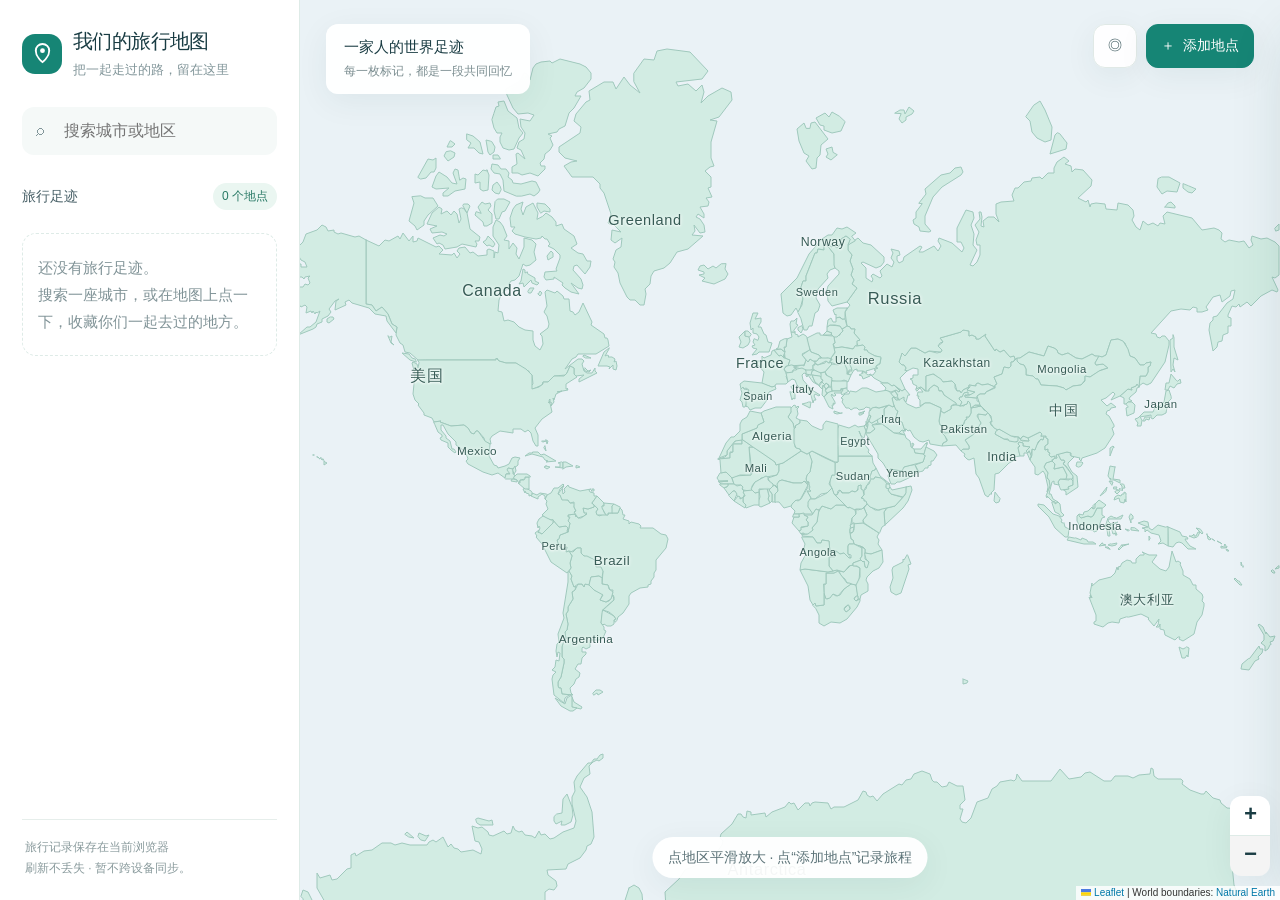
==== index.html @ af809108 "Restore original Leaflet travel map UI and bundle region maps" ====
<!doctype html>
<html lang="zh-CN">
<head>
  <meta charset="utf-8"><meta name="viewport" content="width=device-width,initial-scale=1,viewport-fit=cover">
  <meta name="theme-color" content="#f5f8f7"><meta name="description" content="把一家人走过的地方和照片，收藏在同一张地图上。">
  <title>我们的旅行地图</title>
  <link rel="icon" type="image/svg+xml" href="data:image/svg+xml,%3Csvg xmlns='http://www.w3.org/2000/svg' viewBox='0 0 48 48'%3E%3Crect width='48' height='48' rx='16' fill='%231ca58e'/%3E%3Cpath d='M24 7c-8 0-14 6-14 14 0 10 14 21 14 21s14-11 14-21c0-8-6-14-14-14zm0 19a6 6 0 1 1 0-12 6 6 0 0 1 0 12z' fill='white'/%3E%3C/svg%3E">
  <link rel="stylesheet" href="./leaflet.css" crossorigin="">
  <style>
    :root{font-family:Inter,-apple-system,BlinkMacSystemFont,"Segoe UI","PingFang SC","Microsoft YaHei",sans-serif;color:#213b44;background:#f5f8f7;font-synthesis:none;text-rendering:optimizeLegibility}*{box-sizing:border-box}body{margin:0;min-width:320px;height:100dvh;overflow:hidden}button,input,textarea{font:inherit}button{cursor:pointer}.app{height:100dvh;display:grid;grid-template-columns:310px minmax(0,1fr);position:relative}.rail{background:#f8fbfa;border-right:1px solid #e5eeeb;display:flex;flex-direction:column;z-index:500;padding:25px 21px 18px;min-width:0}.brand{display:flex;align-items:center;gap:11px;margin:0 0 23px}.brand-mark{width:40px;height:40px;border-radius:14px;background:#1ca58e;display:grid;place-items:center;color:white;box-shadow:0 5px 14px #1ca58e33}.brand-mark svg{width:23px}.brand h1{font-size:18px;letter-spacing:-.4px;margin:0;font-weight:750}.brand p{color:#82969a;font-size:13px;margin:3px 0 0}.search-wrap{position:relative}.search{width:100%;height:46px;border:1px solid #dfe9e6;border-radius:14px;padding:0 14px 0 41px;background:white;outline:0;font-size:15px;color:#233d43}.search:focus{border-color:#46b9a3;box-shadow:0 0 0 3px #1ca58e18}.search-icon{position:absolute;left:14px;top:14px;color:#82969a}.search-results{position:absolute;top:51px;left:0;right:0;background:white;border:1px solid #e2ebe8;border-radius:14px;box-shadow:0 12px 28px #193e3a1a;z-index:1000;overflow:hidden;display:none}.search-results.show{display:block}.search-result{display:block;width:100%;border:0;background:white;text-align:left;padding:12px 14px;color:#29434a}.search-result:hover{background:#f1f8f6}.search-result strong{display:block;font-size:14px}.search-result span{display:block;font-size:12px;color:#82969a;margin-top:3px}.section-head{display:flex;align-items:center;justify-content:space-between;margin:25px 0 11px}.section-head h2{font-size:14px;margin:0;color:#486067;font-weight:700}.count{font-size:12px;color:#83979b;background:#eaf1ef;border-radius:99px;padding:3px 8px}.place-list{overflow:auto;flex:1;margin:0 -8px;padding:0 8px}.place-row{display:flex;gap:11px;align-items:center;width:100%;border:0;background:transparent;text-align:left;padding:10px;border-radius:13px;color:#2d474e}.place-row:hover,.place-row.active{background:#eaf5f2}.place-emoji{width:39px;height:39px;border-radius:12px;background:#ddf2ec;display:grid;place-items:center;font-size:20px;flex:none}.place-row strong{display:block;font-size:14px;line-height:1.3}.place-row small{display:block;color:#7d9195;font-size:12px;margin-top:4px}.empty-list{color:#809397;font-size:14px;line-height:1.65;padding:14px 10px}.rail-foot{border-top:1px solid #e6eeeb;padding:13px 3px 0;color:#8a9b9d;font-size:12px;line-height:1.5}.map-shell{position:relative;min-width:0;height:100dvh;background:#dce9e7}.map{width:100%;height:100%}.leaflet-container{background:#dce9e7;font:inherit}.leaflet-control-attribution{font-size:10px!important}.map-top{position:absolute;z-index:450;top:22px;left:23px;right:23px;display:flex;justify-content:space-between;align-items:flex-start;pointer-events:none}.map-caption,.map-actions{pointer-events:auto}.map-caption{background:#ffffffed;backdrop-filter:blur(12px);border:1px solid #e7eeec;border-radius:15px;padding:12px 15px;box-shadow:0 4px 18px #23453e12}.map-caption b{font-size:14px;display:block}.map-caption span{font-size:12px;color:#7b8e91;display:block;margin-top:4px}.map-actions{display:flex;gap:9px}.pill-btn,.icon-btn{border:1px solid #e0e9e6;background:#ffffffed;color:#345057;box-shadow:0 4px 18px #23453e12;border-radius:13px;height:44px;padding:0 14px;display:flex;gap:8px;align-items:center;font-size:14px;font-weight:650}.pill-btn:hover,.icon-btn:hover{background:white;transform:translateY(-1px)}.pill-btn.primary{background:#1ca58e;color:#fff;border-color:#1ca58e}.pill-btn.primary:hover{background:#158a77}.icon-btn{width:44px;padding:0;justify-content:center}.map-hint{position:absolute;z-index:400;left:50%;bottom:22px;transform:translateX(-50%);background:#fffefaed;border:1px solid #e7eeec;padding:10px 15px;border-radius:99px;color:#5c7378;font-size:13px;box-shadow:0 5px 20px #23453e14;white-space:nowrap}.pin{width:34px;height:42px;position:relative}.pin-core{position:absolute;top:0;left:3px;width:28px;height:28px;background:#ee7960;border:3px solid white;border-radius:50% 50% 50% 5px;transform:rotate(-45deg);box-shadow:0 3px 8px #24413d48}.pin-core:after{content:"";position:absolute;width:7px;height:7px;border-radius:50%;background:white;top:8px;left:8px}.leaflet-marker-icon.selected-pin .pin-core{background:#158e7d;transform:rotate(-45deg) scale(1.12)}.panel{position:absolute;right:20px;top:20px;bottom:20px;width:min(390px,calc(100% - 40px));z-index:600;background:#fff;border:1px solid #e6eeeb;border-radius:22px;box-shadow:0 18px 50px #123b3533;display:flex;flex-direction:column;overflow:hidden;transform:translateX(calc(100% + 30px));transition:transform .28s cubic-bezier(.2,.75,.25,1)}.panel.open{transform:translateX(0)}.panel-head{padding:20px 20px 16px;border-bottom:1px solid #edf1ef;display:flex;align-items:flex-start;justify-content:space-between;gap:10px}.eyebrow{font-size:11px;letter-spacing:.08em;color:#1ca58e;font-weight:750}.panel-head h2{font-size:21px;margin:5px 0 0;line-height:1.2;overflow-wrap:anywhere}.panel-close{border:0;background:#f2f6f5;width:34px;height:34px;border-radius:11px;color:#5e7378;font-size:20px;flex:none}.panel-body{padding:18px 20px 26px;overflow:auto;flex:1}.field{margin-bottom:15px}.field label,.photo-head{display:block;color:#51686d;font-size:13px;font-weight:700;margin-bottom:7px}.field input,.field textarea{width:100%;border:1px solid #dfe8e5;border-radius:11px;padding:11px 12px;color:#29434a;background:#fbfdfc;font-size:15px;outline:none}.field input:focus,.field textarea:focus{border-color:#47b8a2;box-shadow:0 0 0 3px #1ca58e16}.field textarea{resize:vertical;min-height:72px;line-height:1.55}.field textarea.story{min-height:104px}.photo-head{display:flex;justify-content:space-between;align-items:center}.photo-head span{color:#849699;font-size:12px;font-weight:500}.photo-grid{display:grid;grid-template-columns:repeat(2,minmax(0,1fr));gap:9px}.photo-card{position:relative;aspect-ratio:1.2;border-radius:12px;overflow:hidden;background:#eaf2ef}.photo-card img{width:100%;height:100%;object-fit:cover;display:block}.photo-remove{position:absolute;top:6px;right:6px;border:0;background:#193c39d9;color:white;border-radius:50%;width:28px;height:28px;font-size:17px;line-height:1}.add-photo{aspect-ratio:1.2;border:1px dashed #a9c9c0;background:#f4faf8;border-radius:12px;color:#277d70;display:flex;flex-direction:column;align-items:center;justify-content:center;gap:5px;font-size:13px;font-weight:650}.add-photo:hover{background:#eaf7f3}.add-photo span:first-child{font-size:23px;font-weight:400}.panel-actions{display:flex;gap:8px;margin-top:19px}.save-btn,.delete-btn{height:43px;border-radius:12px;border:0;padding:0 15px;font-weight:700;font-size:14px}.save-btn{background:#1ca58e;color:#fff;flex:1}.save-btn:hover{background:#158a77}.delete-btn{background:#fff2ef;color:#b65241}.delete-btn:hover{background:#fee3dc}.toast{position:fixed;z-index:2000;bottom:23px;left:50%;transform:translate(-50%,14px);background:#1d4644;color:white;padding:11px 16px;border-radius:12px;font-size:14px;box-shadow:0 8px 30px #143b3a40;opacity:0;transition:.2s;pointer-events:none}.toast.show{opacity:1;transform:translate(-50%,0)}.modal-backdrop{position:fixed;inset:0;background:#16363378;z-index:1200;display:none;place-items:center;padding:18px}.modal-backdrop.show{display:grid}.modal{background:white;width:min(430px,100%);border-radius:20px;padding:23px;box-shadow:0 20px 60px #112f2c45}.modal h2{font-size:20px;margin:0}.modal p{color:#75898c;font-size:14px;line-height:1.55;margin:8px 0 18px}.modal .field{margin-bottom:13px}.modal-actions{display:flex;justify-content:flex-end;gap:9px;margin-top:20px}.cancel-btn{border:1px solid #dfe8e5;background:white;color:#52696e;border-radius:11px;padding:0 15px;height:42px}.toast.error{background:#a5473d}.leaflet-popup-content-wrapper{border-radius:13px}.leaflet-popup-content{font-size:14px;margin:12px 15px}.leaflet-popup-content b{font-size:15px}.leaflet-popup-content span{color:#768b8e;font-size:12px}
    @media(max-width:760px){.app{grid-template-columns:1fr;grid-template-rows:1fr}.rail{position:absolute;left:10px;right:10px;top:10px;padding:10px 12px;border:1px solid #e5eeeb;border-radius:17px;box-shadow:0 5px 22px #23453e18;background:#ffffffed;backdrop-filter:blur(12px);height:auto;max-height:45dvh}.brand{margin:0 0 9px}.brand-mark{width:34px;height:34px;border-radius:12px}.brand h1{font-size:16px}.brand p{font-size:12px}.section-head{margin:10px 0 3px}.place-list{max-height:100px}.rail-foot{display:none}.map-shell{height:100dvh}.map-top{top:auto;bottom:70px;left:12px;right:12px;align-items:flex-end}.map-caption{display:none}.map-actions{margin-left:auto}.map-hint{bottom:17px;font-size:12px;padding:9px 13px}.panel{top:auto;left:8px;right:8px;bottom:8px;width:auto;height:min(74dvh,670px);border-radius:21px;transform:translateY(calc(100% + 18px));transition:transform .28s cubic-bezier(.2,.75,.25,1)}.panel.open{transform:translateY(0)}.panel-head{padding:16px 18px 13px}.panel-body{padding:15px 18px 24px}.panel-head h2{font-size:19px}}
    @media(max-width:390px){.pill-btn{padding:0 11px;font-size:13px}.icon-btn,.pill-btn{height:41px}.icon-btn{width:41px}.rail{max-height:43dvh}}
  </style>
  <style>
    .leaflet-interactive.region-lit{filter:drop-shadow(0 0 1px #fff) drop-shadow(0 0 2px #c18426) drop-shadow(0 0 5px #f0be58)}
    .region-label{background:transparent;border:0;box-shadow:none;color:#234b43;font-family:"PingFang SC","Microsoft YaHei UI","Microsoft YaHei",sans-serif;font-size:16px;font-weight:600;letter-spacing:.04em;text-shadow:0 1px 2px #fff,0 0 5px #ffffffd9;pointer-events:none}.region-label:before{display:none}
    .region-name{background:none;border:0;pointer-events:none}.region-name span{display:block;width:max-content;transform:translate(-50%,-50%);white-space:nowrap;font-family:"PingFang SC","Microsoft YaHei UI","Microsoft YaHei",sans-serif;font-size:13px;font-weight:500;letter-spacing:.04em;color:#365b55;text-shadow:0 1px 2px #fff,0 0 4px #ffffffed;line-height:1.5}
    @media(max-width:760px){.region-name span{font-size:12px}.region-label{font-size:15px}}
    :root{--accent:#168575;--ink:#193c43;--line:#deebe7;--shadow:0 8px 32px #163e3910;color:var(--ink)}
    .app{grid-template-columns:300px minmax(0,1fr)}
    .rail{background:#fff;padding:28px 22px 20px;border-color:var(--line)}
    .brand{margin-bottom:28px}.brand h1{font-size:20px;letter-spacing:-.6px}.brand p{margin-top:6px}
    .brand-mark{background:var(--accent);border-radius:13px;box-shadow:none}
    .search{background:#f5f9f8;border-color:transparent;height:48px;border-radius:12px;font-size:16px}
    .section-head{margin-top:28px}.section-head h2{font-size:14px}.count{background:#eaf6f1;color:#287965;padding:5px 9px}
    .place-row{padding:12px 10px;margin:3px 0;transition:background .18s ease}.place-row strong{font-size:16px}.place-row small{margin-top:6px}
    .place-emoji{background:#edf6f2;color:var(--accent);font-size:21px;border-radius:50%}
    .empty-list{font-size:15px;border:1px dashed var(--line);border-radius:14px;margin-top:12px;padding:20px 15px;line-height:1.8}
    .rail-foot{padding-top:17px;line-height:1.8}.map-shell,.leaflet-container{background:#eaf2f6}
    .map-top{top:24px;left:26px;right:26px}.map-caption{background:#fffffff2;border:0;border-radius:12px;box-shadow:var(--shadow);padding:14px 18px}
    .map-caption b{font-size:15px}.map-caption span{margin-top:6px}
    .pill-btn,.icon-btn{box-shadow:var(--shadow);border-radius:12px;transition:background .18s ease,transform .18s ease;min-height:44px}
    .pill-btn.primary,.save-btn{background:var(--accent);border-color:var(--accent)}
    .map-hint{font-size:14px;background:#fffffff2;border:0;box-shadow:var(--shadow);max-width:calc(100% - 24px);white-space:normal;text-align:center;line-height:1.5}
    .panel{border:0;box-shadow:0 14px 60px #143a3326;border-radius:20px;transition:transform .36s cubic-bezier(.22,1,.36,1)}
    .panel-head{padding:24px 24px 18px}.panel-body{padding:20px 24px 26px}.eyebrow{color:var(--accent);font-size:12px}
    .field label,.photo-head{font-size:14px}.field input,.field textarea{font-size:16px;background:#f8fbfa;border-color:var(--line);line-height:1.6}
    .photo-card,.add-photo{border-radius:14px}.photo-card img{transition:transform .22s ease}.photo-card:hover img{transform:scale(1.035)}
    .save-btn,.delete-btn,.cancel-btn{min-height:44px;font-size:14px}.modal{border-radius:20px;padding:26px}.modal p{font-size:15px}
    button:focus-visible{outline:3px solid #69bbaa;outline-offset:3px}
    .leaflet-bar{border:0!important;box-shadow:var(--shadow)!important;border-radius:12px!important;overflow:hidden}
    .leaflet-bar a{width:40px!important;height:40px!important;line-height:40px!important;color:var(--ink)!important;border-color:var(--line)!important}
    @media(max-width:760px){.app{grid-template-columns:1fr}.rail{padding:12px 14px;border-radius:18px;max-height:36dvh;box-shadow:var(--shadow)}.brand{margin-bottom:10px}.brand h1{font-size:17px}.brand p{display:none}.section-head{margin-top:10px}.place-list{max-height:72px}.place-row{padding:8px}.place-row strong{font-size:14px}.place-row small{margin-top:3px}.empty-list{margin:4px 0;padding:10px;font-size:14px}.map-top{top:auto;left:14px;right:14px;bottom:82px}.map-hint{bottom:20px;font-size:12px}.panel-head{padding:18px}.panel-body{padding:18px}.leaflet-control-zoom{margin-bottom:156px!important}.search{height:44px}}
    @media(prefers-reduced-motion:reduce){*,*:before,*:after{transition:none!important;scroll-behavior:auto!important}}
  </style>
</head>
<body>
  <main class="app">
    <aside class="rail" aria-label="旅行地点">
      <div class="brand"><div class="brand-mark" aria-hidden="true"><svg viewBox="0 0 24 24" fill="none"><path d="M12 21s7-5.6 7-12A7 7 0 1 0 5 9c0 6.4 7 12 7 12Z" stroke="currentColor" stroke-width="2"/><circle cx="12" cy="9" r="2.5" fill="currentColor"/></svg></div><div><h1>我们的旅行地图</h1><p>把一起走过的路，留在这里</p></div></div>
      <div class="search-wrap"><span class="search-icon" aria-hidden="true">⌕</span><input id="search" class="search" placeholder="搜索城市或地区" autocomplete="off" aria-label="搜索城市或地区"><div id="searchResults" class="search-results" role="listbox"></div></div>
      <div class="section-head"><h2>旅行足迹</h2><span id="placeCount" class="count">0 个地点</span></div>
      <div id="placeList" class="place-list"><div class="empty-list">还没有旅行足迹。<br>搜索一座城市，或在地图上点一下，收藏你们一起去过的地方。</div></div>
      <div class="rail-foot">旅行记录保存在当前浏览器<br>刷新不丢失 · 暂不跨设备同步。</div>
    </aside>
    <section class="map-shell" aria-label="世界旅行地图"><div id="map" class="map"></div>
      <div class="map-top"><div class="map-caption"><b>一家人的世界足迹</b><span id="mapCaption">每一枚标记，都是一段共同回忆</span></div><div class="map-actions"><button id="locateBtn" class="icon-btn" title="回到世界地图" aria-label="回到世界地图">◎</button><button id="addBtn" class="pill-btn primary"><span aria-hidden="true">＋</span> 添加地点</button></div></div>
      <div class="map-hint">点地区平滑放大 · 点“添加地点”记录旅程</div>
    </section>
    <aside id="detailPanel" class="panel" aria-label="地点详情" aria-hidden="true"><div class="panel-head"><div><div class="eyebrow">FAMILY TRIP</div><h2 id="panelTitle">新地点</h2></div><button id="closePanel" class="panel-close" aria-label="关闭详情">×</button></div><div class="panel-body">
      <div class="field"><label for="placeName">地点名称</label><input id="placeName" maxlength="80" placeholder="例如：京都"></div>
      <div class="field"><label for="placeDate">旅行日期</label><input id="placeDate" type="date"></div>
      <div class="field"><label for="placeIntro">地区简介</label><textarea id="placeIntro" maxlength="400" placeholder="这座城市有什么特别之处？"></textarea></div>
      <div class="field"><label for="placeMemory">旅行回忆</label><textarea id="placeMemory" class="story" maxlength="3000" placeholder="写下那天的小事、喜欢的风景，或一句只有家人懂的话…"></textarea></div>
      <div class="field"><div class="photo-head">旅行照片 <span id="photoCount">0 张</span></div><div id="photoGrid" class="photo-grid"></div><input id="photoInput" type="file" accept="image/*" multiple hidden></div>
      <div class="panel-actions"><button id="savePlace" class="save-btn">保存地点</button><button id="deletePlace" class="delete-btn">删除</button></div>
    </div></aside>
  </main>
  <div id="addModal" class="modal-backdrop" role="dialog" aria-modal="true" aria-labelledby="modalTitle"><div class="modal"><h2 id="modalTitle">添加旅行地点</h2><p id="modalCoords">在地图上选中的位置</p><div class="field"><label for="newName">地点名称</label><input id="newName" maxlength="80" placeholder="例如：东京"></div><div class="field"><label for="newDate">旅行日期（可稍后补充）</label><input id="newDate" type="date"></div><div class="modal-actions"><button id="cancelAdd" class="cancel-btn">取消</button><button id="confirmAdd" class="save-btn">添加地点</button></div></div></div>
  <div id="toast" class="toast" role="status" aria-live="polite"></div>
  <script src="./leaflet.js" crossorigin=""></script>
  <script src="./local-store.js"></script>
  <script>(() => {
  const $ = (s) => document.querySelector(s), dbName = "family-travel-map-v1";
  let db, places = [], markers = /* @__PURE__ */ new Map(), selectedId = null, pendingPoint = null, toastTimer;
  const map = L.map("map", { zoomControl: false, minZoom: 2, maxZoom: 18, worldCopyJump: true }).setView([24, 8], 2);
  L.control.zoom({ position: "bottomright" }).addTo(map);
  let mapMoving = false;
  map.on("movestart", () => { mapMoving = true; });
  map.on("moveend", () => { mapMoving = false; });
  map.attributionControl.addAttribution('World boundaries: <a href="https://www.naturalearthdata.com/about/terms-of-use/" target="_blank" rel="noreferrer">Natural Earth</a>');
  const baseRegionStyle = { color: "#9fc8bc", weight: 1, fillColor: "#d1ebe2", fillOpacity: 0.94 };
  const litRegionStyle = { color: "#c18426", weight: 2, fillColor: "#d1ebe2", fillOpacity: 0.94 };
  const motion = (duration = 1.2) => ({ duration, easeLinearity: 0.25, animate: !window.matchMedia("(prefers-reduced-motion: reduce)").matches });
  const visitCache = new WeakMap();
  let visitSignature = "";
  function pointInRing([x, y], ring) {
    let inside = false;
    for (let i = 0, j = ring.length - 1; i < ring.length; j = i++) {
      const [xi, yi] = ring[i], [xj, yj] = ring[j];
      if ((yi > y) !== (yj > y) && x < (xj - xi) * (y - yi) / (yj - yi) + xi) inside = !inside;
    }
    return inside;
  }
  function polygonContains(point, polygon) {
    return !!polygon?.length && pointInRing(point, polygon[0]) && !polygon.slice(1).some((ring) => pointInRing(point, ring));
  }
  function geometryContainsPoint(point, geometry) {
    if (geometry?.type === "Polygon") return polygonContains(point, geometry.coordinates);
    if (geometry?.type === "MultiPolygon") return geometry.coordinates.some((polygon) => polygonContains(point, polygon));
    return false;
  }
  function featureHasVisit(feature) {
    const cached = visitCache.get(feature);
    if (cached?.signature === visitSignature) return cached.lit;
    const lit = places.some((p) => Number.isFinite(p.lat) && Number.isFinite(p.lng) && geometryContainsPoint([Number(p.lng), Number(p.lat)], feature.geometry));
    visitCache.set(feature, { signature: visitSignature, lit });
    return lit;
  }
  function paintRegion(layer) {
    const hidden = layer === hiddenCountry || layer === hiddenProvince;
    const lit = featureHasVisit(layer.feature);
    layer.setStyle({ ...(lit ? litRegionStyle : baseRegionStyle), opacity: hidden ? 0 : 1, fillOpacity: hidden ? 0 : 0.94 });
    if (layer.getElement()) layer.getElement().style.pointerEvents = hidden ? "none" : "";
    layer.getElement()?.classList.toggle("region-lit", lit);
  }
  function renderVisitedRegions() {
    visitSignature = places.map((p) => `${p.id}:${p.lat}:${p.lng}`).sort().join("|");
    countryLayer.eachLayer(paintRegion);
    adminLayer.eachLayer(paintRegion);
    cityLayer.eachLayer(paintRegion);
    updateRegionNames();
  }
  let regionSelection = null, regionRevision = 0;
  let hiddenCountry = null, hiddenProvince = null, regionLabel = null;
  const nameLabels = L.layerGroup().addTo(map), namePoints = new WeakMap();
  function nameMetrics(name, width, height) {
    const font = Math.min(18, Math.max(9, 8 + Math.sqrt(Math.min(width, height)) / 2));
    const textWidth = [...name].reduce((n, c) => n + (c.charCodeAt(0) > 255 ? font : font * 0.56), 8);
    return { font, width: textWidth, height: font * 1.5, visible: Math.min(width, height) >= 14 && textWidth <= width * 1.3 && font * 1.5 <= height * 1.3 };
  }
  function regionNameMetrics(layer, name) {
    const bounds = layer.getBounds(), nw = map.project(bounds.getNorthWest()), se = map.project(bounds.getSouthEast());
    return nameMetrics(name, Math.abs(se.x - nw.x), Math.abs(se.y - nw.y));
  }
  function resizeRegionNames() {
    nameLabels.eachLayer((marker) => {
      const metrics = regionNameMetrics(marker.options.region, marker.options.regionName);
      const el = marker.getElement();
      if (el) { el.style.visibility = metrics.visible ? "visible" : "hidden"; el.querySelector("span").style.fontSize = `${metrics.font}px`; }
    });
    if (regionLabel && regionSelection) {
      const el = regionLabel.getElement();
      if (el) el.style.fontSize = `${regionNameMetrics(regionSelection.layer, regionSelection.name).font}px`;
    }
  }
  function updateRegionNames() {
    nameLabels.clearLayers();
    const layers = adminLayer.getLayers().length ? [...adminLayer.getLayers(), ...cityLayer.getLayers()] : countryLayer.getLayers();
    const boxes = [], size = map.getSize();
    for (const layer of layers) {
      if (layer === hiddenProvince) continue;
      const p = layer.feature.properties;
      const name = p.name || p.name_en || adminCountryNames[p.ADM0_A3] || p.NAME || p.ADMIN;
      if (!name || (regionLabel && name === regionSelection?.name)) continue;
      const metrics = regionNameMetrics(layer, name);
      if (!metrics.visible) continue;
      if (!namePoints.has(layer)) namePoints.set(layer, regionLabelPoint(layer, layer.getBounds().getCenter()));
      const anchor = namePoints.get(layer), screen = map.latLngToContainerPoint(anchor);
      const box = { left: screen.x - metrics.width / 2, right: screen.x + metrics.width / 2, top: screen.y - metrics.height / 2 - 3, bottom: screen.y + metrics.height / 2 + 3 };
      if (box.right < 0 || box.left > size.x || box.bottom < 0 || box.top > size.y) continue;
      if (boxes.some((b) => box.left < b.right && box.right > b.left && box.top < b.bottom && box.bottom > b.top)) continue;
      boxes.push(box);
      L.marker(anchor, { region: layer, regionName: name, interactive: false, keyboard: false, icon: L.divIcon({ className: "region-name", html: `<span style="font-size:${metrics.font}px;text-align:center">${esc(name)}</span>`, iconSize: [0, 0], iconAnchor: [0, 0] }) }).addTo(nameLabels);
    }
  }
  function showChildNames() {
    if (regionLabel) { map.removeLayer(regionLabel); regionLabel = null; }
    updateRegionNames();
  }
  map.on("moveend", updateRegionNames);
  map.on("zoom", resizeRegionNames);
  function clearCities() {
    cityLayer.clearLayers();
    const previous = hiddenProvince;
    hiddenProvince = null;
    if (previous) paintRegion(previous);
    updateRegionNames();
  }
  function restoreCountry() {
    const previous = hiddenCountry;
    hiddenCountry = null;
    if (previous) paintRegion(previous);
  }
  function regionLabelPoint(layer, fallback) {
    const bounds = layer.getBounds(), center = bounds.getCenter();
    const inside = (p) => geometryContainsPoint([p.lng, p.lat], layer.feature.geometry);
    if (inside(center)) return center;
    let best = fallback, distance = Infinity;
    for (let y = 1; y < 16; y++) for (let x = 1; x < 16; x++) {
      const p = L.latLng(bounds.getSouth() + (bounds.getNorth() - bounds.getSouth()) * y / 16, bounds.getWest() + (bounds.getEast() - bounds.getWest()) * x / 16);
      const d = (p.lat - center.lat) ** 2 + (p.lng - center.lng) ** 2;
      if (d < distance && inside(p)) { best = p; distance = d; }
    }
    return best;
  }
  function zoomToRegion(layer, name, latlng, maxZoom = 9) {
    const bounds = layer.getBounds();
    if (!bounds.isValid()) return;
    map.stop();
    regionSelection = { name, latlng, layer };
    if (regionLabel) map.removeLayer(regionLabel);
    regionLabel = L.tooltip({ permanent: true, direction: "center", className: "region-label", opacity: 1 }).setLatLng(regionLabelPoint(layer, latlng)).setContent(esc(name)).addTo(map);
    resizeRegionNames();
    const mobile = window.innerWidth <= 760;
    map.flyToBounds(bounds, {
      paddingTopLeft: mobile ? [24, $(".rail").offsetHeight + 30] : [35, 90],
      paddingBottomRight: mobile ? [24, 130] : [35, 80],
      maxZoom, ...motion()
    });
    $("#mapCaption").textContent = `${name} · 探索这片足迹`;
    $(".map-hint").textContent = "点地区平滑放大 · 点“添加地点”记录旅程";
  }
  const countryLayer = L.geoJSON(null, { style: (feature) => featureHasVisit(feature) ? litRegionStyle : baseRegionStyle, onEachFeature: (feature, layer) => {
    layer.on({ mouseover: () => layer.setStyle({ fillColor: "#bfe4d8", color: "#65ad99", weight: 1.4 }), mouseout: () => paintRegion(layer), click: (e) => {
      L.DomEvent.stopPropagation(e);
      const n = feature.properties?.NAME || feature.properties?.ADMIN || "";
      const code = feature.properties?.ADM0_A3 || feature.properties?.ADM0_A3_EH;
      const revision = ++regionRevision;
      restoreCountry();
      clearCities();
      adminLayer.clearLayers();
      zoomToRegion(layer, adminCountryNames[code] || n, e.latlng, 7);
      updateRegionNames();
      if (["CHN", "USA", "AUS"].includes(code)) {
        showAdminRegions(code, revision, layer);
        return;
      }
    } });
    paintRegion(layer);
  } }).addTo(map);
  const adminLayer = L.geoJSON(null, { style: (feature) => featureHasVisit(feature) ? litRegionStyle : baseRegionStyle, onEachFeature: (feature, layer) => {
    layer.on({ mouseover: () => layer.setStyle({ fillColor: "#bfe4d8", color: "#65ad99", weight: 1.6 }), mouseout: () => paintRegion(layer), click: (e) => {
      L.DomEvent.stopPropagation(e);
      const revision = ++regionRevision;
      clearCities();
      zoomToRegion(layer, feature.properties?.name || feature.properties?.name_en || "", e.latlng);
      updateRegionNames();
      if (feature.properties?.level === "province") showChinaCities(layer, revision);
    } });
    paintRegion(layer);
  } }).addTo(map);
  const cityLayer = L.geoJSON(null, { style: baseRegionStyle, onEachFeature: (feature, layer) => {
    layer.on({ mouseover: () => layer.setStyle({ fillColor: "#bfe4d8", color: "#65ad99", weight: 1.4 }), mouseout: () => paintRegion(layer), click: (e) => {
      L.DomEvent.stopPropagation(e);
      ++regionRevision;
      zoomToRegion(layer, feature.properties.name, e.latlng, 11);
    } });
    paintRegion(layer);
  } }).addTo(map);
  const chinaData = new Map();
  function chinaBoundaries(code) {
    if (!chinaData.has(code)) chinaData.set(code, api(`/api/regions/${code}`).catch((e) => { chinaData.delete(code); throw e; }));
    return chinaData.get(code);
  }
  async function showChinaCities(province, revision) {
    try {
      notify("正在载入市级边界…");
      const data = await chinaBoundaries(province.feature.properties.adcode);
      if (revision !== regionRevision) return;
      const features = data.features.filter((f) => f.properties?.name);
      if (!features.length) throw Error("没有市级边界");
      cityLayer.addData({ type: "FeatureCollection", features });
      hiddenProvince = province;
      renderVisitedRegions();
      showChildNames();
      $("#mapCaption").textContent = `${province.feature.properties.name} · 点击城市／区继续放大`;
      notify("市／区地图已载入，点击地区可放大并记录旅行");
    } catch {
      if (revision === regionRevision) notify("此地区的市级边界暂不可用，仍可添加旅行地点", true);
    }
  }
  let adminDataPromise = null;
  const adminCountryNames = { CHN: "中国", USA: "美国", AUS: "澳大利亚" };
  const chinaProvinceNames = { Anhui: "安徽", Beijing: "北京", Chongqing: "重庆", Fujian: "福建", Gansu: "甘肃", Guangdong: "广东", Guangxi: "广西", Guizhou: "贵州", Hainan: "海南", Hebei: "河北", Heilongjiang: "黑龙江", Henan: "河南", Hubei: "湖北", Hunan: "湖南", Jiangsu: "江苏", Jiangxi: "江西", Jilin: "吉林", Liaoning: "辽宁", "Inner Mongol": "内蒙古", "Nei Mongol": "内蒙古", Ningxia: "宁夏", Qinghai: "青海", Shaanxi: "陕西", Shandong: "山东", Shanghai: "上海", Shanxi: "山西", Sichuan: "四川", Tianjin: "天津", Tibet: "西藏", Xizang: "西藏", Xinjiang: "新疆", Yunnan: "云南", Zhejiang: "浙江" };
  async function showAdminRegions(countryCode, revision, country) {
    try {
      notify("正在载入省／州地图…");
      if (countryCode === "CHN") {
        const data = await chinaBoundaries(100000);
        if (revision !== regionRevision) return;
        adminLayer.addData({ type: "FeatureCollection", features: data.features.filter((f) => f.properties?.name) });
        hiddenCountry = country;
        renderVisitedRegions();
        showChildNames();
        $("#mapCaption").textContent = "中国 · 点击省份查看市级地图";
        notify("点击省份进入市级地图；直辖市按区展示");
        return;
      }
      if (!adminDataPromise) adminDataPromise = fetch("./states.geojson").then((r) => {
        if (!r.ok) throw Error("地区边界暂不可用");
        return r.json();
      }).catch((e) => { adminDataPromise = null; throw e; });
      const data = await adminDataPromise;
      if (revision !== regionRevision) return;
      let features = data.features.filter((f) => {
        const code = String(f.properties?.iso_3166_2 || "");
        if (countryCode === "CHN") return code.startsWith("CN-");
        if (countryCode === "USA") return code.startsWith("US-") && !["US-PR", "US-GU", "US-VI", "US-MP", "US-AS", "US-UM"].includes(code);
        return ["AU-NSW", "AU-QLD", "AU-SA", "AU-TAS", "AU-VIC", "AU-WA", "AU-NT", "AU-ACT"].includes(code);
      });
      if (countryCode === "CHN") features = features.map((f) => ({ ...f, properties: { ...f.properties, name: chinaProvinceNames[f.properties?.name] || f.properties?.name } }));
      if (!features.length) throw Error("没有找到省／州边界");
      adminLayer.clearLayers();
      adminLayer.addData({ type: "FeatureCollection", features });
      hiddenCountry = country;
      renderVisitedRegions();
      showChildNames();
      $("#mapCaption").textContent = `${adminCountryNames[countryCode]} · 点击省／州继续放大`;
      $(".map-hint").textContent = "点地区平滑放大 · 点“添加地点”记录旅程";
      notify("省／州地图已载入，已记录的地区会亮起");
    } catch (e) {
      notify("省／州边界暂时无法载入，请检查网络后重试", true);
    }
  }
  function returnToWorld() {
    ++regionRevision;
    regionSelection = null;
    restoreCountry();
    clearCities();
    if (regionLabel) { map.removeLayer(regionLabel); regionLabel = null; }
    map.stop();
    adminLayer.clearLayers();
    updateRegionNames();
    $("#mapCaption").textContent = "每一枚标记，都是一段共同回忆";
    $(".map-hint").textContent = "点地区平滑放大 · 点“添加地点”记录旅程";
    map.flyTo([24, 8], 2, motion());
  }
  fetch("world.geojson").then((r) => {
    if (!r.ok) throw Error("Map data unavailable");
    return r.json();
  }).then((data) => { countryLayer.addData(data); updateRegionNames(); }).catch(() => notify("\u4E16\u754C\u8F6E\u5ED3\u52A0\u8F7D\u5931\u8D25\uFF0C\u53EF\u5237\u65B0\u9875\u9762\u91CD\u8BD5", true));
  function openDb() {
    return new Promise((resolve, reject) => {
      const req = indexedDB.open(dbName, 1);
      req.onupgradeneeded = () => req.result.createObjectStore("places", { keyPath: "id" });
      req.onsuccess = () => resolve(req.result);
      req.onerror = () => reject(req.error);
    });
  }
  function localPlaces() {
    return new Promise((resolve, reject) => {
      const req = db.transaction("places").objectStore("places").getAll();
      req.onsuccess = () => resolve(req.result);
      req.onerror = () => reject(req.error);
    });
  }
  async function api(path, options = {}) { return localApi(path, options); }
  function allPlaces() {
    return api("/api/places");
  }
  function saveRecord(p) {
    const { photos, ...place } = p;
    return api("/api/places", { method: "PUT", body: JSON.stringify(place) });
  }
  function deleteRecord(id2) {
    return api("/api/places/" + encodeURIComponent(id2), { method: "DELETE" });
  }
  const id = () => crypto.randomUUID ? crypto.randomUUID() : Date.now().toString(36) + Math.random().toString(36).slice(2);
  function notify(message, error = false) {
    const el = $("#toast");
    el.textContent = message;
    el.classList.toggle("error", error);
    el.classList.add("show");
    clearTimeout(toastTimer);
    toastTimer = setTimeout(() => el.classList.remove("show"), 2600);
  }
  function esc(s = "") {
    return String(s).replace(/[&<>"']/g, (c) => ({ "&": "&amp;", "<": "&lt;", ">": "&gt;", '"': "&quot;", "'": "&#39;" })[c]);
  }
  function markerIcon(active = false) {
    return L.divIcon({ className: active ? "selected-pin" : "", html: '<span class="pin"><span class="pin-core"></span></span>', iconSize: [34, 42], iconAnchor: [17, 39] });
  }
  function dateLabel(s) {
    if (!s) return "\u65E5\u671F\u5F85\u8865\u5145";
    const d = /* @__PURE__ */ new Date(s + "T00:00:00");
    return new Intl.DateTimeFormat("zh-CN", { year: "numeric", month: "long", day: "numeric" }).format(d);
  }
  function render() {
    places.sort((a, b) => (b.date || "").localeCompare(a.date || ""));
    renderVisitedRegions();
    $("#placeCount").textContent = places.length + " \u4E2A\u5730\u70B9";
    if (!regionSelection) $("#mapCaption").textContent = places.length ? `已经收藏 ${places.length} 段家庭旅行` : "每一枚标记，都是一段共同回忆";
    $("#placeList").innerHTML = places.length ? places.map((p) => `<button class="place-row ${p.id === selectedId ? "active" : ""}" data-id="${esc(p.id)}"><span class="place-emoji">\u{1F4CD}</span><span><strong>${esc(p.name || "\u672A\u547D\u540D\u5730\u70B9")}</strong><small>${esc(dateLabel(p.date))}</small></span></button>`).join("") : '<div class="empty-list">\u8FD8\u6CA1\u6709\u65C5\u884C\u8DB3\u8FF9\u3002<br>\u641C\u7D22\u4E00\u5EA7\u57CE\u5E02\uFF0C\u6216\u5728\u5730\u56FE\u4E0A\u70B9\u4E00\u4E0B\uFF0C\u6536\u85CF\u4F60\u4EEC\u4E00\u8D77\u53BB\u8FC7\u7684\u5730\u65B9\u3002</div>';
    places.forEach((p) => {
      if (!Number.isFinite(p.lat) || !Number.isFinite(p.lng)) return;
      let m = markers.get(p.id);
      if (!m) {
        m = L.marker([p.lat, p.lng], { icon: markerIcon(p.id === selectedId) }).addTo(map).on("click", () => selectPlace(p.id));
        markers.set(p.id, m);
      } else {
        if (!m.getLatLng().equals([p.lat, p.lng])) m.setLatLng([p.lat, p.lng]);
        if (m.options.icon.options.className !== (p.id === selectedId ? "selected-pin" : "")) m.setIcon(markerIcon(p.id === selectedId));
      }
      m.bindPopup(`<b>${esc(p.name || "\u672A\u547D\u540D\u5730\u70B9")}</b><br><span>${esc(dateLabel(p.date))}</span>`);
    });
    for (const [key, m] of markers) if (!places.some((p) => p.id === key)) {
      map.removeLayer(m);
      markers.delete(key);
    }
    if (selectedId) {
      const p = places.find((x) => x.id === selectedId);
      if (p) fillPanel(p);
    }
  }
  function fillPanel(p) {
    $("#placeName").value = p.name || "";
    $("#placeDate").value = p.date || "";
    $("#placeIntro").value = p.intro || "";
    $("#placeMemory").value = p.memory || "";
    $("#photoCount").textContent = (p.photos || []).length + " \u5F20";
    $("#photoGrid").innerHTML = (p.photos || []).map((photo, i) => {
      const src = typeof photo === "string" ? photo : photo.url;
      return `<div class="photo-card"><img src="${esc(src)}" alt="${esc(p.name || "\u65C5\u884C")}\u7167\u7247 ${i + 1}" loading="lazy"><button class="photo-remove" data-photo="${i}" aria-label="\u5220\u9664\u8FD9\u5F20\u7167\u7247">\xD7</button></div>`;
    }).join("") + '<button class="add-photo" id="addPhoto"><span>\uFF0B</span><span>\u6DFB\u52A0\u7167\u7247</span></button>';
    $("#panelTitle").textContent = p.name || "\u672A\u547D\u540D\u5730\u70B9";
    $("#deletePlace").style.display = p.id === "draft" ? "none" : "block";
  }
  function openPanel() {
    const el = $("#detailPanel");
    el.classList.add("open");
    el.setAttribute("aria-hidden", "false");
  }
  function closePanel() {
    const el = $("#detailPanel");
    el.classList.remove("open");
    el.setAttribute("aria-hidden", "true");
    selectedId = null;
    render();
  }
  function selectPlace(placeId) {
    selectedId = placeId;
    render();
    openPanel();
    const p = places.find((x) => x.id === placeId);
    if (p && Number.isFinite(p.lat) && Number.isFinite(p.lng)) map.panTo([p.lat, p.lng], { animate: true, duration: 0.45 });
  }
  function askAdd(latlng, name = "") {
    pendingPoint = { lat: latlng.lat, lng: latlng.lng };
    $("#modalCoords").textContent = `\u4F4D\u7F6E ${latlng.lat.toFixed(4)}, ${latlng.lng.toFixed(4)}`;
    $("#newName").value = name;
    $("#newDate").value = "";
    $("#addModal").classList.add("show");
    setTimeout(() => $("#newName").focus(), 80);
  }
  map.on("click", (e) => askAdd(e.latlng));
  $("#addBtn").onclick = () => askAdd(regionSelection?.latlng || map.getCenter(), regionSelection?.name || "");
  $("#locateBtn").onclick = returnToWorld;
  $("#closePanel").onclick = closePanel;
  $("#cancelAdd").onclick = () => $("#addModal").classList.remove("show");
  $("#addModal").onclick = (e) => {
    if (e.target === $("#addModal")) $("#addModal").classList.remove("show");
  };
  $("#confirmAdd").onclick = async () => {
    const name = $("#newName").value.trim();
    if (!name) {
      $("#newName").focus();
      return;
    }
    const p = { id: id(), name, date: $("#newDate").value, lat: pendingPoint.lat, lng: pendingPoint.lng, intro: "", memory: "", photos: [], createdAt: (/* @__PURE__ */ new Date()).toISOString() };
    try {
      await saveRecord(p);
      places.push(p);
      $("#addModal").classList.remove("show");
      render();
      selectPlace(p.id);
      notify("\u5730\u70B9\u5DF2\u6DFB\u52A0\uFF0C\u6240\u5728\u533A\u57DF\u5DF2\u70B9\u4EAE \u2728");
    } catch (e) {
      notify("\u4FDD\u5B58\u5931\u8D25\uFF0C\u8BF7\u68C0\u67E5\u6D4F\u89C8\u5668\u5B58\u50A8\u7A7A\u95F4", true);
    }
  };
  $("#placeList").onclick = (e) => {
    const b = e.target.closest("[data-id]");
    if (b) selectPlace(b.dataset.id);
  };
  $("#savePlace").onclick = async () => {
    const p = places.find((x) => x.id === selectedId);
    if (!p) return;
    p.name = $("#placeName").value.trim() || "\u672A\u547D\u540D\u5730\u70B9";
    p.date = $("#placeDate").value;
    p.intro = $("#placeIntro").value.trim();
    p.memory = $("#placeMemory").value.trim();
    try {
      await saveRecord(p);
      render();
      notify("\u65C5\u884C\u8BB0\u5F55\u5DF2\u4FDD\u5B58\uFF0C\u6240\u5728\u533A\u57DF\u5DF2\u70B9\u4EAE \u2728");
    } catch (e) {
      notify("\u4FDD\u5B58\u5931\u8D25\uFF0C\u8BF7\u68C0\u67E5\u6D4F\u89C8\u5668\u5B58\u50A8\u7A7A\u95F4", true);
    }
  };
  $("#deletePlace").onclick = async () => {
    const p = places.find((x) => x.id === selectedId);
    if (!p) return;
    if (!confirm(`\u5220\u9664\u201C${p.name}\u201D\u53CA\u5176 ${p.photos.length} \u5F20\u7167\u7247\uFF1F\u6B64\u64CD\u4F5C\u65E0\u6CD5\u64A4\u9500\u3002`)) return;
    try {
      await deleteRecord(p.id);
      places = places.filter((x) => x.id !== p.id);
      selectedId = null;
      $("#detailPanel").classList.remove("open");
      render();
      notify("\u5730\u70B9\u53CA\u7167\u7247\u5DF2\u5220\u9664\uFF0C\u6240\u5728\u533A\u57DF\u5DF2\u7184\u706D");
    } catch (e) {
      notify("\u5220\u9664\u5931\u8D25\uFF0C\u8BF7\u7A0D\u540E\u518D\u8BD5", true);
    }
  };
  $("#photoGrid").onclick = async (e) => {
    if (e.target.closest("#addPhoto")) {
      $("#photoInput").click();
      return;
    }
    const b = e.target.closest("[data-photo]");
    if (b) {
      const p = places.find((x) => x.id === selectedId), photo = p?.photos?.[Number(b.dataset.photo)];
      if (!p || !photo) return;
      try {
        await api(`/api/photos/${encodeURIComponent(p.id)}/${encodeURIComponent(photo.id)}`, { method: "DELETE" });
        p.photos.splice(Number(b.dataset.photo), 1);
        fillPanel(p);
        notify("\u7167\u7247\u5DF2\u5220\u9664");
      } catch {
        notify("\u5220\u9664\u5931\u8D25\uFF0C\u8BF7\u7A0D\u540E\u91CD\u8BD5", true);
      }
    }
  };
  $("#photoInput").onchange = async (e) => {
    const files = [...e.target.files];
    const p = places.find((x) => x.id === selectedId);
    if (!p || !files.length) return;
    const allowed = files.filter((f) => f.type.startsWith("image/"));
    if (allowed.length !== files.length) notify("\u53EA\u652F\u6301\u6DFB\u52A0\u56FE\u7247\u6587\u4EF6", true);
    try {
      await saveRecord(p);
      for (const f of allowed) {
        const form = new FormData();
        form.append("file", f);
        await api(`/api/photos/${encodeURIComponent(p.id)}`, { method: "POST", body: form });
      }
      places = await allPlaces();
      render();
      fillPanel(places.find((x) => x.id === selectedId));
      notify(`\u5DF2\u6DFB\u52A0 ${allowed.length} \u5F20\u7167\u7247`);
    } catch (err) {
      notify("\u7167\u7247\u672A\u80FD\u4FDD\u5B58\uFF0C\u8BF7\u68C0\u67E5\u7F51\u7EDC\u540E\u91CD\u8BD5", true);
    }
    e.target.value = "";
  };
  setInterval(async () => {
    if (selectedId || document.hidden || mapMoving) return;
    try {
      const latest = await allPlaces();
      if (JSON.stringify(latest) !== JSON.stringify(places)) {
        places = latest;
        render();
      }
    } catch {
    }
  }, 15e3);
  const cityIndex = [["\u5317\u4EAC", 39.9042, 116.4074, "beijing \u5317\u4EAC Beijing"], ["\u4E0A\u6D77", 31.2304, 121.4737, "shanghai \u4E0A\u6D77 Shanghai"], ["\u6210\u90FD", 30.5728, 104.0668, "chengdu \u6210\u90FD Chengdu"], ["\u676D\u5DDE", 30.2741, 120.1551, "hangzhou \u676D\u5DDE Hangzhou"], ["\u897F\u5B89", 34.3416, 108.9398, "xian \u897F\u5B89 Xi\u2019an"], ["\u9999\u6E2F", 22.3193, 114.1694, "hong kong \u9999\u6E2F Hong Kong"], ["\u4E1C\u4EAC", 35.6762, 139.6503, "tokyo \u4E1C\u4EAC Tokyo"], ["\u4EAC\u90FD", 35.0116, 135.7681, "kyoto \u4EAC\u90FD Kyoto"], ["\u5927\u962A", 34.6937, 135.5023, "osaka \u5927\u962A Osaka"], ["\u9996\u5C14", 37.5665, 126.978, "seoul \u9996\u5C14 Seoul"], ["\u65B0\u52A0\u5761", 1.3521, 103.8198, "singapore \u65B0\u52A0\u5761 Singapore"], ["\u66FC\u8C37", 13.7563, 100.5018, "bangkok \u66FC\u8C37 Bangkok"], ["\u5DF4\u9ECE", 48.8566, 2.3522, "paris \u5DF4\u9ECE Paris"], ["\u4F26\u6566", 51.5072, -0.1276, "london \u4F26\u6566 London"], ["\u7F57\u9A6C", 41.9028, 12.4964, "rome \u7F57\u9A6C Rome"], ["\u7EBD\u7EA6", 40.7128, -74.006, "new york \u7EBD\u7EA6 New York"], ["\u6D1B\u6749\u77F6", 34.0522, -118.2437, "los angeles \u6D1B\u6749\u77F6 Los Angeles"], ["\u65E7\u91D1\u5C71", 37.7749, -122.4194, "san francisco \u65E7\u91D1\u5C71 San Francisco"], ["\u6089\u5C3C", -33.8688, 151.2093, "sydney \u6089\u5C3C Sydney"], ["\u58A8\u5C14\u672C", -37.8136, 144.9631, "melbourne \u58A8\u5C14\u672C Melbourne"], ["\u6E29\u54E5\u534E", 49.2827, -123.1207, "vancouver \u6E29\u54E5\u534E Vancouver"], ["\u8FEA\u62DC", 25.2048, 55.2708, "dubai \u8FEA\u62DC Dubai"], ["\u4F0A\u65AF\u5766\u5E03\u5C14", 41.0082, 28.9784, "istanbul \u4F0A\u65AF\u5766\u5E03\u5C14 Istanbul"], ["\u4E09\u4E9A", 18.2528, 109.5119, "sanya \u4E09\u4E9A Sanya"]];
  function showSearchResults(data, local = false) {
    const box = $("#searchResults");
    box.innerHTML = data.length ? `${local ? '<div class="search-result"><strong>\u7F51\u7EDC\u4E0D\u53EF\u7528 \xB7 \u5E38\u7528\u57CE\u5E02</strong><span>\u4ECD\u53EF\u641C\u7D22\u4E0B\u5217\u5E38\u89C1\u65C5\u884C\u76EE\u7684\u5730</span></div>' : ""}${data.map((r, i) => `<button class="search-result" data-result="${i}"><strong>${esc(r.name || r.display_name.split(",")[0])}</strong><span>${esc(r.display_name)}</span></button>`).join("")}` : '<div class="search-result"><strong>\u6CA1\u6709\u5339\u914D\u7684\u5730\u70B9</strong><span>\u8BD5\u8BD5\u82F1\u6587\u540D\uFF0C\u6216\u76F4\u63A5\u5728\u5730\u56FE\u4E0A\u70B9\u9009\u4F4D\u7F6E</span></div>';
    box.dataset.items = JSON.stringify(data);
    box.classList.add("show");
  }
  function showOfflineResults(q) {
    const hits = cityIndex.filter((c) => c[3].toLowerCase().includes(q.toLowerCase())).slice(0, 6).map((c) => ({ name: c[0], lat: c[1], lon: c[2], display_name: `${c[0]} \xB7 \u5E38\u7528\u57CE\u5E02` }));
    showSearchResults(hits, true);
  }
  let searchTimer;
  $("#search").onfocus = () => {
    if (selectedId) closePanel();
  };
  $("#search").oninput = () => {
    clearTimeout(searchTimer);
    const q = $("#search").value.trim(), box = $("#searchResults");
    if (q.length < 2) {
      box.classList.remove("show");
      return;
    }
    box.innerHTML = '<div class="search-result"><strong>\u6B63\u5728\u641C\u7D22\u2026</strong></div>';
    box.classList.add("show");
    searchTimer = setTimeout(async () => {
      showOfflineResults(q);
      try {
        const res = await fetch(`https://nominatim.openstreetmap.org/search?format=jsonv2&limit=6&accept-language=zh-CN&q=${encodeURIComponent(q)}`, { signal: AbortSignal.timeout(6e3) });
        if (!res.ok) throw new Error();
        const data = await res.json();
        if (data.length) showSearchResults(data);
      } catch (e) {
      }
    }, 300);
  };
  $("#searchResults").onclick = (e) => {
    const b = e.target.closest("[data-result]");
    if (!b) return;
    const r = JSON.parse($("#searchResults").dataset.items)[Number(b.dataset.result)];
    const point = { lat: Number(r.lat), lng: Number(r.lon) }, name = r.name || r.display_name.split(",")[0];
    $("#searchResults").classList.remove("show");
    $("#search").value = name;
    map.stop();
    map.flyTo(point, Math.max(map.getZoom(), 9), motion());
    askAdd(point, name);
  };
  document.addEventListener("click", (e) => {
    if (!e.target.closest(".search-wrap")) $("#searchResults").classList.remove("show");
  });
  $("#search").onkeydown = (e) => {
    if (e.key === "Escape") $("#searchResults").classList.remove("show");
    if (e.key === "Enter") $("#searchResults").querySelector("[data-result]")?.click();
  };
  const modelContext = document.modelContext;
  if (modelContext?.registerTool) {
    const lifecycle = new AbortController();
    try {
      Promise.resolve(modelContext.registerTool({ name: "list_family_travel_places", title: "List travel places", description: "Read the saved family trip locations shown on this map.", inputSchema: { type: "object", properties: {}, additionalProperties: false }, annotations: { readOnlyHint: true }, execute: async () => places.map((p) => ({ id: p.id, name: p.name, date: p.date, latitude: p.lat, longitude: p.lng, intro: p.intro, memory: p.memory, photoCount: p.photos.length })) }, { signal: lifecycle.signal })).catch(() => {
      });
      Promise.resolve(modelContext.registerTool({ name: "add_family_travel_place", title: "Add a travel place", description: "Save a family travel place to the map and open its details for editing.", inputSchema: { type: "object", properties: { name: { type: "string", minLength: 1, maxLength: 80 }, latitude: { type: "number", minimum: -90, maximum: 90 }, longitude: { type: "number", minimum: -180, maximum: 180 }, date: { type: "string", pattern: "^$|^\\d{4}-\\d{2}-\\d{2}$" } }, required: ["name", "latitude", "longitude"], additionalProperties: false }, annotations: { readOnlyHint: false }, execute: async (input) => {
        if (typeof input.name !== "string" || !input.name.trim() || !Number.isFinite(input.latitude) || !Number.isFinite(input.longitude) || Math.abs(input.latitude) > 90 || Math.abs(input.longitude) > 180) throw new Error("\u8BF7\u63D0\u4F9B\u5730\u70B9\u540D\u79F0\u548C\u6709\u6548\u7684\u7ECF\u7EAC\u5EA6");
        const p = { id: id(), name: input.name.trim(), date: input.date || "", lat: input.latitude, lng: input.longitude, intro: "", memory: "", photos: [], createdAt: (/* @__PURE__ */ new Date()).toISOString() };
        await saveRecord(p);
        places.push(p);
        render();
        selectPlace(p.id);
        return { id: p.id, name: p.name, date: p.date, latitude: p.lat, longitude: p.lng, saved: true };
      } }, { signal: lifecycle.signal })).catch(() => {
      });
    } catch (e) {
    }
  }
  (async () => {
    try {
      let local = [];
      try {
        db = await openDb();
        local = await localPlaces();
      } catch {
        db = null;
      }
      places = await allPlaces();
      let migrated = 0;
      for (const old of local) {
        let remote = places.find((x) => x.id === old.id);
        if (!remote) {
          const { photos = [], ...place } = old;
          await saveRecord(place);
          remote = { ...place, photos: [] };
          places.push(remote);
        }
        const existing = new Set((remote.photos || []).map((x) => x.id));
        for (let i = 0; i < (old.photos || []).length; i++) {
          const photoId = `legacy-${i}`;
          if (existing.has(photoId) || typeof old.photos[i] !== "string") continue;
          const blob = await (await fetch(old.photos[i])).blob(), form = new FormData();
          form.append("file", blob, `\u65C5\u884C\u7167\u7247-${i + 1}.jpg`);
          await api(`/api/photos/${encodeURIComponent(old.id)}?photoId=${encodeURIComponent(photoId)}`, { method: "POST", body: form });
          existing.add(photoId);
          migrated++;
        }
      }
      places = await allPlaces();
      if (migrated) notify("已保留原有旅行记录");
      render();
    } catch (e) {
      notify("本地数据暂时无法读取，请检查浏览器存储权限；原有记录仍保留", true);
    }
  })();
})();</script>
</body>
</html>
---- leaflet.css ----
/* required styles */

.leaflet-pane,
.leaflet-tile,
.leaflet-marker-icon,
.leaflet-marker-shadow,
.leaflet-tile-container,
.leaflet-pane > svg,
.leaflet-pane > canvas,
.leaflet-zoom-box,
.leaflet-image-layer,
.leaflet-layer {
	position: absolute;
	left: 0;
	top: 0;
	}
.leaflet-container {
	overflow: hidden;
	}
.leaflet-tile,
.leaflet-marker-icon,
.leaflet-marker-shadow {
	-webkit-user-select: none;
	   -moz-user-select: none;
	        user-select: none;
	  -webkit-user-drag: none;
	}
/* Prevents IE11 from highlighting tiles in blue */
.leaflet-tile::selection {
	background: transparent;
}
/* Safari renders non-retina tile on retina better with this, but Chrome is worse */
.leaflet-safari .leaflet-tile {
	image-rendering: -webkit-optimize-contrast;
	}
/* hack that prevents hw layers "stretching" when loading new tiles */
.leaflet-safari .leaflet-tile-container {
	width: 1600px;
	height: 1600px;
	-webkit-transform-origin: 0 0;
	}
.leaflet-marker-icon,
.leaflet-marker-shadow {
	display: block;
	}
/* .leaflet-container svg: reset svg max-width decleration shipped in Joomla! (joomla.org) 3.x */
/* .leaflet-container img: map is broken in FF if you have max-width: 100% on tiles */
.leaflet-container .leaflet-overlay-pane svg {
	max-width: none !important;
	max-height: none !important;
	}
.leaflet-container .leaflet-marker-pane img,
.leaflet-container .leaflet-shadow-pane img,
.leaflet-container .leaflet-tile-pane img,
.leaflet-container img.leaflet-image-layer,
.leaflet-container .leaflet-tile {
	max-width: none !important;
	max-height: none !important;
	width: auto;
	padding: 0;
	}

.leaflet-container img.leaflet-tile {
	/* See: https://bugs.chromium.org/p/chromium/issues/detail?id=600120 */
	mix-blend-mode: plus-lighter;
}

.leaflet-container.leaflet-touch-zoom {
	-ms-touch-action: pan-x pan-y;
	touch-action: pan-x pan-y;
	}
.leaflet-container.leaflet-touch-drag {
	-ms-touch-action: pinch-zoom;
	/* Fallback for FF which doesn't support pinch-zoom */
	touch-action: none;
	touch-action: pinch-zoom;
}
.leaflet-container.leaflet-touch-drag.leaflet-touch-zoom {
	-ms-touch-action: none;
	touch-action: none;
}
.leaflet-container {
	-webkit-tap-highlight-color: transparent;
}
.leaflet-container a {
	-webkit-tap-highlight-color: rgba(51, 181, 229, 0.4);
}
.leaflet-tile {
	filter: inherit;
	visibility: hidden;
	}
.leaflet-tile-loaded {
	visibility: inherit;
	}
.leaflet-zoom-box {
	width: 0;
	height: 0;
	-moz-box-sizing: border-box;
	     box-sizing: border-box;
	z-index: 800;
	}
/* workaround for https://bugzilla.mozilla.org/show_bug.cgi?id=888319 */
.leaflet-overlay-pane svg {
	-moz-user-select: none;
	}

.leaflet-pane         { z-index: 400; }

.leaflet-tile-pane    { z-index: 200; }
.leaflet-overlay-pane { z-index: 400; }
.leaflet-shadow-pane  { z-index: 500; }
.leaflet-marker-pane  { z-index: 600; }
.leaflet-tooltip-pane   { z-index: 650; }
.leaflet-popup-pane   { z-index: 700; }

.leaflet-map-pane canvas { z-index: 100; }
.leaflet-map-pane svg    { z-index: 200; }

.leaflet-vml-shape {
	width: 1px;
	height: 1px;
	}
.lvml {
	behavior: url(#default#VML);
	display: inline-block;
	position: absolute;
	}


/* control positioning */

.leaflet-control {
	position: relative;
	z-index: 800;
	pointer-events: visiblePainted; /* IE 9-10 doesn't have auto */
	pointer-events: auto;
	}
.leaflet-top,
.leaflet-bottom {
	position: absolute;
	z-index: 1000;
	pointer-events: none;
	}
.leaflet-top {
	top: 0;
	}
.leaflet-right {
	right: 0;
	}
.leaflet-bottom {
	bottom: 0;
	}
.leaflet-left {
	left: 0;
	}
.leaflet-control {
	float: left;
	clear: both;
	}
.leaflet-right .leaflet-control {
	float: right;
	}
.leaflet-top .leaflet-control {
	margin-top: 10px;
	}
.leaflet-bottom .leaflet-control {
	margin-bottom: 10px;
	}
.leaflet-left .leaflet-control {
	margin-left: 10px;
	}
.leaflet-right .leaflet-control {
	margin-right: 10px;
	}


/* zoom and fade animations */

.leaflet-fade-anim .leaflet-popup {
	opacity: 0;
	-webkit-transition: opacity 0.2s linear;
	   -moz-transition: opacity 0.2s linear;
	        transition: opacity 0.2s linear;
	}
.leaflet-fade-anim .leaflet-map-pane .leaflet-popup {
	opacity: 1;
	}
.leaflet-zoom-animated {
	-webkit-transform-origin: 0 0;
	    -ms-transform-origin: 0 0;
	        transform-origin: 0 0;
	}
svg.leaflet-zoom-animated {
	will-change: transform;
}

.leaflet-zoom-anim .leaflet-zoom-animated {
	-webkit-transition: -webkit-transform 0.25s cubic-bezier(0,0,0.25,1);
	   -moz-transition:    -moz-transform 0.25s cubic-bezier(0,0,0.25,1);
	        transition:         transform 0.25s cubic-bezier(0,0,0.25,1);
	}
.leaflet-zoom-anim .leaflet-tile,
.leaflet-pan-anim .leaflet-tile {
	-webkit-transition: none;
	   -moz-transition: none;
	        transition: none;
	}

.leaflet-zoom-anim .leaflet-zoom-hide {
	visibility: hidden;
	}


/* cursors */

.leaflet-interactive {
	cursor: pointer;
	}
.leaflet-grab {
	cursor: -webkit-grab;
	cursor:    -moz-grab;
	cursor:         grab;
	}
.leaflet-crosshair,
.leaflet-crosshair .leaflet-interactive {
	cursor: crosshair;
	}
.leaflet-popup-pane,
.leaflet-control {
	cursor: auto;
	}
.leaflet-dragging .leaflet-grab,
.leaflet-dragging .leaflet-grab .leaflet-interactive,
.leaflet-dragging .leaflet-marker-draggable {
	cursor: move;
	cursor: -webkit-grabbing;
	cursor:    -moz-grabbing;
	cursor:         grabbing;
	}

/* marker & overlays interactivity */
.leaflet-marker-icon,
.leaflet-marker-shadow,
.leaflet-image-layer,
.leaflet-pane > svg path,
.leaflet-tile-container {
	pointer-events: none;
	}

.leaflet-marker-icon.leaflet-interactive,
.leaflet-image-layer.leaflet-interactive,
.leaflet-pane > svg path.leaflet-interactive,
svg.leaflet-image-layer.leaflet-interactive path {
	pointer-events: visiblePainted; /* IE 9-10 doesn't have auto */
	pointer-events: auto;
	}

/* visual tweaks */

.leaflet-container {
	background: #ddd;
	outline-offset: 1px;
	}
.leaflet-container a {
	color: #0078A8;
	}
.leaflet-zoom-box {
	border: 2px dotted #38f;
	background: rgba(255,255,255,0.5);
	}


/* general typography */
.leaflet-container {
	font-family: "Helvetica Neue", Arial, Helvetica, sans-serif;
	font-size: 12px;
	font-size: 0.75rem;
	line-height: 1.5;
	}


/* general toolbar styles */

.leaflet-bar {
	box-shadow: 0 1px 5px rgba(0,0,0,0.65);
	border-radius: 4px;
	}
.leaflet-bar a {
	background-color: #fff;
	border-bottom: 1px solid #ccc;
	width: 26px;
	height: 26px;
	line-height: 26px;
	display: block;
	text-align: center;
	text-decoration: none;
	color: black;
	}
.leaflet-bar a,
.leaflet-control-layers-toggle {
	background-position: 50% 50%;
	background-repeat: no-repeat;
	display: block;
	}
.leaflet-bar a:hover,
.leaflet-bar a:focus {
	background-color: #f4f4f4;
	}
.leaflet-bar a:first-child {
	border-top-left-radius: 4px;
	border-top-right-radius: 4px;
	}
.leaflet-bar a:last-child {
	border-bottom-left-radius: 4px;
	border-bottom-right-radius: 4px;
	border-bottom: none;
	}
.leaflet-bar a.leaflet-disabled {
	cursor: default;
	background-color: #f4f4f4;
	color: #bbb;
	}

.leaflet-touch .leaflet-bar a {
	width: 30px;
	height: 30px;
	line-height: 30px;
	}
.leaflet-touch .leaflet-bar a:first-child {
	border-top-left-radius: 2px;
	border-top-right-radius: 2px;
	}
.leaflet-touch .leaflet-bar a:last-child {
	border-bottom-left-radius: 2px;
	border-bottom-right-radius: 2px;
	}

/* zoom control */

.leaflet-control-zoom-in,
.leaflet-control-zoom-out {
	font: bold 18px 'Lucida Console', Monaco, monospace;
	text-indent: 1px;
	}

.leaflet-touch .leaflet-control-zoom-in, .leaflet-touch .leaflet-control-zoom-out  {
	font-size: 22px;
	}


/* layers control */

.leaflet-control-layers {
	box-shadow: 0 1px 5px rgba(0,0,0,0.4);
	background: #fff;
	border-radius: 5px;
	}
.leaflet-control-layers-toggle {
	background-image: url(images/layers.png);
	width: 36px;
	height: 36px;
	}
.leaflet-retina .leaflet-control-layers-toggle {
	background-image: url(images/layers-2x.png);
	background-size: 26px 26px;
	}
.leaflet-touch .leaflet-control-layers-toggle {
	width: 44px;
	height: 44px;
	}
.leaflet-control-layers .leaflet-control-layers-list,
.leaflet-control-layers-expanded .leaflet-control-layers-toggle {
	display: none;
	}
.leaflet-control-layers-expanded .leaflet-control-layers-list {
	display: block;
	position: relative;
	}
.leaflet-control-layers-expanded {
	padding: 6px 10px 6px 6px;
	color: #333;
	background: #fff;
	}
.leaflet-control-layers-scrollbar {
	overflow-y: scroll;
	overflow-x: hidden;
	padding-right: 5px;
	}
.leaflet-control-layers-selector {
	margin-top: 2px;
	position: relative;
	top: 1px;
	}
.leaflet-control-layers label {
	display: block;
	font-size: 13px;
	font-size: 1.08333em;
	}
.leaflet-control-layers-separator {
	height: 0;
	border-top: 1px solid #ddd;
	margin: 5px -10px 5px -6px;
	}

/* Default icon URLs */
.leaflet-default-icon-path { /* used only in path-guessing heuristic, see L.Icon.Default */
	background-image: url(images/marker-icon.png);
	}


/* attribution and scale controls */

.leaflet-container .leaflet-control-attribution {
	background: #fff;
	background: rgba(255, 255, 255, 0.8);
	margin: 0;
	}
.leaflet-control-attribution,
.leaflet-control-scale-line {
	padding: 0 5px;
	color: #333;
	line-height: 1.4;
	}
.leaflet-control-attribution a {
	text-decoration: none;
	}
.leaflet-control-attribution a:hover,
.leaflet-control-attribution a:focus {
	text-decoration: underline;
	}
.leaflet-attribution-flag {
	display: inline !important;
	vertical-align: baseline !important;
	width: 1em;
	height: 0.6669em;
	}
.leaflet-left .leaflet-control-scale {
	margin-left: 5px;
	}
.leaflet-bottom .leaflet-control-scale {
	margin-bottom: 5px;
	}
.leaflet-control-scale-line {
	border: 2px solid #777;
	border-top: none;
	line-height: 1.1;
	padding: 2px 5px 1px;
	white-space: nowrap;
	-moz-box-sizing: border-box;
	     box-sizing: border-box;
	background: rgba(255, 255, 255, 0.8);
	text-shadow: 1px 1px #fff;
	}
.leaflet-control-scale-line:not(:first-child) {
	border-top: 2px solid #777;
	border-bottom: none;
	margin-top: -2px;
	}
.leaflet-control-scale-line:not(:first-child):not(:last-child) {
	border-bottom: 2px solid #777;
	}

.leaflet-touch .leaflet-control-attribution,
.leaflet-touch .leaflet-control-layers,
.leaflet-touch .leaflet-bar {
	box-shadow: none;
	}
.leaflet-touch .leaflet-control-layers,
.leaflet-touch .leaflet-bar {
	border: 2px solid rgba(0,0,0,0.2);
	background-clip: padding-box;
	}


/* popup */

.leaflet-popup {
	position: absolute;
	text-align: center;
	margin-bottom: 20px;
	}
.leaflet-popup-content-wrapper {
	padding: 1px;
	text-align: left;
	border-radius: 12px;
	}
.leaflet-popup-content {
	margin: 13px 24px 13px 20px;
	line-height: 1.3;
	font-size: 13px;
	font-size: 1.08333em;
	min-height: 1px;
	}
.leaflet-popup-content p {
	margin: 17px 0;
	margin: 1.3em 0;
	}
.leaflet-popup-tip-container {
	width: 40px;
	height: 20px;
	position: absolute;
	left: 50%;
	margin-top: -1px;
	margin-left: -20px;
	overflow: hidden;
	pointer-events: none;
	}
.leaflet-popup-tip {
	width: 17px;
	height: 17px;
	padding: 1px;

	margin: -10px auto 0;
	pointer-events: auto;

	-webkit-transform: rotate(45deg);
	   -moz-transform: rotate(45deg);
	    -ms-transform: rotate(45deg);
	        transform: rotate(45deg);
	}
.leaflet-popup-content-wrapper,
.leaflet-popup-tip {
	background: white;
	color: #333;
	box-shadow: 0 3px 14px rgba(0,0,0,0.4);
	}
.leaflet-container a.leaflet-popup-close-button {
	position: absolute;
	top: 0;
	right: 0;
	border: none;
	text-align: center;
	width: 24px;
	height: 24px;
	font: 16px/24px Tahoma, Verdana, sans-serif;
	color: #757575;
	text-decoration: none;
	background: transparent;
	}
.leaflet-container a.leaflet-popup-close-button:hover,
.leaflet-container a.leaflet-popup-close-button:focus {
	color: #585858;
	}
.leaflet-popup-scrolled {
	overflow: auto;
	}

.leaflet-oldie .leaflet-popup-content-wrapper {
	-ms-zoom: 1;
	}
.leaflet-oldie .leaflet-popup-tip {
	width: 24px;
	margin: 0 auto;

	-ms-filter: "progid:DXImageTransform.Microsoft.Matrix(M11=0.70710678, M12=0.70710678, M21=-0.70710678, M22=0.70710678)";
	filter: progid:DXImageTransform.Microsoft.Matrix(M11=0.70710678, M12=0.70710678, M21=-0.70710678, M22=0.70710678);
	}

.leaflet-oldie .leaflet-control-zoom,
.leaflet-oldie .leaflet-control-layers,
.leaflet-oldie .leaflet-popup-content-wrapper,
.leaflet-oldie .leaflet-popup-tip {
	border: 1px solid #999;
	}


/* div icon */

.leaflet-div-icon {
	background: #fff;
	border: 1px solid #666;
	}


/* Tooltip */
/* Base styles for the element that has a tooltip */
.leaflet-tooltip {
	position: absolute;
	padding: 6px;
	background-color: #fff;
	border: 1px solid #fff;
	border-radius: 3px;
	color: #222;
	white-space: nowrap;
	-webkit-user-select: none;
	-moz-user-select: none;
	-ms-user-select: none;
	user-select: none;
	pointer-events: none;
	box-shadow: 0 1px 3px rgba(0,0,0,0.4);
	}
.leaflet-tooltip.leaflet-interactive {
	cursor: pointer;
	pointer-events: auto;
	}
.leaflet-tooltip-top:before,
.leaflet-tooltip-bottom:before,
.leaflet-tooltip-left:before,
.leaflet-tooltip-right:before {
	position: absolute;
	pointer-events: none;
	border: 6px solid transparent;
	background: transparent;
	content: "";
	}

/* Directions */

.leaflet-tooltip-bottom {
	margin-top: 6px;
}
.leaflet-tooltip-top {
	margin-top: -6px;
}
.leaflet-tooltip-bottom:before,
.leaflet-tooltip-top:before {
	left: 50%;
	margin-left: -6px;
	}
.leaflet-tooltip-top:before {
	bottom: 0;
	margin-bottom: -12px;
	border-top-color: #fff;
	}
.leaflet-tooltip-bottom:before {
	top: 0;
	margin-top: -12px;
	margin-left: -6px;
	border-bottom-color: #fff;
	}
.leaflet-tooltip-left {
	margin-left: -6px;
}
.leaflet-tooltip-right {
	margin-left: 6px;
}
.leaflet-tooltip-left:before,
.leaflet-tooltip-right:before {
	top: 50%;
	margin-top: -6px;
	}
.leaflet-tooltip-left:before {
	right: 0;
	margin-right: -12px;
	border-left-color: #fff;
	}
.leaflet-tooltip-right:before {
	left: 0;
	margin-left: -12px;
	border-right-color: #fff;
	}

/* Printing */

@media print {
	/* Prevent printers from removing background-images of controls. */
	.leaflet-control {
		-webkit-print-color-adjust: exact;
		print-color-adjust: exact;
		}
	}
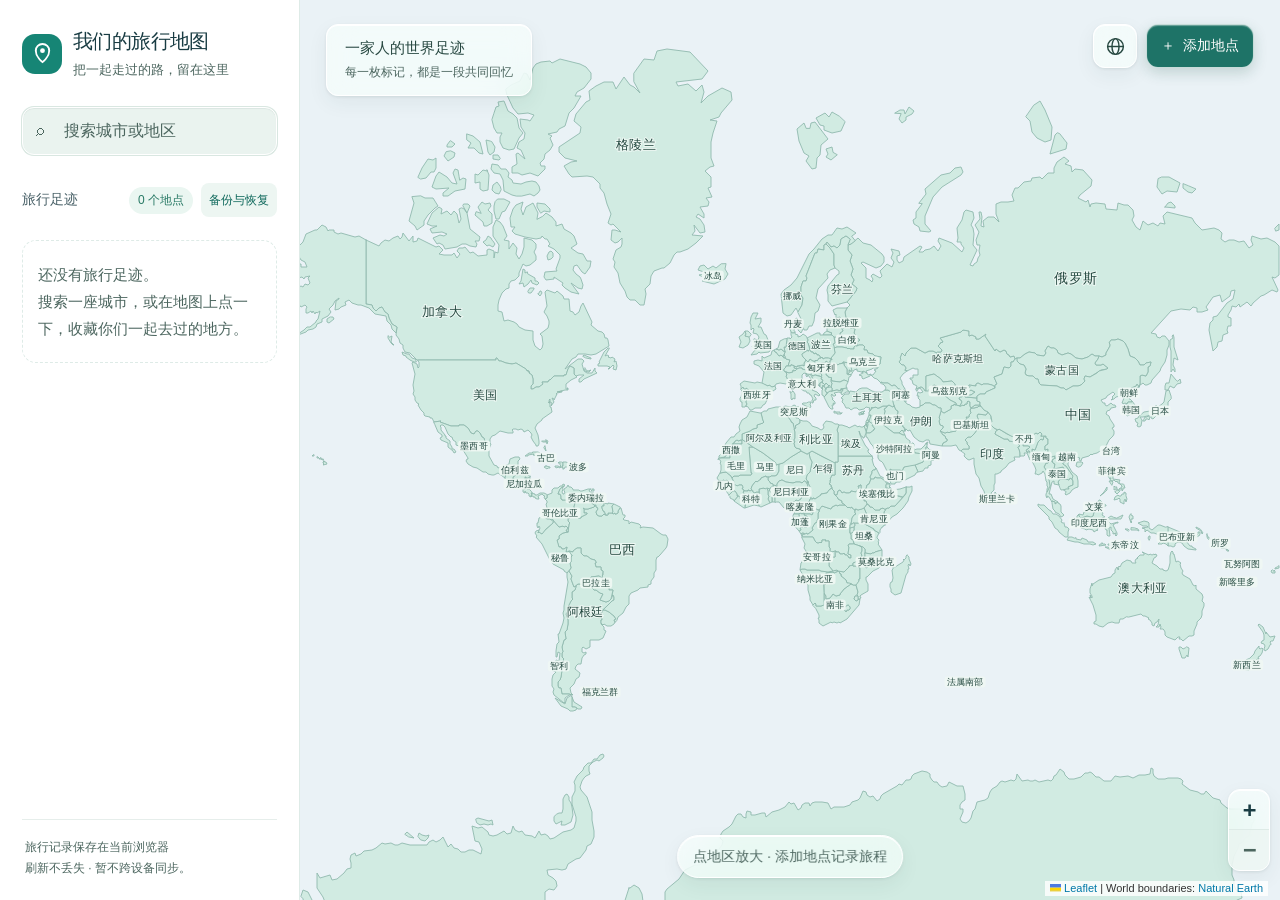
==== commit bdbf9335: "Add photo backup and safe restore; polish the family travel map" ====
--- a/index.html
+++ b/index.html
@@ -12,10 +12,15 @@
     @media(max-width:390px){.pill-btn{padding:0 11px;font-size:13px}.icon-btn,.pill-btn{height:41px}.icon-btn{width:41px}.rail{max-height:43dvh}}
   </style>
   <style>
-    .leaflet-interactive.region-lit{filter:drop-shadow(0 0 1px #fff) drop-shadow(0 0 2px #c18426) drop-shadow(0 0 5px #f0be58)}
-    .region-label{background:transparent;border:0;box-shadow:none;color:#234b43;font-family:"PingFang SC","Microsoft YaHei UI","Microsoft YaHei",sans-serif;font-size:16px;font-weight:600;letter-spacing:.04em;text-shadow:0 1px 2px #fff,0 0 5px #ffffffd9;pointer-events:none}.region-label:before{display:none}
-    .region-name{background:none;border:0;pointer-events:none}.region-name span{display:block;width:max-content;transform:translate(-50%,-50%);white-space:nowrap;font-family:"PingFang SC","Microsoft YaHei UI","Microsoft YaHei",sans-serif;font-size:13px;font-weight:500;letter-spacing:.04em;color:#365b55;text-shadow:0 1px 2px #fff,0 0 4px #ffffffed;line-height:1.5}
-    @media(max-width:760px){.region-name span{font-size:12px}.region-label{font-size:15px}}
+    .leaflet-interactive.region-lit{filter:drop-shadow(0 0 3px #dfa536b0)}
+    @media (hover:hover) and (pointer:fine) {
+      body:not(.leaflet-dragging) #map path.leaflet-interactive:hover{fill:#bfe4d8}
+      body:not(.leaflet-dragging) #map path.leaflet-interactive:not(.region-lit):hover{stroke:#528d7d;stroke-width:1.4px}
+    }
+    .region-name{background:none;border:0;pointer-events:none}
+    .region-name span{display:block;width:max-content;transform:translate(-50%,-50%);white-space:pre;text-align:center;font-family:"PingFang SC","Microsoft YaHei UI","Microsoft YaHei",sans-serif;font-weight:600;letter-spacing:.025em;color:#244940;-webkit-text-stroke:2px #eff8f4;paint-order:stroke fill;line-height:1.2}
+    .region-name.is-badge span{padding:0 2px;border-radius:3px;background:#eff8f4ed;-webkit-text-stroke:0}
+    .region-name.is-selected span{color:#10372f}
     :root{--accent:#168575;--ink:#193c43;--line:#deebe7;--shadow:0 8px 32px #163e3910;color:var(--ink)}
     .app{grid-template-columns:300px minmax(0,1fr)}
     .rail{background:#fff;padding:28px 22px 20px;border-color:var(--line)}
@@ -43,18 +48,19 @@
     @media(max-width:760px){.app{grid-template-columns:1fr}.rail{padding:12px 14px;border-radius:18px;max-height:36dvh;box-shadow:var(--shadow)}.brand{margin-bottom:10px}.brand h1{font-size:17px}.brand p{display:none}.section-head{margin-top:10px}.place-list{max-height:72px}.place-row{padding:8px}.place-row strong{font-size:14px}.place-row small{margin-top:3px}.empty-list{margin:4px 0;padding:10px;font-size:14px}.map-top{top:auto;left:14px;right:14px;bottom:82px}.map-hint{bottom:20px;font-size:12px}.panel-head{padding:18px}.panel-body{padding:18px}.leaflet-control-zoom{margin-bottom:156px!important}.search{height:44px}}
     @media(prefers-reduced-motion:reduce){*,*:before,*:after{transition:none!important;scroll-behavior:auto!important}}
   </style>
+  <link rel="stylesheet" href="./glass.css">
 </head>
 <body>
   <main class="app">
     <aside class="rail" aria-label="旅行地点">
       <div class="brand"><div class="brand-mark" aria-hidden="true"><svg viewBox="0 0 24 24" fill="none"><path d="M12 21s7-5.6 7-12A7 7 0 1 0 5 9c0 6.4 7 12 7 12Z" stroke="currentColor" stroke-width="2"/><circle cx="12" cy="9" r="2.5" fill="currentColor"/></svg></div><div><h1>我们的旅行地图</h1><p>把一起走过的路，留在这里</p></div></div>
-      <div class="search-wrap"><span class="search-icon" aria-hidden="true">⌕</span><input id="search" class="search" placeholder="搜索城市或地区" autocomplete="off" aria-label="搜索城市或地区"><div id="searchResults" class="search-results" role="listbox"></div></div>
-      <div class="section-head"><h2>旅行足迹</h2><span id="placeCount" class="count">0 个地点</span></div>
+      <div class="search-wrap"><span class="search-icon" aria-hidden="true">⌕</span><input id="search" class="search" placeholder="搜索城市或地区" autocomplete="off" aria-label="搜索城市或地区"><div id="searchResults" class="search-results" role="group" aria-label="搜索结果"></div></div>
+      <div class="section-head"><h2>旅行足迹</h2><div class="rail-tools"><span id="placeCount" class="count">0 个地点</span><button id="backupOpen" class="backup-link" disabled>备份与恢复</button></div></div>
       <div id="placeList" class="place-list"><div class="empty-list">还没有旅行足迹。<br>搜索一座城市，或在地图上点一下，收藏你们一起去过的地方。</div></div>
       <div class="rail-foot">旅行记录保存在当前浏览器<br>刷新不丢失 · 暂不跨设备同步。</div>
     </aside>
     <section class="map-shell" aria-label="世界旅行地图"><div id="map" class="map"></div>
-      <div class="map-top"><div class="map-caption"><b>一家人的世界足迹</b><span id="mapCaption">每一枚标记，都是一段共同回忆</span></div><div class="map-actions"><button id="locateBtn" class="icon-btn" title="回到世界地图" aria-label="回到世界地图">◎</button><button id="addBtn" class="pill-btn primary"><span aria-hidden="true">＋</span> 添加地点</button></div></div>
+      <div class="map-top"><div class="map-caption"><b>一家人的世界足迹</b><span id="mapCaption">每一枚标记，都是一段共同回忆</span></div><div class="map-actions"><button id="locateBtn" class="icon-btn" title="回到地图总览" aria-label="回到地图总览"><svg aria-hidden="true" width="21" height="21" viewBox="0 0 24 24" fill="none" stroke="currentColor" stroke-width="1.65"><circle cx="12" cy="12" r="9"/><ellipse cx="12" cy="12" rx="4" ry="9"/><path d="M3 12h18"/></svg></button><button id="addBtn" class="pill-btn primary"><span aria-hidden="true">＋</span> <span id="addLabel">添加地点</span></button></div></div>
       <div class="map-hint">点地区平滑放大 · 点“添加地点”记录旅程</div>
     </section>
     <aside id="detailPanel" class="panel" aria-label="地点详情" aria-hidden="true"><div class="panel-head"><div><div class="eyebrow">FAMILY TRIP</div><h2 id="panelTitle">新地点</h2></div><button id="closePanel" class="panel-close" aria-label="关闭详情">×</button></div><div class="panel-body">
@@ -63,25 +69,42 @@
       <div class="field"><label for="placeIntro">地区简介</label><textarea id="placeIntro" maxlength="400" placeholder="这座城市有什么特别之处？"></textarea></div>
       <div class="field"><label for="placeMemory">旅行回忆</label><textarea id="placeMemory" class="story" maxlength="3000" placeholder="写下那天的小事、喜欢的风景，或一句只有家人懂的话…"></textarea></div>
       <div class="field"><div class="photo-head">旅行照片 <span id="photoCount">0 张</span></div><div id="photoGrid" class="photo-grid"></div><input id="photoInput" type="file" accept="image/*" multiple hidden></div>
-      <div class="panel-actions"><button id="savePlace" class="save-btn">保存地点</button><button id="deletePlace" class="delete-btn">删除</button></div>
-    </div></aside>
+    </div><div class="panel-actions"><button id="savePlace" class="save-btn">保存地点</button><button id="deletePlace" class="delete-btn">删除</button></div></aside>
   </main>
-  <div id="addModal" class="modal-backdrop" role="dialog" aria-modal="true" aria-labelledby="modalTitle"><div class="modal"><h2 id="modalTitle">添加旅行地点</h2><p id="modalCoords">在地图上选中的位置</p><div class="field"><label for="newName">地点名称</label><input id="newName" maxlength="80" placeholder="例如：东京"></div><div class="field"><label for="newDate">旅行日期（可稍后补充）</label><input id="newDate" type="date"></div><div class="modal-actions"><button id="cancelAdd" class="cancel-btn">取消</button><button id="confirmAdd" class="save-btn">添加地点</button></div></div></div>
+  <dialog id="addModal" class="modal" aria-labelledby="modalTitle"><h2 id="modalTitle">添加旅行地点</h2><p id="modalCoords">在地图上选中的位置</p><div class="field"><label for="newName">地点名称</label><input id="newName" maxlength="80" placeholder="例如：东京" autofocus></div><div class="field"><label for="newDate">旅行日期（可稍后补充）</label><input id="newDate" type="date"></div><p id="addError" role="alert" hidden></p><div class="modal-actions"><button id="cancelAdd" class="cancel-btn">取消</button><button id="confirmAdd" class="save-btn">添加地点</button></div></dialog>
+  <dialog id="backupDialog" class="modal" aria-labelledby="backupTitle">
+    <div class="backup-heading"><h2 id="backupTitle">备份与恢复</h2><button id="backupClose" class="panel-close" aria-label="关闭备份与恢复">×</button></div>
+    <p>下载已保存的地点、回忆和原始照片。备份不加密，请自行妥善保管。</p>
+    <button id="backupDownload" class="save-btn backup-download">下载完整备份</button>
+    <section class="backup-restore" aria-labelledby="restoreTitle">
+      <h3 id="restoreTitle">从备份恢复</h3>
+      <p>先校验文件，再确认恢复。相同记录会跳过，不同版本会另存副本，不覆盖现有内容。</p>
+      <input type="file" id="backupFile" accept=".travelmap,application/octet-stream" hidden>
+      <div class="modal-actions"><button id="backupChoose" class="cancel-btn">选择备份文件</button><button id="backupRestore" class="save-btn" disabled>确认恢复</button></div>
+      <p id="backupStatus" role="status" aria-live="polite"></p>
+    </section>
+  </dialog>
   <div id="toast" class="toast" role="status" aria-live="polite"></div>
   <script src="./leaflet.js" crossorigin=""></script>
   <script src="./local-store.js"></script>
-  <script>(() => {
+  <script type="module">
+  import {labelShape, labelFits} from "./region-labels.js";
+  import {makeBackup, readBackup, planRestore} from "./backup.js";
+  (() => {
   const $ = (s) => document.querySelector(s), dbName = "family-travel-map-v1";
   let db, places = [], markers = /* @__PURE__ */ new Map(), selectedId = null, pendingPoint = null, toastTimer;
-  const map = L.map("map", { zoomControl: false, minZoom: 2, maxZoom: 18, worldCopyJump: true }).setView([24, 8], 2);
+  const reducedMotion = window.matchMedia("(prefers-reduced-motion: reduce)");
+  const homeCenter = () => window.innerWidth <= 760 ? [31, 105] : [24, 8];
+  const map = L.map("map", { zoomControl: false, minZoom: 2, maxZoom: 18, worldCopyJump: true, zoomAnimation: !reducedMotion.matches, inertia: !reducedMotion.matches }).setView(homeCenter(), 2);
+  reducedMotion.addEventListener("change", () => { map.options.inertia = !reducedMotion.matches; });
   L.control.zoom({ position: "bottomright" }).addTo(map);
-  let mapMoving = false;
-  map.on("movestart", () => { mapMoving = true; });
-  map.on("moveend", () => { mapMoving = false; });
   map.attributionControl.addAttribution('World boundaries: <a href="https://www.naturalearthdata.com/about/terms-of-use/" target="_blank" rel="noreferrer">Natural Earth</a>');
-  const baseRegionStyle = { color: "#9fc8bc", weight: 1, fillColor: "#d1ebe2", fillOpacity: 0.94 };
-  const litRegionStyle = { color: "#c18426", weight: 2, fillColor: "#d1ebe2", fillOpacity: 0.94 };
-  const motion = (duration = 1.2) => ({ duration, easeLinearity: 0.25, animate: !window.matchMedia("(prefers-reduced-motion: reduce)").matches });
+  for (const [name, order] of [["countries", 400], ["administrative", 410], ["cities", 420]]) {
+    map.createPane(name).style.zIndex = order;
+  }
+  const baseRegionStyle = { color: "#90b9ae", weight: 0.9, fillColor: "#d1ebe2", fillOpacity: 1, lineJoin: "round", smoothFactor: 0.5 };
+  const litRegionStyle = { ...baseRegionStyle, color: "#a46619", weight: 2 };
+  const motion = (duration = 1.2) => ({ duration, easeLinearity: 0.25, animate: !reducedMotion.matches });
   const visitCache = new WeakMap();
   let visitSignature = "";
   function pointInRing([x, y], ring) {
@@ -110,9 +133,10 @@
   function paintRegion(layer) {
     const hidden = layer === hiddenCountry || layer === hiddenProvince;
     const lit = featureHasVisit(layer.feature);
-    layer.setStyle({ ...(lit ? litRegionStyle : baseRegionStyle), opacity: hidden ? 0 : 1, fillOpacity: hidden ? 0 : 0.94 });
+    layer.setStyle({ ...(lit ? litRegionStyle : baseRegionStyle), opacity: hidden ? 0 : 1, fillOpacity: hidden ? 0 : 1 });
     if (layer.getElement()) layer.getElement().style.pointerEvents = hidden ? "none" : "";
-    layer.getElement()?.classList.toggle("region-lit", lit);
+    layer.getElement()?.classList.toggle("region-lit", lit && !hidden);
+    if (lit && !hidden) layer.bringToFront();
   }
   function renderVisitedRegions() {
     visitSignature = places.map((p) => `${p.id}:${p.lat}:${p.lng}`).sort().join("|");
@@ -121,55 +145,129 @@
     cityLayer.eachLayer(paintRegion);
     updateRegionNames();
   }
-  let regionSelection = null, regionRevision = 0;
-  let hiddenCountry = null, hiddenProvince = null, regionLabel = null;
-  const nameLabels = L.layerGroup().addTo(map), namePoints = new WeakMap();
-  function nameMetrics(name, width, height) {
-    const font = Math.min(18, Math.max(9, 8 + Math.sqrt(Math.min(width, height)) / 2));
-    const textWidth = [...name].reduce((n, c) => n + (c.charCodeAt(0) > 255 ? font : font * 0.56), 8);
-    return { font, width: textWidth, height: font * 1.5, visible: Math.min(width, height) >= 14 && textWidth <= width * 1.3 && font * 1.5 <= height * 1.3 };
-  }
-  function regionNameMetrics(layer, name) {
-    const bounds = layer.getBounds(), nw = map.project(bounds.getNorthWest()), se = map.project(bounds.getSouthEast());
-    return nameMetrics(name, Math.abs(se.x - nw.x), Math.abs(se.y - nw.y));
-  }
-  function resizeRegionNames() {
-    nameLabels.eachLayer((marker) => {
-      const metrics = regionNameMetrics(marker.options.region, marker.options.regionName);
-      const el = marker.getElement();
-      if (el) { el.style.visibility = metrics.visible ? "visible" : "hidden"; el.querySelector("span").style.fontSize = `${metrics.font}px`; }
-    });
-    if (regionLabel && regionSelection) {
-      const el = regionLabel.getElement();
-      if (el) el.style.fontSize = `${regionNameMetrics(regionSelection.layer, regionSelection.name).font}px`;
-    }
-  }
+  let regionSelection = null, regionRevision = 0, pickingPoint = false;
+  const adminCountryNames = { CHN: "中国", USA: "美国", AUS: "澳大利亚", TWN: "台湾", PRK: "朝鲜", KOR: "韩国", COD: "刚果（金）", COG: "刚果（布）" };
+  function regionName(p) {
+    return p.name || adminCountryNames[p.ADM0_A3] || p.NAME_ZH || p.NAME || p.name_en || p.ADMIN || "";
+  }
+  let hiddenCountry = null, hiddenProvince = null, labelFrame = 0;
+  const namePoints = new WeakMap(), nameMarkers = new Map();
+  const measure = document.createElement("canvas").getContext("2d");
+  const widths = new Map();
+  function textWidth(name, font) {
+    const key = `${font}:${name}`;
+    if (!widths.has(key)) {
+      measure.font = `600 ${font}px "PingFang SC", "Microsoft YaHei UI", "Microsoft YaHei", sans-serif`;
+      widths.set(key, measure.measureText(name).width + [...name].length * font * 0.025);
+    }
+    return widths.get(key);
+  }
+  function* labelOptions(name, p, font, compact) {
+    if (compact) {
+      if (/\p{Script=Han}/u.test(name)) {
+        const chars = [...name].filter(c => /\p{Script=Han}/u.test(c));
+        yield {lines:[chars.slice(0,4).join("")], font:9, badge:true};
+        if (chars.length > 2) yield {lines:[chars.slice(0,2).join("")], font:9, badge:true};
+        return;
+      }
+      const code = [p.ISO_A2, p.postal, p.ADM0_A3].find(s => /^[A-Z]{2,3}$/.test(s || ""));
+      const abbrev = p.ABBREV || p.abbrev;
+      if (abbrev && abbrev !== name && abbrev.length <= 7) yield {lines:[abbrev], font:9, badge:true};
+      const short = code || name.replace(/[^\p{L}]/gu, "").slice(0, 3);
+      yield {lines:[short || name], font:9, badge:true};
+      return;
+    }
+    const words = name.replace(/-(?=\S)/g, "- ").split(/\s+/);
+    for (const size of new Set([font, Math.min(font, 12), 10, 9])) {
+      yield {lines:[name], font:size};
+      // Break between words only, choosing the shortest two-line footprint.
+      let wrapped = null, width = Infinity;
+      for (let i = 1; i < words.length; i++) {
+        const lines = [words.slice(0,i).join(" "), words.slice(i).join(" ")];
+        const longest = Math.max(...lines.map(line => textWidth(line,size)));
+        if (longest < width) { wrapped = lines; width = longest; }
+      }
+      if (wrapped) yield {lines:wrapped, font:size};
+    }
+  }
+  const overlaps = (a, b) => a.left < b.right && a.right > b.left && a.top < b.bottom && a.bottom > b.top;
   function updateRegionNames() {
-    nameLabels.clearLayers();
-    const layers = adminLayer.getLayers().length ? [...adminLayer.getLayers(), ...cityLayer.getLayers()] : countryLayer.getLayers();
-    const boxes = [], size = map.getSize();
+    if (!labelFrame) labelFrame = requestAnimationFrame(() => { labelFrame = 0; layoutNames(); });
+  }
+  function layoutNames(targetZoom = map.getZoom(), targetCenter = map.getCenter(), shrinking = false) {
+    // Expanding one region replaces only its own label, not the neighboring countries.
+    const layers = [...cityLayer.getLayers(), ...adminLayer.getLayers(), ...countryLayer.getLayers()];
+    const scale = map.getZoomScale(targetZoom, 0), size = map.getSize(), view = map.getContainer().getBoundingClientRect();
+    const origin = map.project(targetCenter, targetZoom).subtract(size.divideBy(2));
+    const chrome = [...document.querySelectorAll(".rail,.map-caption,.map-actions,.map-hint,.leaflet-control-zoom")]
+      .map(el => el.getBoundingClientRect()).filter(r => r.width && r.height)
+      .map(r => ({left:r.left-view.left, right:r.right-view.left, top:r.top-view.top, bottom:r.bottom-view.top}));
+    const candidates = [];
     for (const layer of layers) {
-      if (layer === hiddenProvince) continue;
+      if (layer === hiddenProvince || layer === hiddenCountry || (shrinking && !nameMarkers.has(layer))) continue;
+      if (!namePoints.has(layer.feature.geometry)) {
+        namePoints.set(layer.feature.geometry, labelShape(layer.feature.geometry, ([lng, lat]) => {
+          const {x, y} = map.project([lat, lng], 0); return [x, y];
+        }));
+      }
+      const shape = namePoints.get(layer.feature.geometry);
       const p = layer.feature.properties;
-      const name = p.name || p.name_en || adminCountryNames[p.ADM0_A3] || p.NAME || p.ADMIN;
-      if (!name || (regionLabel && name === regionSelection?.name)) continue;
-      const metrics = regionNameMetrics(layer, name);
-      if (!metrics.visible) continue;
-      if (!namePoints.has(layer)) namePoints.set(layer, regionLabelPoint(layer, layer.getBounds().getCenter()));
-      const anchor = namePoints.get(layer), screen = map.latLngToContainerPoint(anchor);
-      const box = { left: screen.x - metrics.width / 2, right: screen.x + metrics.width / 2, top: screen.y - metrics.height / 2 - 3, bottom: screen.y + metrics.height / 2 + 3 };
-      if (box.right < 0 || box.left > size.x || box.bottom < 0 || box.top > size.y) continue;
-      if (boxes.some((b) => box.left < b.right && box.right > b.left && box.top < b.bottom && box.bottom > b.top)) continue;
-      boxes.push(box);
-      L.marker(anchor, { region: layer, regionName: name, interactive: false, keyboard: false, icon: L.divIcon({ className: "region-name", html: `<span style="font-size:${metrics.font}px;text-align:center">${esc(name)}</span>`, iconSize: [0, 0], iconAnchor: [0, 0] }) }).addTo(nameLabels);
-    }
-  }
-  function showChildNames() {
-    if (regionLabel) { map.removeLayer(regionLabel); regionLabel = null; }
-    updateRegionNames();
-  }
-  map.on("moveend", updateRegionNames);
-  map.on("zoom", resizeRegionNames);
+      const name = regionName(p);
+      if (!shape || !name) continue;
+      const selected = layer === regionSelection?.layer;
+      const font = Math.min(size.x <= 760 ? 15 : 17, Math.max(10, Math.round(9 + Math.sqrt(Math.min(shape.width, shape.height) * scale) / 3)));
+      const x = shape.anchor[0] * scale - origin.x, y = shape.anchor[1] * scale - origin.y;
+      if (x < 0 || x > size.x || y < 0 || y > size.y) continue;
+      const tier = layer.options.pane === "cities" ? 2 : layer.options.pane === "administrative" ? 1 : 0;
+      candidates.push({layer, name, p, shape, selected, font, x, y, tier});
+    }
+    candidates.sort((a, b) => Number(b.selected) - Number(a.selected) || b.tier - a.tier || b.shape.area - a.shape.area);
+    const boxes = [], visible = new Set();
+    // Reserve room for full names first. Tiny regions get a centered badge, never
+    // a label moved into a neighboring region; coincident badges wait for zoom.
+    for (const compact of shrinking ? [false] : [false, true]) {
+      for (const {layer, name, p, shape, selected, font, x, y, tier} of candidates) {
+        if (visible.has(layer)) continue;
+        let marker = nameMarkers.get(layer);
+        const options = shrinking ? [marker.options.labelVariant] : labelOptions(name, p, font, compact);
+        for (const variant of options) {
+          const {lines, font, badge} = variant;
+          const hw = Math.max(...lines.map(line => textWidth(line,font))) / 2 + (badge ? 3.5 : 1.5);
+          const hh = font * 0.6 * lines.length + 1.5;
+          // At world scale only, give prominent country names a little extra room.
+          const fitScale = scale * (tier === 0 && targetZoom <= 2 && p.LABELRANK <= 3 ? 1.25 : 1);
+          const box = {left:x-hw, right:x+hw, top:y-hh, bottom:y+hh};
+          if (box.left < 0 || box.right > size.x || box.top < 0 || box.bottom > size.y ||
+              chrome.some(b => overlaps(box,b)) || boxes.some(b => overlaps(box,b)) ||
+              (!badge && !labelFits(shape,hw / fitScale,hh / fitScale))) continue;
+          visible.add(layer);
+          boxes.push(box);
+          if (shrinking) break;
+          if (!marker) {
+            const anchor = map.unproject(L.point(...shape.anchor), 0);
+            marker = L.marker(anchor, {interactive:false, keyboard:false,
+              icon:L.divIcon({className:"region-name", html:"<span></span>", iconSize:[0,0], iconAnchor:[0,0]})}).addTo(map);
+            nameMarkers.set(layer, marker);
+          }
+          const el = marker.getElement(), span = el.firstElementChild, text = lines.join("\n");
+          if (span.textContent !== text) span.textContent = text;
+          if (marker.options.labelVariant?.font !== font) span.style.fontSize = `${font}px`;
+          marker.options.labelVariant = variant;
+          el.dataset.regionName = name;
+          el.classList.toggle("is-badge", !!badge);
+          el.classList.toggle("is-selected", selected);
+          break;
+        }
+      }
+    }
+    for (const [layer, marker] of nameMarkers) {
+      if (!visible.has(layer)) { marker.remove(); nameMarkers.delete(layer); }
+    }
+  }
+  map.on("zoom moveend resize", updateRegionNames);
+  // During a CSS zoom-out, discard labels that won't fit at the smaller scale
+  // before Leaflet animates their positions. Fly-to uses live zoom events instead.
+  map.on("zoomanim", ({zoom, center}) => { if (zoom < map.getZoom()) layoutNames(zoom, center, true); });
   function clearCities() {
     cityLayer.clearLayers();
     const previous = hiddenProvince;
@@ -182,26 +280,12 @@
     hiddenCountry = null;
     if (previous) paintRegion(previous);
   }
-  function regionLabelPoint(layer, fallback) {
-    const bounds = layer.getBounds(), center = bounds.getCenter();
-    const inside = (p) => geometryContainsPoint([p.lng, p.lat], layer.feature.geometry);
-    if (inside(center)) return center;
-    let best = fallback, distance = Infinity;
-    for (let y = 1; y < 16; y++) for (let x = 1; x < 16; x++) {
-      const p = L.latLng(bounds.getSouth() + (bounds.getNorth() - bounds.getSouth()) * y / 16, bounds.getWest() + (bounds.getEast() - bounds.getWest()) * x / 16);
-      const d = (p.lat - center.lat) ** 2 + (p.lng - center.lng) ** 2;
-      if (d < distance && inside(p)) { best = p; distance = d; }
-    }
-    return best;
-  }
   function zoomToRegion(layer, name, latlng, maxZoom = 9) {
     const bounds = layer.getBounds();
     if (!bounds.isValid()) return;
     map.stop();
     regionSelection = { name, latlng, layer };
-    if (regionLabel) map.removeLayer(regionLabel);
-    regionLabel = L.tooltip({ permanent: true, direction: "center", className: "region-label", opacity: 1 }).setLatLng(regionLabelPoint(layer, latlng)).setContent(esc(name)).addTo(map);
-    resizeRegionNames();
+    updateRegionNames();
     const mobile = window.innerWidth <= 760;
     map.flyToBounds(bounds, {
       paddingTopLeft: mobile ? [24, $(".rail").offsetHeight + 30] : [35, 90],
@@ -209,43 +293,48 @@
       maxZoom, ...motion()
     });
     $("#mapCaption").textContent = `${name} · 探索这片足迹`;
-    $(".map-hint").textContent = "点地区平滑放大 · 点“添加地点”记录旅程";
-  }
-  const countryLayer = L.geoJSON(null, { style: (feature) => featureHasVisit(feature) ? litRegionStyle : baseRegionStyle, onEachFeature: (feature, layer) => {
-    layer.on({ mouseover: () => layer.setStyle({ fillColor: "#bfe4d8", color: "#65ad99", weight: 1.4 }), mouseout: () => paintRegion(layer), click: (e) => {
-      L.DomEvent.stopPropagation(e);
-      const n = feature.properties?.NAME || feature.properties?.ADMIN || "";
+    refreshMapActions();
+  }
+  function pickRegion(e, feature) {
+    L.DomEvent.stopPropagation(e);
+    if (!pickingPoint) return false;
+    askAdd(e.latlng, regionName(feature.properties));
+    return true;
+  }
+  const countryLayer = L.geoJSON(null, { pane:"countries", style: baseRegionStyle, onEachFeature: (feature, layer) => {
+    layer.on("click", (e) => {
+      if (pickRegion(e, feature)) return;
       const code = feature.properties?.ADM0_A3 || feature.properties?.ADM0_A3_EH;
       const revision = ++regionRevision;
       restoreCountry();
       clearCities();
       adminLayer.clearLayers();
-      zoomToRegion(layer, adminCountryNames[code] || n, e.latlng, 7);
+      zoomToRegion(layer, regionName(feature.properties), e.latlng, 7);
       updateRegionNames();
       if (["CHN", "USA", "AUS"].includes(code)) {
         showAdminRegions(code, revision, layer);
         return;
       }
-    } });
+    });
     paintRegion(layer);
   } }).addTo(map);
-  const adminLayer = L.geoJSON(null, { style: (feature) => featureHasVisit(feature) ? litRegionStyle : baseRegionStyle, onEachFeature: (feature, layer) => {
-    layer.on({ mouseover: () => layer.setStyle({ fillColor: "#bfe4d8", color: "#65ad99", weight: 1.6 }), mouseout: () => paintRegion(layer), click: (e) => {
-      L.DomEvent.stopPropagation(e);
+  const adminLayer = L.geoJSON(null, { pane:"administrative", style: baseRegionStyle, onEachFeature: (feature, layer) => {
+    layer.on("click", (e) => {
+      if (pickRegion(e, feature)) return;
       const revision = ++regionRevision;
       clearCities();
       zoomToRegion(layer, feature.properties?.name || feature.properties?.name_en || "", e.latlng);
       updateRegionNames();
       if (feature.properties?.level === "province") showChinaCities(layer, revision);
-    } });
+    });
     paintRegion(layer);
   } }).addTo(map);
-  const cityLayer = L.geoJSON(null, { style: baseRegionStyle, onEachFeature: (feature, layer) => {
-    layer.on({ mouseover: () => layer.setStyle({ fillColor: "#bfe4d8", color: "#65ad99", weight: 1.4 }), mouseout: () => paintRegion(layer), click: (e) => {
-      L.DomEvent.stopPropagation(e);
+  const cityLayer = L.geoJSON(null, { pane:"cities", style: baseRegionStyle, onEachFeature: (feature, layer) => {
+    layer.on("click", (e) => {
+      if (pickRegion(e, feature)) return;
       ++regionRevision;
       zoomToRegion(layer, feature.properties.name, e.latlng, 11);
-    } });
+    });
     paintRegion(layer);
   } }).addTo(map);
   const chinaData = new Map();
@@ -263,7 +352,6 @@
       cityLayer.addData({ type: "FeatureCollection", features });
       hiddenProvince = province;
       renderVisitedRegions();
-      showChildNames();
       $("#mapCaption").textContent = `${province.feature.properties.name} · 点击城市／区继续放大`;
       notify("市／区地图已载入，点击地区可放大并记录旅行");
     } catch {
@@ -271,8 +359,6 @@
     }
   }
   let adminDataPromise = null;
-  const adminCountryNames = { CHN: "中国", USA: "美国", AUS: "澳大利亚" };
-  const chinaProvinceNames = { Anhui: "安徽", Beijing: "北京", Chongqing: "重庆", Fujian: "福建", Gansu: "甘肃", Guangdong: "广东", Guangxi: "广西", Guizhou: "贵州", Hainan: "海南", Hebei: "河北", Heilongjiang: "黑龙江", Henan: "河南", Hubei: "湖北", Hunan: "湖南", Jiangsu: "江苏", Jiangxi: "江西", Jilin: "吉林", Liaoning: "辽宁", "Inner Mongol": "内蒙古", "Nei Mongol": "内蒙古", Ningxia: "宁夏", Qinghai: "青海", Shaanxi: "陕西", Shandong: "山东", Shanghai: "上海", Shanxi: "山西", Sichuan: "四川", Tianjin: "天津", Tibet: "西藏", Xizang: "西藏", Xinjiang: "新疆", Yunnan: "云南", Zhejiang: "浙江" };
   async function showAdminRegions(countryCode, revision, country) {
     try {
       notify("正在载入省／州地图…");
@@ -282,7 +368,6 @@
         adminLayer.addData({ type: "FeatureCollection", features: data.features.filter((f) => f.properties?.name) });
         hiddenCountry = country;
         renderVisitedRegions();
-        showChildNames();
         $("#mapCaption").textContent = "中国 · 点击省份查看市级地图";
         notify("点击省份进入市级地图；直辖市按区展示");
         return;
@@ -293,43 +378,40 @@
       }).catch((e) => { adminDataPromise = null; throw e; });
       const data = await adminDataPromise;
       if (revision !== regionRevision) return;
-      let features = data.features.filter((f) => {
+      const features = data.features.filter((f) => {
         const code = String(f.properties?.iso_3166_2 || "");
-        if (countryCode === "CHN") return code.startsWith("CN-");
         if (countryCode === "USA") return code.startsWith("US-") && !["US-PR", "US-GU", "US-VI", "US-MP", "US-AS", "US-UM"].includes(code);
         return ["AU-NSW", "AU-QLD", "AU-SA", "AU-TAS", "AU-VIC", "AU-WA", "AU-NT", "AU-ACT"].includes(code);
       });
-      if (countryCode === "CHN") features = features.map((f) => ({ ...f, properties: { ...f.properties, name: chinaProvinceNames[f.properties?.name] || f.properties?.name } }));
       if (!features.length) throw Error("没有找到省／州边界");
       adminLayer.clearLayers();
       adminLayer.addData({ type: "FeatureCollection", features });
       hiddenCountry = country;
       renderVisitedRegions();
-      showChildNames();
       $("#mapCaption").textContent = `${adminCountryNames[countryCode]} · 点击省／州继续放大`;
-      $(".map-hint").textContent = "点地区平滑放大 · 点“添加地点”记录旅程";
+      refreshMapActions();
       notify("省／州地图已载入，已记录的地区会亮起");
     } catch (e) {
-      notify("省／州边界暂时无法载入，请检查网络后重试", true);
+      if (revision === regionRevision) notify("省／州边界暂时无法载入，请检查网络后重试", true);
     }
   }
   function returnToWorld() {
     ++regionRevision;
     regionSelection = null;
+    pickingPoint = false;
     restoreCountry();
     clearCities();
-    if (regionLabel) { map.removeLayer(regionLabel); regionLabel = null; }
     map.stop();
     adminLayer.clearLayers();
     updateRegionNames();
     $("#mapCaption").textContent = "每一枚标记，都是一段共同回忆";
-    $(".map-hint").textContent = "点地区平滑放大 · 点“添加地点”记录旅程";
-    map.flyTo([24, 8], 2, motion());
+    refreshMapActions();
+    map.flyTo(homeCenter(), 2, motion());
   }
   fetch("world.geojson").then((r) => {
     if (!r.ok) throw Error("Map data unavailable");
     return r.json();
-  }).then((data) => { countryLayer.addData(data); updateRegionNames(); }).catch(() => notify("\u4E16\u754C\u8F6E\u5ED3\u52A0\u8F7D\u5931\u8D25\uFF0C\u53EF\u5237\u65B0\u9875\u9762\u91CD\u8BD5", true));
+  }).then((data) => { countryLayer.addData(data); renderVisitedRegions(); }).catch(() => notify("\u4E16\u754C\u8F6E\u5ED3\u52A0\u8F7D\u5931\u8D25\uFF0C\u53EF\u5237\u65B0\u9875\u9762\u91CD\u8BD5", true));
   function openDb() {
     return new Promise((resolve, reject) => {
       const req = indexedDB.open(dbName, 1);
@@ -376,10 +458,11 @@
     const d = /* @__PURE__ */ new Date(s + "T00:00:00");
     return new Intl.DateTimeFormat("zh-CN", { year: "numeric", month: "long", day: "numeric" }).format(d);
   }
-  function render() {
+  function render(keepFields = false) {
     places.sort((a, b) => (b.date || "").localeCompare(a.date || ""));
     renderVisitedRegions();
     $("#placeCount").textContent = places.length + " \u4E2A\u5730\u70B9";
+    refreshMapActions();
     if (!regionSelection) $("#mapCaption").textContent = places.length ? `已经收藏 ${places.length} 段家庭旅行` : "每一枚标记，都是一段共同回忆";
     $("#placeList").innerHTML = places.length ? places.map((p) => `<button class="place-row ${p.id === selectedId ? "active" : ""}" data-id="${esc(p.id)}"><span class="place-emoji">\u{1F4CD}</span><span><strong>${esc(p.name || "\u672A\u547D\u540D\u5730\u70B9")}</strong><small>${esc(dateLabel(p.date))}</small></span></button>`).join("") : '<div class="empty-list">\u8FD8\u6CA1\u6709\u65C5\u884C\u8DB3\u8FF9\u3002<br>\u641C\u7D22\u4E00\u5EA7\u57CE\u5E02\uFF0C\u6216\u5728\u5730\u56FE\u4E0A\u70B9\u4E00\u4E0B\uFF0C\u6536\u85CF\u4F60\u4EEC\u4E00\u8D77\u53BB\u8FC7\u7684\u5730\u65B9\u3002</div>';
     places.forEach((p) => {
@@ -400,14 +483,12 @@
     }
     if (selectedId) {
       const p = places.find((x) => x.id === selectedId);
-      if (p) fillPanel(p);
-    }
-  }
-  function fillPanel(p) {
-    $("#placeName").value = p.name || "";
-    $("#placeDate").value = p.date || "";
-    $("#placeIntro").value = p.intro || "";
-    $("#placeMemory").value = p.memory || "";
+      if (p) fillPanel(p, keepFields);
+    }
+  }
+  const detailFields = {name:"#placeName", date:"#placeDate", intro:"#placeIntro", memory:"#placeMemory"};
+  function fillPanel(p, keepFields = false) {
+    if (!keepFields) for (const [key, field] of Object.entries(detailFields)) $(field).value = p[key] || "";
     $("#photoCount").textContent = (p.photos || []).length + " \u5F20";
     $("#photoGrid").innerHTML = (p.photos || []).map((photo, i) => {
       const src = typeof photo === "string" ? photo : photo.url;
@@ -421,53 +502,88 @@
     el.classList.add("open");
     el.setAttribute("aria-hidden", "false");
   }
-  function closePanel() {
+  function canLeaveDetails() {
+    const p = places.find(x => x.id === selectedId);
+    return !p || !Object.entries(detailFields).some(([key, field]) => $(field).value !== (p[key] || "")) ||
+      window.confirm("有未保存的修改。要放弃这些修改吗？");
+  }
+  function closePanel(force = false) {
+    if (!force && !canLeaveDetails()) return false;
     const el = $("#detailPanel");
     el.classList.remove("open");
     el.setAttribute("aria-hidden", "true");
     selectedId = null;
     render();
+    return true;
   }
   function selectPlace(placeId) {
+    if (placeId === selectedId) return;
+    if (!canLeaveDetails()) return;
     selectedId = placeId;
     render();
     openPanel();
     const p = places.find((x) => x.id === placeId);
-    if (p && Number.isFinite(p.lat) && Number.isFinite(p.lng)) map.panTo([p.lat, p.lng], { animate: true, duration: 0.45 });
+    if (p && Number.isFinite(p.lat) && Number.isFinite(p.lng)) map.panTo([p.lat, p.lng], motion(0.45));
+  }
+  function refreshMapActions() {
+    const hint = $(".map-hint");
+    hint.hidden = !pickingPoint && places.length > 0;
+    hint.textContent = pickingPoint ? "点选地图上的位置 · Esc 取消" : "点地区放大 · 添加地点记录旅程";
+    $("#map").classList.toggle("picking-point", pickingPoint);
+    $("#addLabel").textContent = pickingPoint ? "取消选点" : regionSelection ? "记录到这里" : "添加地点";
+    updateRegionNames();
   }
   function askAdd(latlng, name = "") {
+    if ($("#addModal").open || (selectedId && !closePanel())) return;
+    pickingPoint = false;
+    refreshMapActions();
     pendingPoint = { lat: latlng.lat, lng: latlng.lng };
-    $("#modalCoords").textContent = `\u4F4D\u7F6E ${latlng.lat.toFixed(4)}, ${latlng.lng.toFixed(4)}`;
+    $("#modalCoords").textContent = name ? `记录位置：${name}` : "记录地图上选中的位置";
     $("#newName").value = name;
     $("#newDate").value = "";
-    $("#addModal").classList.add("show");
-    setTimeout(() => $("#newName").focus(), 80);
+    $("#addError").hidden = true;
+    $("#addModal").showModal();
   }
   map.on("click", (e) => askAdd(e.latlng));
-  $("#addBtn").onclick = () => askAdd(regionSelection?.latlng || map.getCenter(), regionSelection?.name || "");
+  $("#addBtn").onclick = () => {
+    if (regionSelection && !pickingPoint) askAdd(regionSelection.latlng, regionSelection.name);
+    else { pickingPoint = !pickingPoint; refreshMapActions(); }
+  };
   $("#locateBtn").onclick = returnToWorld;
-  $("#closePanel").onclick = closePanel;
-  $("#cancelAdd").onclick = () => $("#addModal").classList.remove("show");
+  $("#closePanel").onclick = () => closePanel();
+  $("#cancelAdd").onclick = () => { if (!$("#confirmAdd").disabled) $("#addModal").close(); };
+  $("#addModal").oncancel = (e) => { if ($("#confirmAdd").disabled) e.preventDefault(); };
   $("#addModal").onclick = (e) => {
-    if (e.target === $("#addModal")) $("#addModal").classList.remove("show");
-  };
+    if (e.target === $("#addModal")) {
+      const r = e.target.getBoundingClientRect();
+      if (!$("#confirmAdd").disabled && (e.clientX < r.left || e.clientX > r.right || e.clientY < r.top || e.clientY > r.bottom)) e.target.close();
+    }
+  };
+  document.addEventListener("keydown", e => {
+    if (e.key === "Escape" && !$("#addModal").open && pickingPoint) {
+      pickingPoint = false;
+      refreshMapActions();
+    }
+  });
   $("#confirmAdd").onclick = async () => {
     const name = $("#newName").value.trim();
-    if (!name) {
+    if (!name || !pendingPoint || $("#confirmAdd").disabled) {
       $("#newName").focus();
       return;
     }
     const p = { id: id(), name, date: $("#newDate").value, lat: pendingPoint.lat, lng: pendingPoint.lng, intro: "", memory: "", photos: [], createdAt: (/* @__PURE__ */ new Date()).toISOString() };
+    $("#confirmAdd").disabled = true;
     try {
       await saveRecord(p);
       places.push(p);
-      $("#addModal").classList.remove("show");
+      $("#addModal").close();
       render();
       selectPlace(p.id);
       notify("\u5730\u70B9\u5DF2\u6DFB\u52A0\uFF0C\u6240\u5728\u533A\u57DF\u5DF2\u70B9\u4EAE \u2728");
     } catch (e) {
-      notify("\u4FDD\u5B58\u5931\u8D25\uFF0C\u8BF7\u68C0\u67E5\u6D4F\u89C8\u5668\u5B58\u50A8\u7A7A\u95F4", true);
-    }
+      $("#addError").textContent = "保存失败，请检查浏览器存储空间后重试。";
+      $("#addError").hidden = false;
+    } finally { $("#confirmAdd").disabled = false; }
   };
   $("#placeList").onclick = (e) => {
     const b = e.target.closest("[data-id]");
@@ -476,13 +592,12 @@
   $("#savePlace").onclick = async () => {
     const p = places.find((x) => x.id === selectedId);
     if (!p) return;
-    p.name = $("#placeName").value.trim() || "\u672A\u547D\u540D\u5730\u70B9";
-    p.date = $("#placeDate").value;
-    p.intro = $("#placeIntro").value.trim();
-    p.memory = $("#placeMemory").value.trim();
-    try {
-      await saveRecord(p);
-      render();
+    const updated = {...p, ...Object.fromEntries(Object.entries(detailFields).map(([key, field]) => [key, $(field).value.trim()]))};
+    updated.name ||= "未命名地点";
+    try {
+      await saveRecord(updated);
+      Object.assign(p, updated);
+      render(selectedId !== p.id);
       notify("\u65C5\u884C\u8BB0\u5F55\u5DF2\u4FDD\u5B58\uFF0C\u6240\u5728\u533A\u57DF\u5DF2\u70B9\u4EAE \u2728");
     } catch (e) {
       notify("\u4FDD\u5B58\u5931\u8D25\uFF0C\u8BF7\u68C0\u67E5\u6D4F\u89C8\u5668\u5B58\u50A8\u7A7A\u95F4", true);
@@ -495,9 +610,8 @@
     try {
       await deleteRecord(p.id);
       places = places.filter((x) => x.id !== p.id);
-      selectedId = null;
-      $("#detailPanel").classList.remove("open");
-      render();
+      if (selectedId === p.id) closePanel(true);
+      else render(true);
       notify("\u5730\u70B9\u53CA\u7167\u7247\u5DF2\u5220\u9664\uFF0C\u6240\u5728\u533A\u57DF\u5DF2\u7184\u706D");
     } catch (e) {
       notify("\u5220\u9664\u5931\u8D25\uFF0C\u8BF7\u7A0D\u540E\u518D\u8BD5", true);
@@ -515,7 +629,7 @@
       try {
         await api(`/api/photos/${encodeURIComponent(p.id)}/${encodeURIComponent(photo.id)}`, { method: "DELETE" });
         p.photos.splice(Number(b.dataset.photo), 1);
-        fillPanel(p);
+        if (selectedId === p.id) fillPanel(p, true);
         notify("\u7167\u7247\u5DF2\u5220\u9664");
       } catch {
         notify("\u5220\u9664\u5931\u8D25\uFF0C\u8BF7\u7A0D\u540E\u91CD\u8BD5", true);
@@ -536,25 +650,13 @@
         await api(`/api/photos/${encodeURIComponent(p.id)}`, { method: "POST", body: form });
       }
       places = await allPlaces();
-      render();
-      fillPanel(places.find((x) => x.id === selectedId));
+      render(true);
       notify(`\u5DF2\u6DFB\u52A0 ${allowed.length} \u5F20\u7167\u7247`);
     } catch (err) {
       notify("\u7167\u7247\u672A\u80FD\u4FDD\u5B58\uFF0C\u8BF7\u68C0\u67E5\u7F51\u7EDC\u540E\u91CD\u8BD5", true);
     }
     e.target.value = "";
   };
-  setInterval(async () => {
-    if (selectedId || document.hidden || mapMoving) return;
-    try {
-      const latest = await allPlaces();
-      if (JSON.stringify(latest) !== JSON.stringify(places)) {
-        places = latest;
-        render();
-      }
-    } catch {
-    }
-  }, 15e3);
   const cityIndex = [["\u5317\u4EAC", 39.9042, 116.4074, "beijing \u5317\u4EAC Beijing"], ["\u4E0A\u6D77", 31.2304, 121.4737, "shanghai \u4E0A\u6D77 Shanghai"], ["\u6210\u90FD", 30.5728, 104.0668, "chengdu \u6210\u90FD Chengdu"], ["\u676D\u5DDE", 30.2741, 120.1551, "hangzhou \u676D\u5DDE Hangzhou"], ["\u897F\u5B89", 34.3416, 108.9398, "xian \u897F\u5B89 Xi\u2019an"], ["\u9999\u6E2F", 22.3193, 114.1694, "hong kong \u9999\u6E2F Hong Kong"], ["\u4E1C\u4EAC", 35.6762, 139.6503, "tokyo \u4E1C\u4EAC Tokyo"], ["\u4EAC\u90FD", 35.0116, 135.7681, "kyoto \u4EAC\u90FD Kyoto"], ["\u5927\u962A", 34.6937, 135.5023, "osaka \u5927\u962A Osaka"], ["\u9996\u5C14", 37.5665, 126.978, "seoul \u9996\u5C14 Seoul"], ["\u65B0\u52A0\u5761", 1.3521, 103.8198, "singapore \u65B0\u52A0\u5761 Singapore"], ["\u66FC\u8C37", 13.7563, 100.5018, "bangkok \u66FC\u8C37 Bangkok"], ["\u5DF4\u9ECE", 48.8566, 2.3522, "paris \u5DF4\u9ECE Paris"], ["\u4F26\u6566", 51.5072, -0.1276, "london \u4F26\u6566 London"], ["\u7F57\u9A6C", 41.9028, 12.4964, "rome \u7F57\u9A6C Rome"], ["\u7EBD\u7EA6", 40.7128, -74.006, "new york \u7EBD\u7EA6 New York"], ["\u6D1B\u6749\u77F6", 34.0522, -118.2437, "los angeles \u6D1B\u6749\u77F6 Los Angeles"], ["\u65E7\u91D1\u5C71", 37.7749, -122.4194, "san francisco \u65E7\u91D1\u5C71 San Francisco"], ["\u6089\u5C3C", -33.8688, 151.2093, "sydney \u6089\u5C3C Sydney"], ["\u58A8\u5C14\u672C", -37.8136, 144.9631, "melbourne \u58A8\u5C14\u672C Melbourne"], ["\u6E29\u54E5\u534E", 49.2827, -123.1207, "vancouver \u6E29\u54E5\u534E Vancouver"], ["\u8FEA\u62DC", 25.2048, 55.2708, "dubai \u8FEA\u62DC Dubai"], ["\u4F0A\u65AF\u5766\u5E03\u5C14", 41.0082, 28.9784, "istanbul \u4F0A\u65AF\u5766\u5E03\u5C14 Istanbul"], ["\u4E09\u4E9A", 18.2528, 109.5119, "sanya \u4E09\u4E9A Sanya"]];
   function showSearchResults(data, local = false) {
     const box = $("#searchResults");
@@ -567,9 +669,6 @@
     showSearchResults(hits, true);
   }
   let searchTimer;
-  $("#search").onfocus = () => {
-    if (selectedId) closePanel();
-  };
   $("#search").oninput = () => {
     clearTimeout(searchTimer);
     const q = $("#search").value.trim(), box = $("#searchResults");
@@ -585,7 +684,7 @@
         const res = await fetch(`https://nominatim.openstreetmap.org/search?format=jsonv2&limit=6&accept-language=zh-CN&q=${encodeURIComponent(q)}`, { signal: AbortSignal.timeout(6e3) });
         if (!res.ok) throw new Error();
         const data = await res.json();
-        if (data.length) showSearchResults(data);
+        if (data.length && $("#search").value.trim() === q && box.classList.contains("show")) showSearchResults(data);
       } catch (e) {
       }
     }, 300);
@@ -593,13 +692,17 @@
   $("#searchResults").onclick = (e) => {
     const b = e.target.closest("[data-result]");
     if (!b) return;
+    if (selectedId && !closePanel()) return;
     const r = JSON.parse($("#searchResults").dataset.items)[Number(b.dataset.result)];
     const point = { lat: Number(r.lat), lng: Number(r.lon) }, name = r.name || r.display_name.split(",")[0];
     $("#searchResults").classList.remove("show");
     $("#search").value = name;
+    regionSelection = {name, latlng:point};
+    pickingPoint = false;
+    refreshMapActions();
     map.stop();
     map.flyTo(point, Math.max(map.getZoom(), 9), motion());
-    askAdd(point, name);
+    $("#mapCaption").textContent = `${name} · 可记录到这里`;
   };
   document.addEventListener("click", (e) => {
     if (!e.target.closest(".search-wrap")) $("#searchResults").classList.remove("show");
@@ -627,6 +730,82 @@
     } catch (e) {
     }
   }
+  const backupDialog = $("#backupDialog"), backupStatus = $("#backupStatus");
+  let checkedBackup = null, backupBusy = false;
+  function setBackupBusy(busy) {
+    backupBusy = busy;
+    for (const selector of ["#backupClose","#backupDownload","#backupChoose"]) $(selector).disabled = busy;
+    $("#backupRestore").disabled = busy || !checkedBackup?.places.length;
+  }
+  function setBackupStatus(message, error = false) {
+    backupStatus.textContent = message;
+    backupStatus.classList.toggle("error", error);
+  }
+  $("#backupOpen").onclick = () => {
+    checkedBackup = null;
+    setBackupBusy(false);
+    setBackupStatus("");
+    backupDialog.showModal();
+  };
+  $("#backupClose").onclick = () => backupDialog.close();
+  backupDialog.oncancel = e => { if (backupBusy) e.preventDefault(); };
+  backupDialog.onclose = () => { checkedBackup = null; $("#backupFile").value = ""; };
+  $("#backupDownload").onclick = async () => {
+    setBackupBusy(true);
+    setBackupStatus("正在整理地点和照片…");
+    try {
+      const records = await allPlaces();
+      if (!records.length) { setBackupStatus("当前没有已保存的地点可备份。"); return; }
+      const blob = await makeBackup(records);
+      const url = URL.createObjectURL(blob);
+      const a = document.createElement("a");
+      a.href = url;
+      a.download = `家庭旅行地图-${new Date().toISOString().slice(0,10)}.travelmap`;
+      document.body.append(a);
+      a.click();
+      a.remove();
+      setTimeout(() => URL.revokeObjectURL(url), 60000);
+      setBackupStatus(`已发起下载：${records.length} 个地点及其照片。请保留下载的文件。`);
+    } catch (e) {
+      setBackupStatus(e.message || "未能生成备份，原记录没有改动。", true);
+    } finally { setBackupBusy(false); }
+  };
+  $("#backupChoose").onclick = () => $("#backupFile").click();
+  $("#backupFile").onchange = async e => {
+    const file = e.target.files[0];
+    if (!file || backupBusy) return;
+    e.target.value = "";
+    checkedBackup = null;
+    setBackupBusy(true);
+    setBackupStatus("正在校验备份和照片，尚未写入…");
+    try {
+      checkedBackup = await readBackup(file);
+      setBackupStatus(checkedBackup.places.length ?
+        `校验通过：${checkedBackup.places.length} 个地点、${checkedBackup.photoCount} 张照片。确认后才会恢复。` :
+        "这是空备份，没有可恢复的地点。");
+    } catch (e) {
+      setBackupStatus(e.message || "无法读取备份，未写入任何记录。", true);
+    } finally { setBackupBusy(false); }
+  };
+  $("#backupRestore").onclick = async () => {
+    if (!checkedBackup || backupBusy) return;
+    setBackupBusy(true);
+    setBackupStatus("正在合并备份…");
+    let result, skipped;
+    try {
+      const plan = await planRestore(checkedBackup.places, await allPlaces());
+      result = await addBackupRecords(plan.additions);
+      skipped = plan.skipped + result.skipped;
+      checkedBackup = null;
+      places = await allPlaces();
+      render(true);
+      setBackupStatus(`恢复完成：新增 ${result.added} 个地点（含 ${result.copies} 个副本），跳过 ${skipped} 个已存在的地点。`);
+    } catch (e) {
+      setBackupStatus(result ? "备份已保存，但页面未能刷新。请重新加载地图。" :
+        (e?.name === "QuotaExceededError" ? "存储空间不足，本次恢复未写入任何记录。" :
+          "恢复未完成，原有记录没有被覆盖。请检查浏览器存储后重试。"), true);
+    } finally { setBackupBusy(false); }
+  };
   (async () => {
     try {
       let local = [];
@@ -660,6 +839,7 @@
       places = await allPlaces();
       if (migrated) notify("已保留原有旅行记录");
       render();
+      $("#backupOpen").disabled = false;
     } catch (e) {
       notify("本地数据暂时无法读取，请检查浏览器存储权限；原有记录仍保留", true);
     }
--- a/glass.css
+++ b/glass.css
@@ -0,0 +1,121 @@
+/* Only controls and floating surfaces get glass; the map and scrim stay sharp. */
+:root {
+  font-family:-apple-system,BlinkMacSystemFont,"Segoe UI","PingFang SC","Microsoft YaHei",sans-serif;
+  --glass: #f8fcfaee;
+  --glass-edge: #fff;
+  --glass-shadow: inset 0 1px 0 #fff, 0 1px 3px #193c4318, 0 7px 20px #193c4310;
+  --glass-blur: blur(14px) saturate(1.24);
+  --glass-ink: #274841;
+  --glass-muted: #4c665f;
+}
+.app {overflow:clip}
+.map-shell {isolation:isolate}
+.panel[aria-hidden="true"] {visibility:hidden}
+.map-hint[hidden] {display:none}
+.picking-point.leaflet-container,.picking-point.leaflet-container .leaflet-interactive {cursor:crosshair}
+.panel-actions {
+  flex:none;margin:0;padding:12px 24px;
+  border-top:1px solid #648a7725;background:#f8fcfaf2;
+}
+.panel-body {min-height:0}
+#addModal,#backupDialog {box-sizing:border-box;margin:auto;max-width:calc(100% - 28px);max-height:calc(100dvh - 32px);overflow:auto}
+#addModal::backdrop,#backupDialog::backdrop {background:#18383242}
+.rail-tools {display:flex;align-items:center;gap:8px}
+.backup-link {color:#116a5d;background:#edf6f2;border:0;border-radius:8px;padding:4px 8px;min-height:34px;font-size:12px;white-space:nowrap}
+.backup-heading {display:flex;align-items:center;justify-content:space-between;gap:8px}
+.backup-download {width:100%}
+.backup-restore {border-top:1px solid #648a7740;margin-top:20px;padding-top:16px}
+.backup-restore h3 {margin:0;font-size:16px}
+.backup-restore .modal-actions {margin-top:12px;flex-wrap:wrap}
+.backup-restore .modal-actions button {flex:1;white-space:nowrap}
+#backupStatus {margin:12px 0 0}
+#backupStatus:empty {display:none}
+#backupStatus.error {color:#842b2b}
+#backupDialog button:disabled,.backup-link:disabled {opacity:.55;cursor:not-allowed}
+#addError {color:#842b2b}
+.toast {bottom:70px;max-width:calc(100% - 28px);width:max-content}
+.leaflet-control-attribution {
+  margin:0 12px 4px 0!important;
+  font-size:11px!important;
+}
+.search, .search-results, .map-caption, .map-hint, .pill-btn, .icon-btn,
+.panel, .modal, .leaflet-popup-content-wrapper, .leaflet-popup-tip {
+  background: var(--glass);
+  border: 1px solid var(--glass-edge);
+  box-shadow: var(--glass-shadow);
+  color: var(--glass-ink);
+}
+.search {
+  background: #eaf3ef;
+  border-color: #fff;
+  box-shadow: inset 0 1px 1px #23453e12, 0 0 0 1px #d9e7e1;
+}
+.search::placeholder, .search-icon, .map-caption span, .map-hint, .modal p,
+.brand p, .empty-list, .rail-foot, .photo-head span, .place-row small {
+  color: var(--glass-muted);
+}
+.search-icon {z-index:1;pointer-events:none}
+.panel {background:#f8fcfaed}
+.panel-head {border-color:#648a7725}
+.field input, .field textarea {
+  background:#ffffffde;
+  border-color:#a3bcb27d;
+  color:var(--glass-ink);
+}
+.field input::placeholder, .field textarea::placeholder {color:#506962}
+.modal-backdrop {background:#18383242;backdrop-filter:none}
+.pill-btn.primary {
+  background:#116a5def;
+  color:#fff;
+  border-color:#ffffffbf;
+  box-shadow:inset 0 1px 1px #ffffff5e, 0 5px 14px #164e3e30;
+}
+.pill-btn.primary:hover {background:#0d5c50}
+.save-btn {background:#116a5d}
+.save-btn:hover {background:#0d5c50}
+.panel-close,.cancel-btn {
+  background:#edf6f2;
+  color:#24473e;
+  border:1px solid #fff;
+  box-shadow:inset 0 1px 0 #fff,0 1px 2px #193c4316;
+}
+.leaflet-bar {
+  background:var(--glass);
+  border:1px solid var(--glass-edge)!important;
+  box-shadow:var(--glass-shadow)!important;
+}
+.leaflet-bar a {background:transparent}
+.leaflet-bar a:hover {background:#fff9}
+.leaflet-bar a.leaflet-disabled {background:#e7f1ed80;color:#4c665f!important}
+.leaflet-bar a:focus-visible {outline:2px solid #146b5b;outline-offset:-3px}
+@supports (backdrop-filter: blur(1px)) or (-webkit-backdrop-filter: blur(1px)) {
+  .map-caption,.map-hint,.map-actions button,.panel,.modal,.leaflet-bar,.search-results {
+    -webkit-backdrop-filter:var(--glass-blur);
+    backdrop-filter:var(--glass-blur);
+  }
+  .map-caption,.map-hint,.icon-btn,.leaflet-bar {background:#f8fffcaa}
+  .panel {background:#f8fcfae0}
+}
+@media(max-width:760px) {
+  :root {--glass-blur:blur(7px) saturate(1.12)}
+  .rail {background:#f8fcfaee;border-color:#fff;box-shadow:var(--glass-shadow)}
+  .panel,.modal {background:#f8fcfaf9}
+  .panel,.modal,.search-results {backdrop-filter:none;-webkit-backdrop-filter:none}
+  .leaflet-bar a {width:44px!important;height:44px!important;line-height:44px!important}
+  .panel-close {width:44px;height:44px}
+  .backup-link {min-height:44px}
+  .rail {max-height:44dvh}
+  .place-list:has(.empty-list) {max-height:none}
+  .panel {height:min(58dvh,670px)}
+  .panel-actions {padding:10px 18px max(10px,env(safe-area-inset-bottom))}
+  .leaflet-control-zoom {margin-bottom:128px!important}
+  .toast {bottom:136px}
+}
+@media(prefers-reduced-transparency:reduce) {
+  :root {--glass-blur:none;--glass:#f8fcfa}
+  .rail,.panel,.modal,.map-caption,.map-hint,.icon-btn,.leaflet-bar {background:#f8fcfa}
+  .rail {backdrop-filter:none;-webkit-backdrop-filter:none}
+}
+@media(prefers-reduced-motion:reduce) {
+  .photo-card:hover img,.pill-btn:hover,.icon-btn:hover {transform:none}
+}
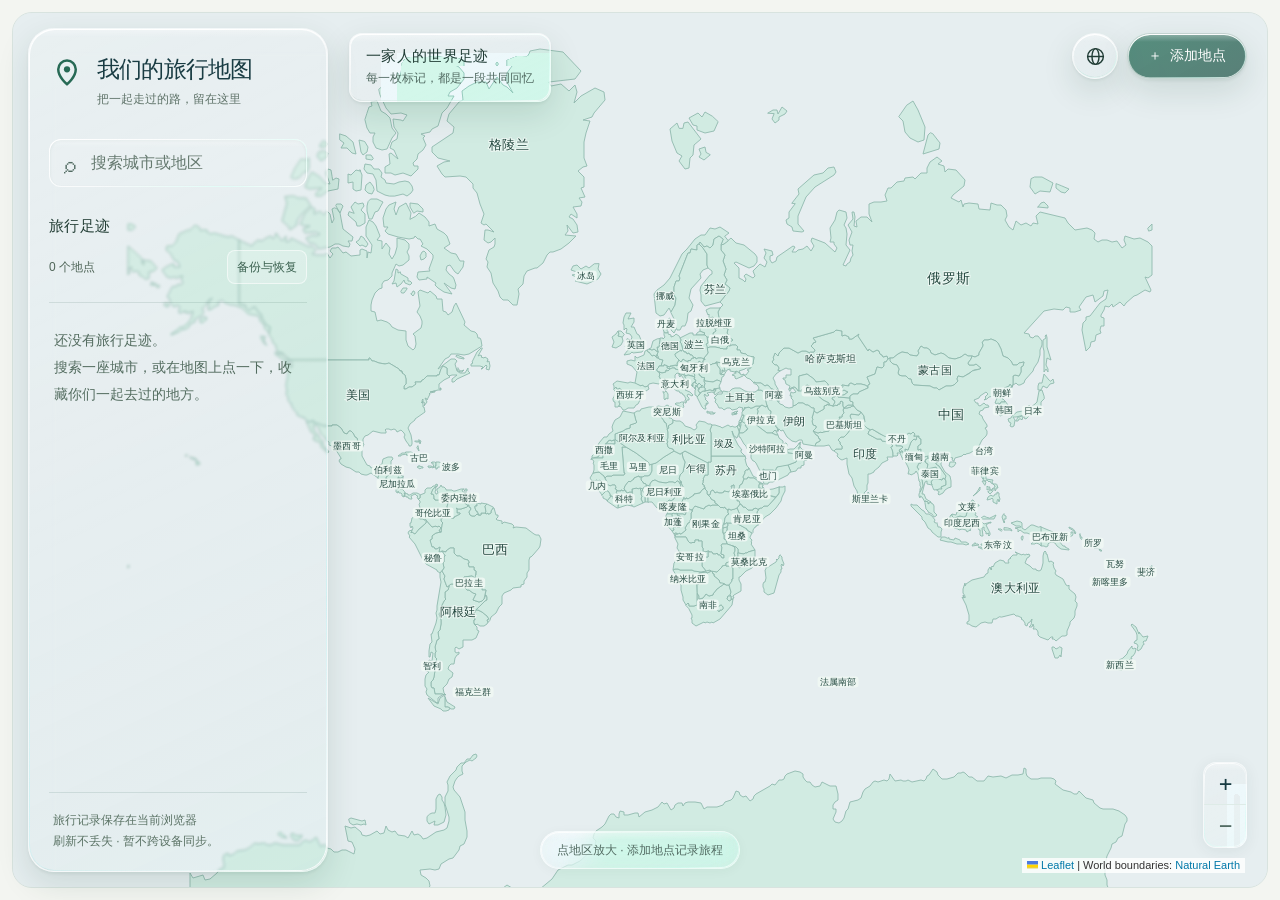
==== commit b5abd1bb: "Refine both map UIs with convex glass and prevent map boundary overscroll" ====
--- a/index.html
+++ b/index.html
@@ -48,7 +48,7 @@
     @media(max-width:760px){.app{grid-template-columns:1fr}.rail{padding:12px 14px;border-radius:18px;max-height:36dvh;box-shadow:var(--shadow)}.brand{margin-bottom:10px}.brand h1{font-size:17px}.brand p{display:none}.section-head{margin-top:10px}.place-list{max-height:72px}.place-row{padding:8px}.place-row strong{font-size:14px}.place-row small{margin-top:3px}.empty-list{margin:4px 0;padding:10px;font-size:14px}.map-top{top:auto;left:14px;right:14px;bottom:82px}.map-hint{bottom:20px;font-size:12px}.panel-head{padding:18px}.panel-body{padding:18px}.leaflet-control-zoom{margin-bottom:156px!important}.search{height:44px}}
     @media(prefers-reduced-motion:reduce){*,*:before,*:after{transition:none!important;scroll-behavior:auto!important}}
   </style>
-  <link rel="stylesheet" href="./glass.css">
+  <link rel="stylesheet" href="./glass.css?v=20261111-convex">
 </head>
 <body>
   <main class="app">
@@ -60,6 +60,10 @@
       <div class="rail-foot">旅行记录保存在当前浏览器<br>刷新不丢失 · 暂不跨设备同步。</div>
     </aside>
     <section class="map-shell" aria-label="世界旅行地图"><div id="map" class="map"></div>
+      <div id="mapStatus" class="map-status">
+        <p id="mapStatusText" role="status">正在加载地图…</p>
+        <button id="mapRetry" class="save-btn" type="button" hidden>重试</button>
+      </div>
       <div class="map-top"><div class="map-caption"><b>一家人的世界足迹</b><span id="mapCaption">每一枚标记，都是一段共同回忆</span></div><div class="map-actions"><button id="locateBtn" class="icon-btn" title="回到地图总览" aria-label="回到地图总览"><svg aria-hidden="true" width="21" height="21" viewBox="0 0 24 24" fill="none" stroke="currentColor" stroke-width="1.65"><circle cx="12" cy="12" r="9"/><ellipse cx="12" cy="12" rx="4" ry="9"/><path d="M3 12h18"/></svg></button><button id="addBtn" class="pill-btn primary"><span aria-hidden="true">＋</span> <span id="addLabel">添加地点</span></button></div></div>
       <div class="map-hint">点地区平滑放大 · 点“添加地点”记录旅程</div>
     </section>
@@ -85,19 +89,77 @@
     </section>
   </dialog>
   <div id="toast" class="toast" role="status" aria-live="polite"></div>
+  <script>
+    (() => {
+      const text = document.getElementById("mapStatusText");
+      const retry = document.getElementById("mapRetry");
+      const login = document.getElementById("cloudLogin");
+      const status = () => login && !login.hidden ? login.querySelector('[role="status"]') : text;
+      if (location.protocol === "file:") {
+        status().textContent = "请通过网站或本地预览地址打开地图。直接双击文件时，浏览器无法读取地图数据。";
+        return;
+      }
+      retry.onclick = () => location.reload();
+      document.addEventListener("error", event => {
+        const script = event.target;
+        if (!(script instanceof HTMLScriptElement) ||
+            (script.type !== "module" && script.getAttribute("src") !== "./leaflet.js")) return;
+        const message = "页面组件加载失败，请检查网络后刷新页面。";
+        text.textContent = status().textContent = message;
+        retry.hidden = false;
+      }, true);
+    })();
+  </script>
   <script src="./leaflet.js" crossorigin=""></script>
   <script src="./local-store.js"></script>
   <script type="module">
   import {labelShape, labelFits} from "./region-labels.js";
+  import {applyGlassRefraction} from "./glass-refraction.js?v=20261111-convex";
   import {makeBackup, readBackup, planRestore} from "./backup.js";
   (() => {
   const $ = (s) => document.querySelector(s), dbName = "family-travel-map-v1";
   let db, places = [], markers = /* @__PURE__ */ new Map(), selectedId = null, pendingPoint = null, toastTimer;
   const reducedMotion = window.matchMedia("(prefers-reduced-motion: reduce)");
   const homeCenter = () => window.innerWidth <= 760 ? [31, 105] : [24, 8];
-  const map = L.map("map", { zoomControl: false, minZoom: 2, maxZoom: 18, worldCopyJump: true, zoomAnimation: !reducedMotion.matches, inertia: !reducedMotion.matches }).setView(homeCenter(), 2);
+  const map = L.map("map", {
+    zoomControl: false, minZoom: 2, maxZoom: 18, worldCopyJump: false,
+    // GeoJSON has one world, so keep the camera inside its geographic coverage.
+    maxBounds: [[-85, -180], [85, 180]], maxBoundsViscosity: 1,
+    zoomAnimation: !reducedMotion.matches, inertia: !reducedMotion.matches,
+    // Continuous zoom: the wheel no longer snaps between whole levels.
+    zoomSnap: 0.15, wheelPxPerZoomLevel: 100, wheelDebounceTime: 25,
+    inertiaDeceleration: 2800, inertiaMaxSpeed: 1600, easeLinearity: 0.2
+  }).setView(homeCenter(), 2);
   reducedMotion.addEventListener("change", () => { map.options.inertia = !reducedMotion.matches; });
   L.control.zoom({ position: "bottomright" }).addTo(map);
+  // Motion bus: live blur over a moving map is what makes panning stutter, so the
+  // material is dropped for the duration of the gesture and restored once it settles.
+  let idleTimer = 0;
+  const setMoving = (on) => {
+    document.body.classList.toggle("is-map-moving", on);
+    if (!on) document.body.classList.remove("is-zooming");
+  };
+  map.on("movestart zoomstart", () => { clearTimeout(idleTimer); setMoving(true); });
+  map.on("zoomstart", () => document.body.classList.add("is-zooming"));
+  const settleMotion = () => { clearTimeout(idleTimer); idleTimer = setTimeout(() => setMoving(false), 110); };
+  map.on("moveend zoomend resize", settleMotion);
+  // A surface only gets its backdrop filter once it has finished sliding in.
+  const syncForeground = () => document.body.classList.toggle("has-foreground", !!document.querySelector(".panel.open,dialog[open]"));
+  const settleMaterial = (el, delay, onSettled) => {
+    syncForeground();
+    el.classList.remove("settled");
+    clearTimeout(el.settleTimer);
+    el.settleTimer = setTimeout(() => {
+      el.classList.add("settled");
+      onSettled?.();
+    }, delay);
+  };
+  document.querySelectorAll("dialog").forEach(dialog => dialog.addEventListener("close", () => {
+    clearTimeout(dialog.settleTimer);
+    dialog.classList.remove("settled");
+    syncForeground();
+  }));
+  applyGlassRefraction(document.querySelectorAll(".rail,.map-caption,.map-actions button,.leaflet-control-zoom,.panel"));
   map.attributionControl.addAttribution('World boundaries: <a href="https://www.naturalearthdata.com/about/terms-of-use/" target="_blank" rel="noreferrer">Natural Earth</a>');
   for (const [name, order] of [["countries", 400], ["administrative", 410], ["cities", 420]]) {
     map.createPane(name).style.zIndex = order;
@@ -139,10 +201,15 @@
     if (lit && !hidden) layer.bringToFront();
   }
   function renderVisitedRegions() {
-    visitSignature = places.map((p) => `${p.id}:${p.lat}:${p.lng}`).sort().join("|");
-    countryLayer.eachLayer(paintRegion);
-    adminLayer.eachLayer(paintRegion);
-    cityLayer.eachLayer(paintRegion);
+    // Repainting 200+ paths (and re-appending them with bringToFront) costs a full
+    // style recalc. Only do it when the set of visited coordinates actually changed.
+    const next = places.map((p) => `${p.id}:${p.lat}:${p.lng}`).sort().join("|");
+    if (next !== visitSignature) {
+      visitSignature = next;
+      countryLayer.eachLayer(paintRegion);
+      adminLayer.eachLayer(paintRegion);
+      cityLayer.eachLayer(paintRegion);
+    }
     updateRegionNames();
   }
   let regionSelection = null, regionRevision = 0, pickingPoint = false;
@@ -150,7 +217,7 @@
   function regionName(p) {
     return p.name || adminCountryNames[p.ADM0_A3] || p.NAME_ZH || p.NAME || p.name_en || p.ADMIN || "";
   }
-  let hiddenCountry = null, hiddenProvince = null, labelFrame = 0;
+  let hiddenCountry = null, hiddenProvince = null, labelFrame = 0, layoutZoom = map.getZoom();
   const namePoints = new WeakMap(), nameMarkers = new Map();
   const measure = document.createElement("canvas").getContext("2d");
   const widths = new Map();
@@ -199,7 +266,7 @@
     const layers = [...cityLayer.getLayers(), ...adminLayer.getLayers(), ...countryLayer.getLayers()];
     const scale = map.getZoomScale(targetZoom, 0), size = map.getSize(), view = map.getContainer().getBoundingClientRect();
     const origin = map.project(targetCenter, targetZoom).subtract(size.divideBy(2));
-    const chrome = [...document.querySelectorAll(".rail,.map-caption,.map-actions,.map-hint,.leaflet-control-zoom")]
+    const chrome = [...document.querySelectorAll(".rail,.map-caption,.map-actions,.map-hint,.leaflet-control-zoom,.panel.open")]
       .map(el => el.getBoundingClientRect()).filter(r => r.width && r.height)
       .map(r => ({left:r.left-view.left, right:r.right-view.left, top:r.top-view.top, bottom:r.bottom-view.top}));
     const candidates = [];
@@ -263,11 +330,44 @@
     for (const [layer, marker] of nameMarkers) {
       if (!visible.has(layer)) { marker.remove(); nameMarkers.delete(layer); }
     }
-  }
-  map.on("zoom moveend resize", updateRegionNames);
-  // During a CSS zoom-out, discard labels that won't fit at the smaller scale
-  // before Leaflet animates their positions. Fly-to uses live zoom events instead.
-  map.on("zoomanim", ({zoom, center}) => { if (zoom < map.getZoom()) layoutNames(zoom, center, true); });
+    layoutZoom = map.getZoom();
+  }
+  // Panning reveals new names without waiting for pointer-up. Leave zoom animation
+  // to the existing marker transforms, then do a final layout when the camera stops.
+  let lastPanLabels = -Infinity;
+  map.on("move", () => {
+    const now = performance.now();
+    if (document.body.classList.contains("is-zooming") || now - lastPanLabels < 80) return;
+    lastPanLabels = now;
+    updateRegionNames();
+  });
+  map.on("zoomend moveend resize", updateRegionNames);
+  // The scale variable is scoped to the marker pane, not :root, so a zoom step only
+  // invalidates the few label boxes instead of the whole document. Short zoom steps
+  // scale the existing labels with the map; a long flight fades them out and lets the
+  // post-flight layout drop them back in, which is what big map apps do.
+  const labelPane = map.getPane("markerPane");
+  let labelScale = 1, labelOpacity = 1;
+  function onZoomFrame(zoom) {
+    const delta = zoom - layoutZoom;
+    const jump = Math.abs(delta) > 1;
+    const scale = jump ? 1 : Math.min(1.25, Math.max(0.8, 2 ** delta));
+    const opacity = jump ? 0 : 1;
+    if (Math.abs(scale - labelScale) < 0.004 && opacity === labelOpacity) return;
+    labelScale = scale;
+    labelOpacity = opacity;
+    labelPane.style.setProperty("--label-scale", scale.toFixed(4));
+    labelPane.style.setProperty("--label-opacity", String(opacity));
+  }
+  map.on("zoomanim", (e) => onZoomFrame(e.zoom));
+  map.on("move", () => onZoomFrame(map.getZoom()));
+  map.on("zoomend", () => {
+    labelPane.style.setProperty("--label-ms", "0ms");
+    labelScale = 1; labelOpacity = 1;
+    labelPane.style.setProperty("--label-scale", "1");
+    labelPane.style.setProperty("--label-opacity", "1");
+    requestAnimationFrame(() => labelPane.style.setProperty("--label-ms", "240ms"));
+  });
   function clearCities() {
     cityLayer.clearLayers();
     const previous = hiddenProvince;
@@ -339,8 +439,16 @@
   } }).addTo(map);
   const chinaData = new Map();
   function chinaBoundaries(code) {
-    if (!chinaData.has(code)) chinaData.set(code, api(`/api/regions/${code}`).catch((e) => { chinaData.delete(code); throw e; }));
-    return chinaData.get(code);
+    const cached = chinaData.get(code);
+    const request = cached || api(`/api/regions/${code}`).catch(error => {
+      if (chinaData.get(code) === request) chinaData.delete(code);
+      throw error;
+    });
+    chinaData.delete(code);
+    chinaData.set(code, request);
+    // Keep only recently used geometry. The active Leaflet layers hold their own references.
+    if (chinaData.size > 3) chinaData.delete(chinaData.keys().next().value);
+    return request;
   }
   async function showChinaCities(province, revision) {
     try {
@@ -351,6 +459,7 @@
       if (!features.length) throw Error("没有市级边界");
       cityLayer.addData({ type: "FeatureCollection", features });
       hiddenProvince = province;
+      paintRegion(province);
       renderVisitedRegions();
       $("#mapCaption").textContent = `${province.feature.properties.name} · 点击城市／区继续放大`;
       notify("市／区地图已载入，点击地区可放大并记录旅行");
@@ -367,6 +476,7 @@
         if (revision !== regionRevision) return;
         adminLayer.addData({ type: "FeatureCollection", features: data.features.filter((f) => f.properties?.name) });
         hiddenCountry = country;
+        paintRegion(country);
         renderVisitedRegions();
         $("#mapCaption").textContent = "中国 · 点击省份查看市级地图";
         notify("点击省份进入市级地图；直辖市按区展示");
@@ -387,6 +497,7 @@
       adminLayer.clearLayers();
       adminLayer.addData({ type: "FeatureCollection", features });
       hiddenCountry = country;
+      paintRegion(country);
       renderVisitedRegions();
       $("#mapCaption").textContent = `${adminCountryNames[countryCode]} · 点击省／州继续放大`;
       refreshMapActions();
@@ -408,10 +519,38 @@
     refreshMapActions();
     map.flyTo(homeCenter(), 2, motion());
   }
-  fetch("world.geojson").then((r) => {
-    if (!r.ok) throw Error("Map data unavailable");
-    return r.json();
-  }).then((data) => { countryLayer.addData(data); renderVisitedRegions(); }).catch(() => notify("\u4E16\u754C\u8F6E\u5ED3\u52A0\u8F7D\u5931\u8D25\uFF0C\u53EF\u5237\u65B0\u9875\u9762\u91CD\u8BD5", true));
+  async function loadWorldMap() {
+    $("#mapRetry").hidden = true;
+    $("#mapStatusText").textContent = "正在加载地图…";
+    try {
+      const response = await fetch("./world.geojson");
+      if (!response.ok) throw Error("Map data unavailable");
+      const data = await response.json();
+      if (!data.features?.length) throw Error("No country boundaries");
+      countryLayer.addData(data);
+      map.invalidateSize({animate:false});
+      renderVisitedRegions();
+      $("#mapStatus").hidden = true;
+    } catch {
+      countryLayer.clearLayers();
+      $("#mapStatusText").textContent = "地图加载失败，请检查网络后重试。";
+      $("#mapRetry").hidden = false;
+    }
+  }
+  $("#mapRetry").onclick = loadWorldMap;
+  // Embedded previews and mobile browser chrome can resize the container without
+  // resizing the window. Leaflet must project again when its real size settles.
+  let mapSizeFrame = 0;
+  const syncMapSize = () => {
+    cancelAnimationFrame(mapSizeFrame);
+    mapSizeFrame = requestAnimationFrame(() => {
+      map.invalidateSize({animate:false});
+      updateRegionNames();
+    });
+  };
+  if (typeof ResizeObserver !== "undefined") new ResizeObserver(syncMapSize).observe(map.getContainer());
+  addEventListener("pageshow", syncMapSize);
+  loadWorldMap();
   function openDb() {
     return new Promise((resolve, reject) => {
       const req = indexedDB.open(dbName, 1);
@@ -429,7 +568,7 @@
   }
   async function api(path, options = {}) { return localApi(path, options); }
   function allPlaces() {
-    return api("/api/places");
+    return api("/api/places?focus=" + encodeURIComponent(selectedId || ""));
   }
   function saveRecord(p) {
     const { photos, ...place } = p;
@@ -469,7 +608,8 @@
       if (!Number.isFinite(p.lat) || !Number.isFinite(p.lng)) return;
       let m = markers.get(p.id);
       if (!m) {
-        m = L.marker([p.lat, p.lng], { icon: markerIcon(p.id === selectedId) }).addTo(map).on("click", () => selectPlace(p.id));
+        const placeId = p.id;
+        m = L.marker([p.lat, p.lng], { icon: markerIcon(placeId === selectedId) }).addTo(map).on("click", () => selectPlace(placeId));
         markers.set(p.id, m);
       } else {
         if (!m.getLatLng().equals([p.lat, p.lng])) m.setLatLng([p.lat, p.lng]);
@@ -487,13 +627,38 @@
     }
   }
   const detailFields = {name:"#placeName", date:"#placeDate", intro:"#placeIntro", memory:"#placeMemory"};
-  function fillPanel(p, keepFields = false) {
-    if (!keepFields) for (const [key, field] of Object.entries(detailFields)) $(field).value = p[key] || "";
+  let detailBaseline = {};
+  let shownGallery = null;
+  function clearGallery() {
+    $("#photoGrid").replaceChildren();
+    for (const url of shownGallery?.urls || []) URL.revokeObjectURL(url);
+    shownGallery = null;
+  }
+  function renderGallery(p) {
+    if (shownGallery && shownGallery.photos === p.photos && shownGallery.name === p.name) return;
+    clearGallery();
+    const urls = [];
+    shownGallery = {photos:p.photos, name:p.name, urls};
     $("#photoCount").textContent = (p.photos || []).length + " \u5F20";
     $("#photoGrid").innerHTML = (p.photos || []).map((photo, i) => {
-      const src = typeof photo === "string" ? photo : photo.url;
-      return `<div class="photo-card"><img src="${esc(src)}" alt="${esc(p.name || "\u65C5\u884C")}\u7167\u7247 ${i + 1}" loading="lazy"><button class="photo-remove" data-photo="${i}" aria-label="\u5220\u9664\u8FD9\u5F20\u7167\u7247">\xD7</button></div>`;
+      let src = typeof photo === "string" ? photo : photo.url;
+      if (photo?.blob instanceof Blob) {
+        src = URL.createObjectURL(photo.blob);
+        urls.push(src);
+      }
+      const image = src ? `<img src="${esc(src)}" alt="${esc(p.name || "\u65C5\u884C")}\u7167\u7247 ${i + 1}" loading="lazy" decoding="async">` : '<span class="photo-pending">正在加载照片…</span>';
+      return `<div class="photo-card">${image}<button class="photo-remove" data-photo="${i}" aria-label="\u5220\u9664\u8FD9\u5F20\u7167\u7247">\xD7</button></div>`;
     }).join("") + '<button class="add-photo" id="addPhoto"><span>\uFF0B</span><span>\u6DFB\u52A0\u7167\u7247</span></button>';
+  }
+  function fillPanel(p, keepFields = false) {
+    for (const [key, field] of Object.entries(detailFields)) {
+      const input = $(field), value = p[key] || "";
+      if (!keepFields || input.value === detailBaseline[key] || input.value === value) {
+        input.value = value;
+        detailBaseline[key] = value;
+      }
+    }
+    renderGallery(p);
     $("#panelTitle").textContent = p.name || "\u672A\u547D\u540D\u5730\u70B9";
     $("#deletePlace").style.display = p.id === "draft" ? "none" : "block";
   }
@@ -501,18 +666,26 @@
     const el = $("#detailPanel");
     el.classList.add("open");
     el.setAttribute("aria-hidden", "false");
+    settleMaterial(el, 340, updateRegionNames);
+    updateRegionNames();
+  }
+  function hasUnsavedDetails() {
+    return selectedId && Object.entries(detailFields).some(([key, field]) => $(field).value !== detailBaseline[key]);
   }
   function canLeaveDetails() {
-    const p = places.find(x => x.id === selectedId);
-    return !p || !Object.entries(detailFields).some(([key, field]) => $(field).value !== (p[key] || "")) ||
+    return !hasUnsavedDetails() ||
       window.confirm("有未保存的修改。要放弃这些修改吗？");
   }
   function closePanel(force = false) {
     if (!force && !canLeaveDetails()) return false;
     const el = $("#detailPanel");
-    el.classList.remove("open");
+    clearTimeout(el.settleTimer);
+    el.classList.remove("open", "settled");
     el.setAttribute("aria-hidden", "true");
+    syncForeground();
+    clearGallery();
     selectedId = null;
+    detailBaseline = {};
     render();
     return true;
   }
@@ -543,6 +716,7 @@
     $("#newDate").value = "";
     $("#addError").hidden = true;
     $("#addModal").showModal();
+    settleMaterial($("#addModal"), 300);
   }
   map.on("click", (e) => askAdd(e.latlng));
   $("#addBtn").onclick = () => {
@@ -591,16 +765,17 @@
   };
   $("#savePlace").onclick = async () => {
     const p = places.find((x) => x.id === selectedId);
-    if (!p) return;
+    if (!p) { notify("该地点已在其他设备上删除。", true); return; }
     const updated = {...p, ...Object.fromEntries(Object.entries(detailFields).map(([key, field]) => [key, $(field).value.trim()]))};
     updated.name ||= "未命名地点";
     try {
-      await saveRecord(updated);
+      await saveRecord(updated, detailBaseline);
+      if (selectedId === p.id) detailBaseline = Object.fromEntries(Object.keys(detailFields).map(key => [key, updated[key]]));
       Object.assign(p, updated);
-      render(selectedId !== p.id);
+      render(true);
       notify("\u65C5\u884C\u8BB0\u5F55\u5DF2\u4FDD\u5B58\uFF0C\u6240\u5728\u533A\u57DF\u5DF2\u70B9\u4EAE \u2728");
     } catch (e) {
-      notify("\u4FDD\u5B58\u5931\u8D25\uFF0C\u8BF7\u68C0\u67E5\u6D4F\u89C8\u5668\u5B58\u50A8\u7A7A\u95F4", true);
+      notify(e?.code === "FAMILY_MAP_CONFLICT" ? e.message : "\u4FDD\u5B58\u5931\u8D25\uFF0C\u8BF7\u68C0\u67E5\u6D4F\u89C8\u5668\u5B58\u50A8\u7A7A\u95F4", true);
     }
   };
   $("#deletePlace").onclick = async () => {
@@ -624,11 +799,12 @@
     }
     const b = e.target.closest("[data-photo]");
     if (b) {
-      const p = places.find((x) => x.id === selectedId), photo = p?.photos?.[Number(b.dataset.photo)];
+      const index = Number(b.dataset.photo);
+      const p = places.find((x) => x.id === selectedId), photo = p?.photos?.[index];
       if (!p || !photo) return;
       try {
         await api(`/api/photos/${encodeURIComponent(p.id)}/${encodeURIComponent(photo.id)}`, { method: "DELETE" });
-        p.photos.splice(Number(b.dataset.photo), 1);
+        p.photos = p.photos.filter(item => item.id !== photo.id);
         if (selectedId === p.id) fillPanel(p, true);
         notify("\u7167\u7247\u5DF2\u5220\u9664");
       } catch {
@@ -641,21 +817,33 @@
     const p = places.find((x) => x.id === selectedId);
     if (!p || !files.length) return;
     const allowed = files.filter((f) => f.type.startsWith("image/"));
-    if (allowed.length !== files.length) notify("\u53EA\u652F\u6301\u6DFB\u52A0\u56FE\u7247\u6587\u4EF6", true);
-    try {
-      await saveRecord(p);
+    let uploaded = 0, skipped = files.length - allowed.length;
+    let photoError = skipped ? "只支持添加图片文件。" : "";
+    e.target.disabled = true;
+    try {
       for (const f of allowed) {
         const form = new FormData();
         form.append("file", f);
-        await api(`/api/photos/${encodeURIComponent(p.id)}`, { method: "POST", body: form });
-      }
-      places = await allPlaces();
-      render(true);
-      notify(`\u5DF2\u6DFB\u52A0 ${allowed.length} \u5F20\u7167\u7247`);
-    } catch (err) {
-      notify("\u7167\u7247\u672A\u80FD\u4FDD\u5B58\uFF0C\u8BF7\u68C0\u67E5\u7F51\u7EDC\u540E\u91CD\u8BD5", true);
-    }
-    e.target.value = "";
+        try {
+          await api(`/api/photos/${encodeURIComponent(p.id)}`, { method: "POST", body: form });
+          uploaded++;
+        } catch (error) {
+          skipped++;
+          photoError = error?.message || "请稍后重试。";
+        }
+      }
+      if (uploaded) {
+        places = await allPlaces();
+        render(true);
+      }
+      if (skipped) notify(`已添加 ${uploaded} 张，${skipped} 张未上传。${photoError}`, true);
+      else notify(`已添加 ${uploaded} 张照片`);
+    } catch {
+      notify(uploaded ? `已上传 ${uploaded} 张照片，请刷新后查看。` : "照片未能保存，请检查网络或浏览器存储后重试。", true);
+    } finally {
+      e.target.value = "";
+      e.target.disabled = false;
+    }
   };
   const cityIndex = [["\u5317\u4EAC", 39.9042, 116.4074, "beijing \u5317\u4EAC Beijing"], ["\u4E0A\u6D77", 31.2304, 121.4737, "shanghai \u4E0A\u6D77 Shanghai"], ["\u6210\u90FD", 30.5728, 104.0668, "chengdu \u6210\u90FD Chengdu"], ["\u676D\u5DDE", 30.2741, 120.1551, "hangzhou \u676D\u5DDE Hangzhou"], ["\u897F\u5B89", 34.3416, 108.9398, "xian \u897F\u5B89 Xi\u2019an"], ["\u9999\u6E2F", 22.3193, 114.1694, "hong kong \u9999\u6E2F Hong Kong"], ["\u4E1C\u4EAC", 35.6762, 139.6503, "tokyo \u4E1C\u4EAC Tokyo"], ["\u4EAC\u90FD", 35.0116, 135.7681, "kyoto \u4EAC\u90FD Kyoto"], ["\u5927\u962A", 34.6937, 135.5023, "osaka \u5927\u962A Osaka"], ["\u9996\u5C14", 37.5665, 126.978, "seoul \u9996\u5C14 Seoul"], ["\u65B0\u52A0\u5761", 1.3521, 103.8198, "singapore \u65B0\u52A0\u5761 Singapore"], ["\u66FC\u8C37", 13.7563, 100.5018, "bangkok \u66FC\u8C37 Bangkok"], ["\u5DF4\u9ECE", 48.8566, 2.3522, "paris \u5DF4\u9ECE Paris"], ["\u4F26\u6566", 51.5072, -0.1276, "london \u4F26\u6566 London"], ["\u7F57\u9A6C", 41.9028, 12.4964, "rome \u7F57\u9A6C Rome"], ["\u7EBD\u7EA6", 40.7128, -74.006, "new york \u7EBD\u7EA6 New York"], ["\u6D1B\u6749\u77F6", 34.0522, -118.2437, "los angeles \u6D1B\u6749\u77F6 Los Angeles"], ["\u65E7\u91D1\u5C71", 37.7749, -122.4194, "san francisco \u65E7\u91D1\u5C71 San Francisco"], ["\u6089\u5C3C", -33.8688, 151.2093, "sydney \u6089\u5C3C Sydney"], ["\u58A8\u5C14\u672C", -37.8136, 144.9631, "melbourne \u58A8\u5C14\u672C Melbourne"], ["\u6E29\u54E5\u534E", 49.2827, -123.1207, "vancouver \u6E29\u54E5\u534E Vancouver"], ["\u8FEA\u62DC", 25.2048, 55.2708, "dubai \u8FEA\u62DC Dubai"], ["\u4F0A\u65AF\u5766\u5E03\u5C14", 41.0082, 28.9784, "istanbul \u4F0A\u65AF\u5766\u5E03\u5C14 Istanbul"], ["\u4E09\u4E9A", 18.2528, 109.5119, "sanya \u4E09\u4E9A Sanya"]];
   function showSearchResults(data, local = false) {
@@ -746,6 +934,7 @@
     setBackupBusy(false);
     setBackupStatus("");
     backupDialog.showModal();
+    settleMaterial(backupDialog, 300);
   };
   $("#backupClose").onclick = () => backupDialog.close();
   backupDialog.oncancel = e => { if (backupBusy) e.preventDefault(); };
--- a/glass.css
+++ b/glass.css
@@ -1,15 +1,33 @@
 /* Only controls and floating surfaces get glass; the map and scrim stay sharp. */
 :root {
   font-family:-apple-system,BlinkMacSystemFont,"Segoe UI","PingFang SC","Microsoft YaHei",sans-serif;
-  --glass: #f8fcfaee;
-  --glass-edge: #fff;
-  --glass-shadow: inset 0 1px 0 #fff, 0 1px 3px #193c4318, 0 7px 20px #193c4310;
-  --glass-blur: blur(14px) saturate(1.24);
-  --glass-ink: #274841;
-  --glass-muted: #4c665f;
+  --glass: #f8fcfa;
+  --glass-ink: #173832;
+  --glass-muted: #31544c;
+  --glass-rim: inset 0 0 0 .5px #fff9, inset 0 1px 0 #ffffffeb, inset 0 -1px 0 #0d26230f;
+  --glass-shadow: 0 1px 2px #0d26230d, 0 10px 30px #0d26231a;
+  --glass-surface-shadow: var(--glass-rim),var(--glass-shadow);
+  --glass-clear: linear-gradient(180deg,#ffffff2b,#ffffff0a 54%,#e0fff019);
+  --glass-float: linear-gradient(180deg,#ffffffad,#ffffff70);
+  --glass-drawer: linear-gradient(180deg,#f8fcfa92,#f8fcfad1);
+  --glass-dark: linear-gradient(180deg,#073e35bf,#062e29b8);
+  --glass-control-blur: blur(1px) saturate(1.35);
+  --glass-panel-blur: blur(8px) saturate(1.5);
+  --glass-float-blur: blur(22px) saturate(1.8) brightness(1.04);
+  --glass-spring: cubic-bezier(.32,.72,0,1);
 }
 .app {overflow:clip}
 .map-shell {isolation:isolate}
+.map-shell,.leaflet-container {background:#c6deeb}
+.map-status {
+  position:absolute;z-index:440;top:50%;left:50%;transform:translate(-50%,-50%);
+  width:max-content;max-width:calc(100% - 40px);padding:14px 18px;
+  border-radius:18px;background:#f8fcfa;color:var(--glass-ink);
+  box-shadow:var(--glass-shadow);text-align:center;
+}
+.map-status p {margin:0;font-size:14px;line-height:1.6}
+.map-status button {margin-top:10px}
+.rail {border-right:0;box-shadow:1px 0 2px #0d262308,8px 0 24px #0d26230d}
 .panel[aria-hidden="true"] {visibility:hidden}
 .map-hint[hidden] {display:none}
 .picking-point.leaflet-container,.picking-point.leaflet-container .leaflet-interactive {cursor:crosshair}
@@ -18,6 +36,7 @@
   border-top:1px solid #648a7725;background:#f8fcfaf2;
 }
 .panel-body {min-height:0}
+.photo-pending {display:grid;place-items:center;height:100%;font-size:12px;color:var(--glass-muted)}
 #addModal,#backupDialog {box-sizing:border-box;margin:auto;max-width:calc(100% - 28px);max-height:calc(100dvh - 32px);overflow:auto}
 #addModal::backdrop,#backupDialog::backdrop {background:#18383242}
 .rail-tools {display:flex;align-items:center;gap:8px}
@@ -33,7 +52,11 @@
 #backupStatus.error {color:#842b2b}
 #backupDialog button:disabled,.backup-link:disabled {opacity:.55;cursor:not-allowed}
 #addError {color:#842b2b}
-.toast {bottom:70px;max-width:calc(100% - 28px);width:max-content}
+.toast {
+  bottom:70px;max-width:calc(100% - 28px);width:max-content;border-radius:999px;
+  background:#0b4b40;box-shadow:var(--glass-surface-shadow);
+  transition:opacity 220ms var(--glass-spring),transform 220ms var(--glass-spring);
+}
 .leaflet-control-attribution {
   margin:0 12px 4px 0!important;
   font-size:11px!important;
@@ -41,28 +64,47 @@
 .search, .search-results, .map-caption, .map-hint, .pill-btn, .icon-btn,
 .panel, .modal, .leaflet-popup-content-wrapper, .leaflet-popup-tip {
   background: var(--glass);
-  border: 1px solid var(--glass-edge);
-  box-shadow: var(--glass-shadow);
+  border: 1px solid #fff9;
+  box-shadow: var(--glass-surface-shadow);
   color: var(--glass-ink);
 }
 .search {
-  background: #eaf3ef;
-  border-color: #fff;
-  box-shadow: inset 0 1px 1px #23453e12, 0 0 0 1px #d9e7e1;
-}
+  background: #f6fbf8;
+  display:block;
+  box-shadow:var(--glass-rim),0 0 0 1px #86a99b70;
+}
+.search,.search-wrap,.map-actions button,.map-hint {border-radius:999px}
+.map-caption,.search-results {border-radius:22px}
+.map-caption,.map-actions button {position:relative}
+.search:focus {border-color:#337d70;box-shadow:var(--glass-rim),0 0 0 2px #337d7066}
 .search::placeholder, .search-icon, .map-caption span, .map-hint, .modal p,
 .brand p, .empty-list, .rail-foot, .photo-head span, .place-row small {
   color: var(--glass-muted);
 }
 .search-icon {z-index:1;pointer-events:none}
-.panel {background:#f8fcfaed}
+.panel {
+  border-radius:26px;opacity:0;transform:translateX(calc(100% + 30px)) scale(1.02);
+  transition:transform 300ms var(--glass-spring),opacity 220ms var(--glass-spring);
+}
+.panel.open {opacity:1;transform:translateX(0) scale(1)}
+.modal {
+  border-radius:26px;
+  transition:transform 260ms var(--glass-spring),opacity 200ms var(--glass-spring);
+}
+@starting-style {
+  .modal[open] {opacity:0;transform:scale(1.02)}
+}
 .panel-head {border-color:#648a7725}
+.panel-head .eyebrow {color:#266558}
 .field input, .field textarea {
-  background:#ffffffde;
+  background:#ffffffdc;
   border-color:#a3bcb27d;
   color:var(--glass-ink);
-}
-.field input::placeholder, .field textarea::placeholder {color:#506962}
+  box-shadow:inset 0 1px 2px #0d26230f;
+}
+.field input::placeholder, .field textarea::placeholder {color:var(--glass-muted)}
+.search-result {background:transparent;color:var(--glass-ink)}
+.search-result span {color:var(--glass-muted)}
 .modal-backdrop {background:#18383242;backdrop-filter:none}
 .pill-btn.primary {
   background:#116a5def;
@@ -79,43 +121,374 @@
   border:1px solid #fff;
   box-shadow:inset 0 1px 0 #fff,0 1px 2px #193c4316;
 }
+.panel-close {width:44px;height:44px;border-radius:999px}
+.map-actions button,.panel-close,.leaflet-bar a {
+  transition:transform 200ms var(--glass-spring),box-shadow 200ms var(--glass-spring);
+}
+.map-actions button:active,.panel-close:active,.leaflet-bar a:active {transform:scale(.96)}
 .leaflet-bar {
   background:var(--glass);
-  border:1px solid var(--glass-edge)!important;
-  box-shadow:var(--glass-shadow)!important;
-}
-.leaflet-bar a {background:transparent}
-.leaflet-bar a:hover {background:#fff9}
-.leaflet-bar a.leaflet-disabled {background:#e7f1ed80;color:#4c665f!important}
+  border:1px solid #fff9!important;
+  border-radius:24px!important;
+  box-shadow:var(--glass-surface-shadow)!important;
+}
+.leaflet-bar a {background:transparent;width:44px!important;height:44px!important;line-height:44px!important}
+.leaflet-bar a:hover {background:#ffffff46}
+.leaflet-bar a.leaflet-disabled {background:#f8fcfa26;color:var(--glass-muted)!important}
 .leaflet-bar a:focus-visible {outline:2px solid #146b5b;outline-offset:-3px}
 @supports (backdrop-filter: blur(1px)) or (-webkit-backdrop-filter: blur(1px)) {
-  .map-caption,.map-hint,.map-actions button,.panel,.modal,.leaflet-bar,.search-results {
-    -webkit-backdrop-filter:var(--glass-blur);
-    backdrop-filter:var(--glass-blur);
-  }
-  .map-caption,.map-hint,.icon-btn,.leaflet-bar {background:#f8fffcaa}
-  .panel {background:#f8fcfae0}
+  .rail {background:#edf6f2}
+  .search,.map-caption,.map-hint,.map-actions button,.leaflet-bar {background:var(--glass-clear)}
+  :is(.map-caption,.map-hint,.map-actions button,.leaflet-bar) {
+    -webkit-backdrop-filter:var(--glass-control-blur);
+    backdrop-filter:var(--glass-lens,var(--glass-control-blur)) saturate(1.34) brightness(1.04);
+  }
+  .panel.open {
+    background:var(--glass-drawer);
+    -webkit-backdrop-filter:var(--glass-panel-blur);
+    backdrop-filter:var(--glass-panel-blur);
+  }
+  .modal {
+    background:var(--glass-float);
+    -webkit-backdrop-filter:var(--glass-float-blur);
+    backdrop-filter:var(--glass-float-blur);
+  }
+  .search-results {background:#f8fcfaee}
+  .map-actions .icon-btn:hover {background:var(--glass-clear);box-shadow:var(--glass-rim),0 3px 14px #0d262326}
+  .map-actions .pill-btn.primary,.map-actions .pill-btn.primary:hover,.toast:not(.error) {
+    background:var(--glass-dark);color:#fff;border-color:#fff9;box-shadow:var(--glass-surface-shadow);
+  }
+  :where(.search-wrap,.map-caption,.map-hint,.map-actions button,.leaflet-bar,.panel,.modal)::before {
+    content:"";position:absolute;inset:0;border-radius:inherit;pointer-events:none;
+    background:radial-gradient(ellipse 76% 31% at 23% 0%,#ffffff91,transparent 83%);
+    mix-blend-mode:screen;
+  }
+  .map-actions button:active::before {transform:scaleX(.84);opacity:.72}
+  @supports (mask-composite: exclude) or (-webkit-mask-composite: xor) {
+    :where(.search-wrap,.map-caption,.map-hint,.map-actions button,.leaflet-bar,.panel,.modal)::after {
+      content:"";position:absolute;inset:0;border-radius:inherit;padding:1px;pointer-events:none;
+      background:linear-gradient(155deg,#fffffff2,#ffffff0f 42%,#c9fff277 78%,#ffffffcc);
+      -webkit-mask:linear-gradient(#000 0 0) content-box,linear-gradient(#000 0 0);
+      mask:linear-gradient(#000 0 0) content-box,linear-gradient(#000 0 0);
+      -webkit-mask-composite:xor;mask-composite:exclude;
+    }
+  }
+  /* An open foreground surface gets the filter budget. */
+  body.has-foreground :is(.rail,.map-caption,.map-hint,.map-actions button,.leaflet-bar) {
+    -webkit-backdrop-filter:none;
+    backdrop-filter:none;
+  }
 }
 @media(max-width:760px) {
-  :root {--glass-blur:blur(7px) saturate(1.12)}
-  .rail {background:#f8fcfaee;border-color:#fff;box-shadow:var(--glass-shadow)}
-  .panel,.modal {background:#f8fcfaf9}
-  .panel,.modal,.search-results {backdrop-filter:none;-webkit-backdrop-filter:none}
-  .leaflet-bar a {width:44px!important;height:44px!important;line-height:44px!important}
-  .panel-close {width:44px;height:44px}
+  :root {
+    --glass-panel-blur:blur(6px) saturate(1.45);
+    --glass-float-blur:blur(14px) saturate(1.8) brightness(1.04);
+  }
+  .rail {
+    border:1px solid #ffffffa0;border-radius:22px;box-shadow:var(--glass-surface-shadow);
+    -webkit-backdrop-filter:none;backdrop-filter:none;
+  }
+  @supports (backdrop-filter: blur(1px)) or (-webkit-backdrop-filter: blur(1px)) {
+    .rail {
+      background:linear-gradient(180deg,#f8fcfa55,#f8fcfa24);
+      -webkit-backdrop-filter:blur(2px) saturate(1.35);
+      backdrop-filter:blur(2px) saturate(1.35);
+    }
+  }
   .backup-link {min-height:44px}
   .rail {max-height:44dvh}
   .place-list:has(.empty-list) {max-height:none}
-  .panel {height:min(58dvh,670px)}
+  .panel {height:min(58dvh,670px);border-radius:26px 26px 0 0;transform:translateY(calc(100% + 18px)) scale(1.02)}
+  .panel.open {transform:translateY(0) scale(1)}
   .panel-actions {padding:10px 18px max(10px,env(safe-area-inset-bottom))}
   .leaflet-control-zoom {margin-bottom:128px!important}
   .toast {bottom:136px}
 }
 @media(prefers-reduced-transparency:reduce) {
-  :root {--glass-blur:none;--glass:#f8fcfa}
-  .rail,.panel,.modal,.map-caption,.map-hint,.icon-btn,.leaflet-bar {background:#f8fcfa}
-  .rail {backdrop-filter:none;-webkit-backdrop-filter:none}
+  .rail,.search,.search-results,.panel,.panel.open,.modal,.map-caption,.map-hint,.map-actions button,.leaflet-bar {
+    background:#f8fcfa;
+    -webkit-backdrop-filter:none;
+    backdrop-filter:none;
+  }
+  .map-actions .pill-btn.primary,.map-actions .pill-btn.primary:hover,.toast:not(.error) {background:#116a5d;color:#fff}
+  .map-actions .icon-btn:hover {background:#f8fcfa}
+  :where(.search-wrap,.map-caption,.map-hint,.map-actions button,.leaflet-bar,.panel,.modal)::before,
+  :where(.search-wrap,.map-caption,.map-hint,.map-actions button,.leaflet-bar,.panel,.modal)::after {content:none}
 }
 @media(prefers-reduced-motion:reduce) {
-  .photo-card:hover img,.pill-btn:hover,.icon-btn:hover {transform:none}
-}
+  .photo-card:hover img,.pill-btn:hover,.icon-btn:hover,.panel,.panel.open,.modal[open],
+  .map-actions button:active,.panel-close:active,.leaflet-bar a:active,.map-actions button:active::before {transform:none}
+  .toast,.toast.show {transform:translateX(-50%)}
+}
+
+/* ------------------------------------------------------------------
+   Motion budget. Live backdrop-filter over a moving map forces the
+   blur to be recomputed for every frame of the gesture, which is the
+   real reason panning and pinching feel sticky on mid-range phones.
+   The material is dropped while the map moves and restored once it
+   settles, so nothing is lost visually but the frames stay cheap.
+   ------------------------------------------------------------------ */
+body.is-map-moving :is(.search,.map-caption,.map-hint,.map-actions button,.leaflet-bar,.rail,.panel,.modal,.toast) {
+  -webkit-backdrop-filter:none!important;
+  backdrop-filter:none!important;
+}
+body.is-map-moving .region-lit {filter:none!important}
+body.is-map-moving .pin-core {box-shadow:0 1px 3px #24413d33}
+
+/* A surface that is still sliding in gets a flat tint; the filter is attached
+   only after it lands. Animating an element that carries a live blur is the
+   other half of the stutter people read as "not smooth". */
+.panel.open {background:#f8fcfaf2;-webkit-backdrop-filter:none;backdrop-filter:none}
+.panel.open.settled {
+  background:var(--glass-drawer);
+  -webkit-backdrop-filter:var(--glass-panel-blur);
+  backdrop-filter:var(--glass-panel-blur);
+}
+dialog.modal[open] {background:#f8fcfaf5;-webkit-backdrop-filter:none;backdrop-filter:none}
+dialog.modal[open].settled {
+  background:var(--glass-float);
+  -webkit-backdrop-filter:var(--glass-float-blur);
+  backdrop-filter:var(--glass-float-blur);
+}
+.panel.open,.modal[open] {will-change:transform}
+.panel.open.settled,.modal[open].settled {will-change:auto}
+@media(prefers-reduced-transparency:reduce) {
+  .panel.open.settled,dialog.modal[open].settled {
+    background:#f8fcfa;
+    -webkit-backdrop-filter:none;
+    backdrop-filter:none;
+  }
+}
+
+/* Country names track the map by scale instead of being re-laid out on every
+   zoom frame: one inherited variable, compositor-only animation. A long flight
+   fades them out instead, so they cannot pile up mid-air. */
+.region-name {opacity:var(--label-opacity,1);transition:opacity 140ms linear}
+.region-name span {
+  transform:translate(-50%,-50%) scale(var(--label-scale,1));
+  transform-origin:50% 50%;
+  transition:transform var(--label-ms,240ms) linear;
+}
+body.is-zooming .region-name span {transition:none}
+
+/* Touch and press feedback: respond on pointer-down, not 300ms later. */
+button,a,input,textarea,label,.place-row,.photo-card,.add-photo {-webkit-tap-highlight-color:transparent}
+button,.place-row,.photo-card,.add-photo {-webkit-user-select:none;user-select:none;touch-action:manipulation}
+.pill-btn,.icon-btn,.place-row,.photo-card,.add-photo,.save-btn,.cancel-btn,.delete-btn,.panel-close,.search-result {
+  transition:transform 160ms cubic-bezier(.2,.9,.28,1),background-color 180ms ease,box-shadow 180ms ease;
+}
+.pill-btn:active,.icon-btn:active,.add-photo:active,.save-btn:active,.cancel-btn:active,
+.delete-btn:active,.place-row:active,.search-result:active {transform:scale(.965)}
+.place-list,.panel-body {overscroll-behavior:contain;-webkit-overflow-scrolling:touch}
+.place-list {scroll-behavior:smooth}
+.photo-card img {content-visibility:auto}
+
+@media(prefers-reduced-motion:reduce) {
+  .region-name span {transition:none}
+  .pill-btn,.icon-btn,.place-row,.photo-card,.add-photo,.save-btn,.cancel-btn,
+  .delete-btn,.panel-close,.search-result {transition-property:background-color,box-shadow}
+  .pill-btn:active,.icon-btn:active,.add-photo:active,.save-btn:active,.cancel-btn:active,
+  .delete-btn:active,.place-row:active,.search-result:active {transform:none}
+  .place-list {scroll-behavior:auto}
+}
+
+/* Travel journal layout. The map is the main sheet inside a quiet green frame. */
+:root {
+  --glass-ink:#213d36;
+  --glass-muted:#526b62;
+  --glass-clear:linear-gradient(180deg,#fffffff0,#ffffffe0);
+  --glass-drawer:linear-gradient(180deg,#fcfdfbf5,#f8fbf8f5);
+  --glass-float:linear-gradient(180deg,#fffffff7,#f9fcfaf2);
+  --glass-control-blur:blur(12px) saturate(1.2);
+  --glass-panel-blur:blur(18px) saturate(1.2);
+  --glass-shadow:0 4px 20px #203f3412;
+  --glass-rim:inset 0 1px 0 #ffffffb0;
+}
+body {background:#f3f5f1}
+.app {grid-template-columns:340px minmax(0,1fr);grid-template-rows:minmax(0,1fr);padding:12px 12px 12px 0;gap:0}
+.rail {background:#f3f5f1!important;padding:30px 24px 18px;box-shadow:none;border:0}
+.brand {gap:12px;margin-bottom:30px;align-items:flex-start}
+.brand-mark {width:36px;height:40px;border-radius:0;background:transparent;color:#276a55;flex:none}
+.brand-mark svg {width:30px;height:30px}
+.brand h1 {font-size:23px;line-height:1.4;letter-spacing:-.8px;font-weight:650}
+.brand p {font-size:12px;line-height:1.6;margin-top:5px;color:#5e7268}
+.search-wrap {border-radius:12px}
+.search {height:48px;border-radius:12px;background:#fff!important;border:1px solid #dce5dc;box-shadow:none}
+.search::placeholder {color:#667a70}
+.search-icon {top:12px;left:15px;font-size:23px;color:#526b62}
+.section-head {flex-wrap:wrap;gap:14px;margin:30px 0 14px;align-items:center}
+.section-head h2 {font-size:15px;color:#233e35;letter-spacing:.02em}
+.rail-tools {display:flex;flex-wrap:wrap;gap:6px;width:100%;align-items:center}
+.count {margin-right:auto;padding:0;background:none;color:#4f6558;border-radius:0;font-size:12px;font-variant-numeric:tabular-nums}
+.backup-link {padding:7px 9px;background:transparent;color:#3c6251;min-height:34px;border:1px solid #dae3d9;border-radius:8px;font-size:12px}
+.backup-link:hover {background:#e5ece2}
+.place-list {margin:0 -8px;padding:0 8px;scrollbar-width:thin;scrollbar-color:#bccdc0 transparent}
+.place-row {padding:15px 12px;margin:0 0 6px;gap:13px;border:1px solid transparent;border-radius:12px}
+.place-row:hover {background:#e9eee6}
+.place-row.active {background:#fff;border-color:#d9e4d8}
+.place-row strong {font-size:15px;font-weight:600;line-height:1.5;overflow-wrap:anywhere}
+.place-row small {font-size:12px;line-height:1.5;margin-top:4px;color:#4f6558;font-variant-numeric:tabular-nums}
+.place-emoji {width:34px;height:38px;background:transparent;border-radius:0;font-size:0;color:#467b61}
+.place-emoji::before {content:"";width:18px;height:23px;background:currentColor;clip-path:path("M9 0C4 0 0 4 0 9c0 6 9 14 9 14s9-8 9-14C18 4 14 0 9 0Zm0 5a4 4 0 1 1 0 8 4 4 0 0 1 0-8Z")}
+.empty-list {border:0;border-top:1px solid #dce4d8;border-radius:0;background:none;margin-top:4px;padding:24px 5px;color:#536c5f;font-size:14px;line-height:1.9}
+.rail-foot {border-top:1px solid #dce4d8;padding:17px 4px 0;font-size:12px;line-height:1.8;color:#5b7365}
+.map-shell {height:100%;border:1px solid #d8e3df;border-radius:20px;overflow:hidden;min-width:0}
+.map-shell,.leaflet-container {background:#e6eef0}
+.map-top {top:20px;left:20px;right:20px;align-items:flex-start;gap:16px}
+.map-caption {padding:13px 16px;border-radius:13px;background:#ffffffe8;max-width:310px;box-shadow:0 2px 14px #2347390b}
+.map-caption b {font-size:15px;letter-spacing:.02em;font-weight:600}
+.map-caption span {font-size:12px;line-height:1.6;margin-top:3px}
+.map-actions {gap:9px;flex:none}
+.pill-btn,.icon-btn {height:46px;min-height:46px}
+.map-actions .pill-btn.primary,.map-actions .pill-btn.primary:hover {background:#285f4c;color:white;border:1px solid #285f4c;box-shadow:0 3px 10px #244f3218}
+.pill-btn {padding:0 20px;font-size:14px;font-weight:600}
+.icon-btn {width:46px}
+.map-hint {font-size:12px;bottom:18px;padding:9px 16px;box-shadow:0 2px 12px #2347390b}
+.leaflet-bar {border-radius:13px!important;box-shadow:0 3px 16px #1c3f3212!important}
+.leaflet-bar a {width:42px!important;height:42px!important;line-height:42px!important;font-weight:400}
+.leaflet-bottom.leaflet-right {right:10px;bottom:10px}
+.panel {top:24px;right:24px;bottom:24px;width:min(420px,calc(100% - 370px));border:1px solid #dde7de;border-radius:20px;box-shadow:0 12px 50px #1b44351a}
+.panel-head {padding:24px;gap:12px;border-color:#dce5da}
+.panel-head h2 {font-size:24px;font-weight:600;line-height:1.4;letter-spacing:-.5px}
+.eyebrow {font-size:11px;letter-spacing:.12em;margin-bottom:7px}
+.panel-body {padding:22px 24px 28px}
+.field {margin-bottom:19px}
+.field label {font-size:13px;color:#4c6758;margin-bottom:8px}
+.field input,.field textarea {border:1px solid #d5e0d4;border-radius:10px;background:#fff;box-shadow:none;padding:10px 12px;font-size:16px}
+.field input:focus,.field textarea:focus {outline:2px solid #578a6d;outline-offset:2px}
+.panel-actions {padding:14px 24px;background:#f9fcf7;border-color:#dce5da}
+.save-btn {background:#285f4c;border-radius:10px;font-weight:600}
+.save-btn:hover {background:#204f3e}
+.delete-btn {border-radius:10px;background:#f6ece8;color:#954f3f;font-weight:500}
+.cancel-btn {border-radius:10px;background:#f2f6ef;box-shadow:none;border:1px solid #dae4d7}
+.modal {border-radius:20px;padding:28px;border:1px solid #dce5d8}
+.modal h2 {font-size:22px;line-height:1.5;font-weight:600;margin-bottom:10px}
+.modal p {line-height:1.8;color:#526b5c}
+#cloudLogin {background:#fbfdf8;border:1px solid #d8e3d5;box-shadow:0 16px 70px #2c50331c}
+#cloudLogin .save-btn {width:100%;margin-top:5px}
+#accountAdminDialog {width:min(480px,calc(100% - 28px))}
+@media(min-width:761px) and (max-width:1100px) {
+  .app {grid-template-columns:294px minmax(0,1fr)}
+  .rail {padding-left:18px;padding-right:18px}
+  .brand h1 {font-size:20px}
+  .map-caption {max-width:215px}
+  .map-caption span {font-size:11px}
+  .panel {width:min(410px,calc(100% - 320px))}
+}
+@media(max-width:760px) {
+  .app {display:block;padding:0}
+  .map-shell {height:100dvh;border:0;border-radius:0}
+  .rail {top:max(10px,env(safe-area-inset-top));left:10px;right:10px;padding:14px 16px 10px;border:1px solid #dce6d8;border-radius:18px;max-height:36dvh;background:#f9fcf7f5!important;box-shadow:0 4px 24px #274d3212;backdrop-filter:none!important}
+  .brand {margin-bottom:12px;gap:9px;align-items:center}
+  .brand-mark {width:24px;height:25px}
+  .brand-mark svg {width:23px;height:23px}
+  .brand h1 {font-size:18px;letter-spacing:-.4px}
+  .brand p {display:none}
+  .search {height:44px}
+  .section-head {margin:13px 0 4px;gap:8px;flex-wrap:nowrap}
+  .section-head h2 {font-size:13px;white-space:nowrap}
+  .rail-tools {width:auto;justify-content:flex-end;gap:5px}
+  .count {margin-right:2px;font-size:11px}
+  .backup-link {min-height:44px;padding:6px;font-size:11px}
+  .place-list {max-height:74px}
+  .place-list:has(.empty-list) {max-height:none}
+  .empty-list {border:0;margin:0;padding:8px 3px 4px;font-size:12px;line-height:1.7}
+  .place-row {padding:8px 9px;gap:9px}
+  .place-row strong {font-size:14px}
+  .place-row small {font-size:11px;margin-top:2px}
+  .place-emoji {width:24px;height:30px}
+  .map-top {top:auto;bottom:max(25px,env(safe-area-inset-bottom));left:16px;right:16px}
+  .map-actions {gap:8px}
+  .pill-btn {padding:0 18px}
+  .map-hint {bottom:84px;font-size:11px;max-width:calc(100% - 100px);padding:7px 12px}
+  .leaflet-control-zoom {margin-bottom:18px!important}
+  .leaflet-bottom.leaflet-right {right:7px;bottom:78px}
+  .leaflet-control-attribution {font-size:10px!important;margin-bottom:0!important}
+  .panel {top:auto;left:0;right:0;bottom:0;width:auto;height:min(62dvh,680px);border-radius:22px 22px 0 0}
+  .panel-head {padding:19px 20px 15px}
+  .panel-head h2 {font-size:21px}
+  .panel-body {padding:17px 20px 24px}
+  .panel-actions {padding:12px 20px max(12px,env(safe-area-inset-bottom))}
+  .modal {padding:23px}
+  .toast {bottom:90px}
+}
+@media(prefers-reduced-transparency:reduce) {
+  .map-caption,.map-hint,.map-actions button,.leaflet-bar,.rail,.panel.open.settled,.modal,dialog.modal[open].settled {background:#f8fcfa!important;backdrop-filter:none!important;-webkit-backdrop-filter:none!important}
+  .map-actions .pill-btn.primary {background:#285f4c!important}
+}
+
+/* Liquid material over the live map, with Shu Ding's SVG lens at the rim. */
+:root {
+  --glass-clear:linear-gradient(155deg,#ffffff20,#ffffff06 55%,#c4f5ed12);
+  --glass-drawer:linear-gradient(155deg,#ffffff85,#f2fffa6b);
+  --glass-float:linear-gradient(155deg,#ffffffac,#f3fffa96);
+  --glass-rim:inset 0 0 0 .5px #ffffffba,inset 0 1px 0 #ffffffed,inset 0 -1px 0 #173f3522;
+  --glass-shadow:0 2px 3px #123c2910,0 12px 32px #123c2920;
+}
+.app {display:block;padding:12px}
+.map-shell {height:100%;width:100%}
+.rail {
+  position:absolute;left:28px;top:28px;bottom:28px;width:300px;height:auto;
+  padding:24px 20px 18px;border:1px solid #ffffff8a;border-radius:26px;
+  background:var(--glass-clear)!important;box-shadow:var(--glass-surface-shadow);
+  -webkit-backdrop-filter:blur(2px);
+  backdrop-filter:blur(1.5px) var(--glass-lens,blur(0px));
+}
+.rail::before,.rail::after {content:"";position:absolute;inset:0;border-radius:inherit;pointer-events:none}
+.rail::before {background:linear-gradient(180deg,#ffffff55,transparent 8px)}
+.rail::after {padding:1px;background:linear-gradient(145deg,#fff,#ffffff08 38%,#a1e9ec60 74%,#ffffffe0);-webkit-mask:linear-gradient(#000 0 0) content-box,linear-gradient(#000 0 0);mask:linear-gradient(#000 0 0) content-box,linear-gradient(#000 0 0);-webkit-mask-composite:xor;mask-composite:exclude}
+.map-top {left:336px}
+.search {background:#ffffff12!important;border-color:#ffffff9c;box-shadow:inset 0 1px 3px #23463b12}
+.place-row.active {background:#ffffff85;border-color:#ffffff9c}
+.backup-link {background:#ffffff30;border-color:#ffffff90}
+.backup-link:hover,.place-row:hover {background:#ffffff85}
+.rail-foot,.empty-list {border-color:#4a756828}
+.map-caption {background:var(--glass-clear);box-shadow:var(--glass-surface-shadow);border:1px solid #ffffff90}
+.map-actions .pill-btn.primary,.map-actions .pill-btn.primary:hover {
+  background:linear-gradient(150deg,#0d5e45aa,#174b40ae);border:1px solid #ffffffa3;
+  box-shadow:var(--glass-surface-shadow);
+}
+.panel.open.settled {
+  background:var(--glass-drawer);
+  -webkit-backdrop-filter:var(--glass-lens,blur(0px));
+  backdrop-filter:var(--glass-lens,blur(0px));
+}
+.panel-head {background:#ffffff22}
+.panel-actions {background:#ffffff69}
+.field input,.field textarea {background:#ffffffba}
+.modal,dialog.modal[open],dialog.modal[open].settled,#cloudLogin {
+  background:var(--glass-float);
+  -webkit-backdrop-filter:none;
+  backdrop-filter:none;
+  box-shadow:var(--glass-surface-shadow);
+}
+body.has-foreground .rail {background:var(--glass-clear)!important}
+@media(min-width:761px) and (max-width:1100px) {
+  .rail {left:24px;top:24px;bottom:24px;width:270px;padding:22px 16px}
+  .map-top {left:306px}
+}
+@media(max-width:760px) {
+  .app {padding:0}
+  .rail {left:10px;right:10px;top:max(10px,env(safe-area-inset-top));bottom:auto;width:auto;max-height:36dvh;padding:14px 16px 10px;border-radius:22px;backdrop-filter:blur(1.5px) var(--glass-lens,blur(0px))!important;-webkit-backdrop-filter:blur(2px)}
+  .map-top {left:16px}
+  .map-shell {height:100dvh}
+  .map-caption {display:none}
+}
+@supports not ((backdrop-filter:blur(1px)) or (-webkit-backdrop-filter:blur(1px))) {
+  .rail {background:#edf7efed!important}
+}
+@supports (backdrop-filter:blur(0px)) {
+  .map-caption,.map-hint,.map-actions button,.leaflet-bar {
+    -webkit-backdrop-filter:var(--glass-lens,blur(0px));
+    backdrop-filter:var(--glass-lens,blur(0px));
+  }
+  :where(.search-wrap,.map-caption,.map-hint,.map-actions button,.leaflet-bar,.panel,.modal)::before {
+    background:linear-gradient(180deg,#ffffff55,transparent 8px);
+    mix-blend-mode:normal;
+  }
+}
+@media(prefers-reduced-transparency:reduce) {
+  .rail {background:#f8fcfa!important;-webkit-backdrop-filter:none!important;backdrop-filter:none!important}
+  .rail::before,.rail::after {content:none}
+  .map-actions .pill-btn.primary {background:#285f4c!important}
+}
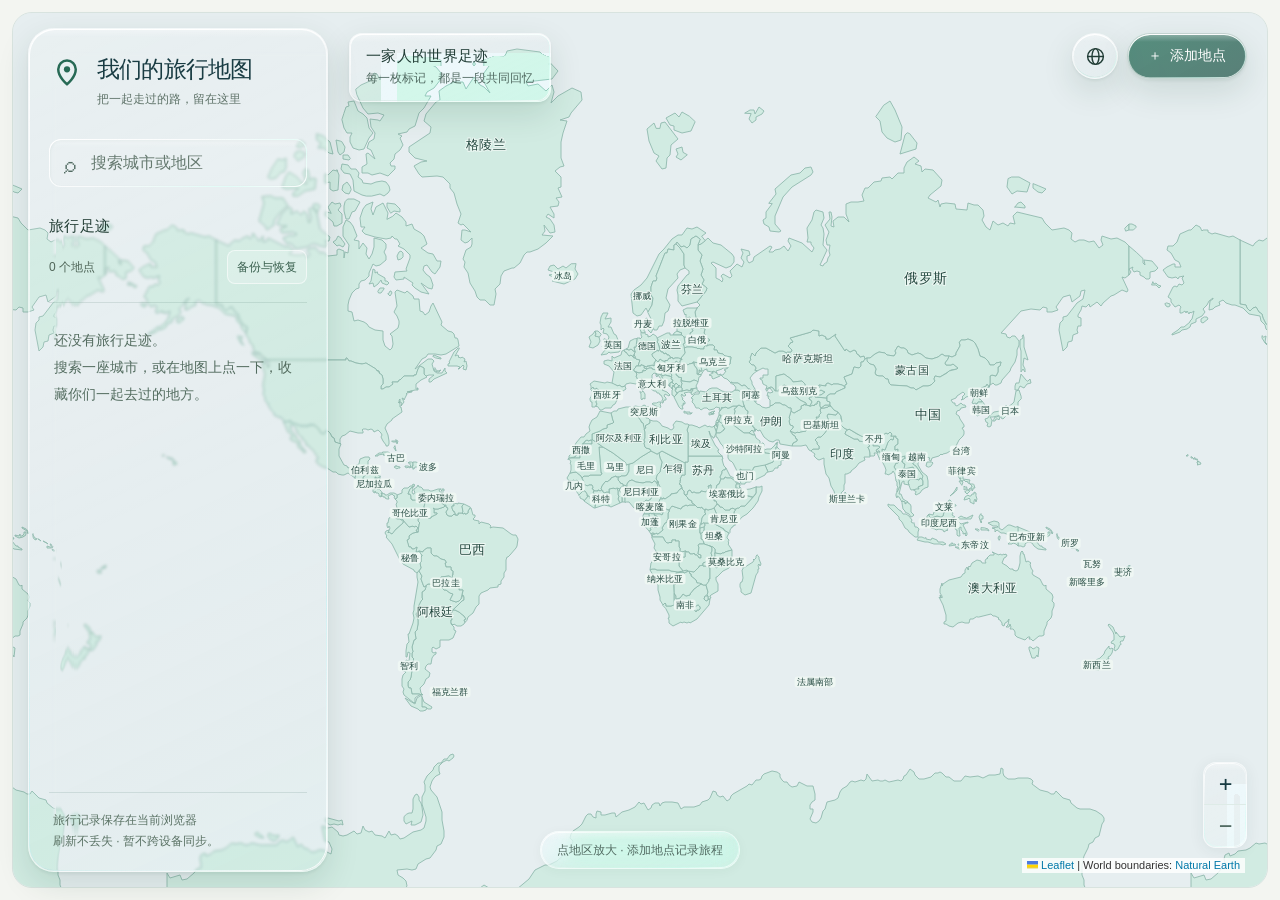
==== commit 55517a22: "Publish seamless horizontal world wrapping on both maps and keep polygons drawn during dragging" ====
--- a/index.html
+++ b/index.html
@@ -18,6 +18,9 @@
       body:not(.leaflet-dragging) #map path.leaflet-interactive:not(.region-lit):hover{stroke:#528d7d;stroke-width:1.4px}
     }
     .region-name{background:none;border:0;pointer-events:none}
+    /* The map shell clips the viewport. Keep complete region paths available
+       outside Leaflet's last renderer bounds while a drag is still in progress. */
+    .leaflet-countries-pane>svg,.leaflet-administrative-pane>svg,.leaflet-cities-pane>svg{overflow:visible}
     .region-name span{display:block;width:max-content;transform:translate(-50%,-50%);white-space:pre;text-align:center;font-family:"PingFang SC","Microsoft YaHei UI","Microsoft YaHei",sans-serif;font-weight:600;letter-spacing:.025em;color:#244940;-webkit-text-stroke:2px #eff8f4;paint-order:stroke fill;line-height:1.2}
     .region-name.is-badge span{padding:0 2px;border-radius:3px;background:#eff8f4ed;-webkit-text-stroke:0}
     .region-name.is-selected span{color:#10372f}
@@ -48,7 +51,7 @@
     @media(max-width:760px){.app{grid-template-columns:1fr}.rail{padding:12px 14px;border-radius:18px;max-height:36dvh;box-shadow:var(--shadow)}.brand{margin-bottom:10px}.brand h1{font-size:17px}.brand p{display:none}.section-head{margin-top:10px}.place-list{max-height:72px}.place-row{padding:8px}.place-row strong{font-size:14px}.place-row small{margin-top:3px}.empty-list{margin:4px 0;padding:10px;font-size:14px}.map-top{top:auto;left:14px;right:14px;bottom:82px}.map-hint{bottom:20px;font-size:12px}.panel-head{padding:18px}.panel-body{padding:18px}.leaflet-control-zoom{margin-bottom:156px!important}.search{height:44px}}
     @media(prefers-reduced-motion:reduce){*,*:before,*:after{transition:none!important;scroll-behavior:auto!important}}
   </style>
-  <link rel="stylesheet" href="./glass.css?v=20261111-convex">
+  <link rel="stylesheet" href="./glass.css?v=20261112-wrap">
 </head>
 <body>
   <main class="app">
@@ -114,6 +117,7 @@
   <script src="./local-store.js"></script>
   <script type="module">
   import {labelShape, labelFits} from "./region-labels.js";
+  import {wrapLongitude, repeatWorldFeatures, sameWorldRegion} from "./map-world.js";
   import {applyGlassRefraction} from "./glass-refraction.js?v=20261111-convex";
   import {makeBackup, readBackup, planRestore} from "./backup.js";
   (() => {
@@ -123,17 +127,23 @@
   const homeCenter = () => window.innerWidth <= 760 ? [31, 105] : [24, 8];
   const map = L.map("map", {
     zoomControl: false, minZoom: 2, maxZoom: 18, worldCopyJump: false,
-    // GeoJSON has one world, so keep the camera inside its geographic coverage.
-    maxBounds: [[-85, -180], [85, 180]], maxBoundsViscosity: 1,
+    // Longitude repeats. The distant horizontal limit is never reached because
+    // camera longitude is normalized after each movement.
+    maxBounds: [[-85, -1000000], [85, 1000000]], maxBoundsViscosity: 1,
     zoomAnimation: !reducedMotion.matches, inertia: !reducedMotion.matches,
     // Continuous zoom: the wheel no longer snaps between whole levels.
     zoomSnap: 0.15, wheelPxPerZoomLevel: 100, wheelDebounceTime: 25,
     inertiaDeceleration: 2800, inertiaMaxSpeed: 1600, easeLinearity: 0.2
   }).setView(homeCenter(), 2);
+  const worldRadius = Math.ceil(Math.max(screen.width, innerWidth) / map.options.crs.scale(2) / 2) + 1;
+  const worldOffsets = Array.from({length:worldRadius * 2 + 1}, (_,i) => (i-worldRadius) * 360);
+  map.on("moveend", () => {
+    const center = map.getCenter(), lng = wrapLongitude(center.lng);
+    if (Math.abs(lng-center.lng) > 0.001) map.panTo([center.lat,lng], {animate:false});
+  });
   reducedMotion.addEventListener("change", () => { map.options.inertia = !reducedMotion.matches; });
   L.control.zoom({ position: "bottomright" }).addTo(map);
-  // Motion bus: live blur over a moving map is what makes panning stutter, so the
-  // material is dropped for the duration of the gesture and restored once it settles.
+  // Gesture state controls label transitions only; glass keeps the same material.
   let idleTimer = 0;
   const setMoving = (on) => {
     document.body.classList.toggle("is-map-moving", on);
@@ -186,14 +196,15 @@
     return false;
   }
   function featureHasVisit(feature) {
-    const cached = visitCache.get(feature);
+    const geometry = feature._sourceGeometry || feature.geometry;
+    const cached = visitCache.get(geometry);
     if (cached?.signature === visitSignature) return cached.lit;
-    const lit = places.some((p) => Number.isFinite(p.lat) && Number.isFinite(p.lng) && geometryContainsPoint([Number(p.lng), Number(p.lat)], feature.geometry));
-    visitCache.set(feature, { signature: visitSignature, lit });
+    const lit = places.some((p) => Number.isFinite(p.lat) && Number.isFinite(p.lng) && geometryContainsPoint([wrapLongitude(Number(p.lng)), Number(p.lat)], geometry));
+    visitCache.set(geometry, { signature: visitSignature, lit });
     return lit;
   }
   function paintRegion(layer) {
-    const hidden = layer === hiddenCountry || layer === hiddenProvince;
+    const hidden = sameWorldRegion(layer, hiddenCountry) || sameWorldRegion(layer, hiddenProvince);
     const lit = featureHasVisit(layer.feature);
     layer.setStyle({ ...(lit ? litRegionStyle : baseRegionStyle), opacity: hidden ? 0 : 1, fillOpacity: hidden ? 0 : 1 });
     if (layer.getElement()) layer.getElement().style.pointerEvents = hidden ? "none" : "";
@@ -271,29 +282,31 @@
       .map(r => ({left:r.left-view.left, right:r.right-view.left, top:r.top-view.top, bottom:r.bottom-view.top}));
     const candidates = [];
     for (const layer of layers) {
-      if (layer === hiddenProvince || layer === hiddenCountry || (shrinking && !nameMarkers.has(layer))) continue;
-      if (!namePoints.has(layer.feature.geometry)) {
-        namePoints.set(layer.feature.geometry, labelShape(layer.feature.geometry, ([lng, lat]) => {
+      if (sameWorldRegion(layer, hiddenProvince) || sameWorldRegion(layer, hiddenCountry) || (shrinking && !nameMarkers.has(layer))) continue;
+      const sourceGeometry = layer.feature._sourceGeometry || layer.feature.geometry;
+      if (!namePoints.has(sourceGeometry)) {
+        namePoints.set(sourceGeometry, labelShape(sourceGeometry, ([lng, lat]) => {
           const {x, y} = map.project([lat, lng], 0); return [x, y];
         }));
       }
-      const shape = namePoints.get(layer.feature.geometry);
+      const shape = namePoints.get(sourceGeometry);
+      const worldX = (layer.feature._worldOffset || 0) / 360 * map.options.crs.scale(0);
       const p = layer.feature.properties;
       const name = regionName(p);
       if (!shape || !name) continue;
-      const selected = layer === regionSelection?.layer;
+      const selected = sameWorldRegion(layer, regionSelection?.layer);
       const font = Math.min(size.x <= 760 ? 15 : 17, Math.max(10, Math.round(9 + Math.sqrt(Math.min(shape.width, shape.height) * scale) / 3)));
-      const x = shape.anchor[0] * scale - origin.x, y = shape.anchor[1] * scale - origin.y;
+      const x = (shape.anchor[0] + worldX) * scale - origin.x, y = shape.anchor[1] * scale - origin.y;
       if (x < 0 || x > size.x || y < 0 || y > size.y) continue;
       const tier = layer.options.pane === "cities" ? 2 : layer.options.pane === "administrative" ? 1 : 0;
-      candidates.push({layer, name, p, shape, selected, font, x, y, tier});
+      candidates.push({layer, name, p, shape, selected, font, x, y, tier, worldX});
     }
     candidates.sort((a, b) => Number(b.selected) - Number(a.selected) || b.tier - a.tier || b.shape.area - a.shape.area);
     const boxes = [], visible = new Set();
     // Reserve room for full names first. Tiny regions get a centered badge, never
     // a label moved into a neighboring region; coincident badges wait for zoom.
     for (const compact of shrinking ? [false] : [false, true]) {
-      for (const {layer, name, p, shape, selected, font, x, y, tier} of candidates) {
+      for (const {layer, name, p, shape, selected, font, x, y, tier, worldX} of candidates) {
         if (visible.has(layer)) continue;
         let marker = nameMarkers.get(layer);
         const options = shrinking ? [marker.options.labelVariant] : labelOptions(name, p, font, compact);
@@ -311,7 +324,7 @@
           boxes.push(box);
           if (shrinking) break;
           if (!marker) {
-            const anchor = map.unproject(L.point(...shape.anchor), 0);
+            const anchor = map.unproject(L.point(shape.anchor[0] + worldX, shape.anchor[1]), 0);
             marker = L.marker(anchor, {interactive:false, keyboard:false,
               icon:L.divIcon({className:"region-name", html:"<span></span>", iconSize:[0,0], iconAnchor:[0,0]})}).addTo(map);
             nameMarkers.set(layer, marker);
@@ -372,13 +385,13 @@
     cityLayer.clearLayers();
     const previous = hiddenProvince;
     hiddenProvince = null;
-    if (previous) paintRegion(previous);
+    if (previous) adminLayer.eachLayer(layer => { if (sameWorldRegion(layer, previous)) paintRegion(layer); });
     updateRegionNames();
   }
   function restoreCountry() {
     const previous = hiddenCountry;
     hiddenCountry = null;
-    if (previous) paintRegion(previous);
+    if (previous) countryLayer.eachLayer(layer => { if (sameWorldRegion(layer, previous)) paintRegion(layer); });
   }
   function zoomToRegion(layer, name, latlng, maxZoom = 9) {
     const bounds = layer.getBounds();
@@ -401,7 +414,8 @@
     askAdd(e.latlng, regionName(feature.properties));
     return true;
   }
-  const countryLayer = L.geoJSON(null, { pane:"countries", style: baseRegionStyle, onEachFeature: (feature, layer) => {
+  const countryLayer = L.geoJSON(null, { pane:"countries", renderer:L.svg({pane:"countries",padding:1}), noClip:true, style: baseRegionStyle, onEachFeature: (feature, layer) => {
+    layer.on("add", () => paintRegion(layer));
     layer.on("click", (e) => {
       if (pickRegion(e, feature)) return;
       const code = feature.properties?.ADM0_A3 || feature.properties?.ADM0_A3_EH;
@@ -418,7 +432,8 @@
     });
     paintRegion(layer);
   } }).addTo(map);
-  const adminLayer = L.geoJSON(null, { pane:"administrative", style: baseRegionStyle, onEachFeature: (feature, layer) => {
+  const adminLayer = L.geoJSON(null, { pane:"administrative", renderer:L.svg({pane:"administrative",padding:1}), noClip:true, style: baseRegionStyle, onEachFeature: (feature, layer) => {
+    layer.on("add", () => paintRegion(layer));
     layer.on("click", (e) => {
       if (pickRegion(e, feature)) return;
       const revision = ++regionRevision;
@@ -429,7 +444,8 @@
     });
     paintRegion(layer);
   } }).addTo(map);
-  const cityLayer = L.geoJSON(null, { pane:"cities", style: baseRegionStyle, onEachFeature: (feature, layer) => {
+  const cityLayer = L.geoJSON(null, { pane:"cities", renderer:L.svg({pane:"cities",padding:1}), noClip:true, style: baseRegionStyle, onEachFeature: (feature, layer) => {
+    layer.on("add", () => paintRegion(layer));
     layer.on("click", (e) => {
       if (pickRegion(e, feature)) return;
       ++regionRevision;
@@ -457,9 +473,9 @@
       if (revision !== regionRevision) return;
       const features = data.features.filter((f) => f.properties?.name);
       if (!features.length) throw Error("没有市级边界");
-      cityLayer.addData({ type: "FeatureCollection", features });
+      cityLayer.addData({ type: "FeatureCollection", features:repeatWorldFeatures(features, worldOffsets) });
       hiddenProvince = province;
-      paintRegion(province);
+      adminLayer.eachLayer(layer => { if (sameWorldRegion(layer, province)) paintRegion(layer); });
       renderVisitedRegions();
       $("#mapCaption").textContent = `${province.feature.properties.name} · 点击城市／区继续放大`;
       notify("市／区地图已载入，点击地区可放大并记录旅行");
@@ -474,9 +490,9 @@
       if (countryCode === "CHN") {
         const data = await chinaBoundaries(100000);
         if (revision !== regionRevision) return;
-        adminLayer.addData({ type: "FeatureCollection", features: data.features.filter((f) => f.properties?.name) });
+        adminLayer.addData({ type: "FeatureCollection", features:repeatWorldFeatures(data.features.filter((f) => f.properties?.name), worldOffsets) });
         hiddenCountry = country;
-        paintRegion(country);
+        countryLayer.eachLayer(layer => { if (sameWorldRegion(layer, country)) paintRegion(layer); });
         renderVisitedRegions();
         $("#mapCaption").textContent = "中国 · 点击省份查看市级地图";
         notify("点击省份进入市级地图；直辖市按区展示");
@@ -495,9 +511,9 @@
       });
       if (!features.length) throw Error("没有找到省／州边界");
       adminLayer.clearLayers();
-      adminLayer.addData({ type: "FeatureCollection", features });
+      adminLayer.addData({ type: "FeatureCollection", features:repeatWorldFeatures(features, worldOffsets) });
       hiddenCountry = country;
-      paintRegion(country);
+      countryLayer.eachLayer(layer => { if (sameWorldRegion(layer, country)) paintRegion(layer); });
       renderVisitedRegions();
       $("#mapCaption").textContent = `${adminCountryNames[countryCode]} · 点击省／州继续放大`;
       refreshMapActions();
@@ -527,7 +543,7 @@
       if (!response.ok) throw Error("Map data unavailable");
       const data = await response.json();
       if (!data.features?.length) throw Error("No country boundaries");
-      countryLayer.addData(data);
+      countryLayer.addData({type:"FeatureCollection",features:repeatWorldFeatures(data.features, worldOffsets)});
       map.invalidateSize({animate:false});
       renderVisitedRegions();
       $("#mapStatus").hidden = true;
@@ -606,18 +622,22 @@
     $("#placeList").innerHTML = places.length ? places.map((p) => `<button class="place-row ${p.id === selectedId ? "active" : ""}" data-id="${esc(p.id)}"><span class="place-emoji">\u{1F4CD}</span><span><strong>${esc(p.name || "\u672A\u547D\u540D\u5730\u70B9")}</strong><small>${esc(dateLabel(p.date))}</small></span></button>`).join("") : '<div class="empty-list">\u8FD8\u6CA1\u6709\u65C5\u884C\u8DB3\u8FF9\u3002<br>\u641C\u7D22\u4E00\u5EA7\u57CE\u5E02\uFF0C\u6216\u5728\u5730\u56FE\u4E0A\u70B9\u4E00\u4E0B\uFF0C\u6536\u85CF\u4F60\u4EEC\u4E00\u8D77\u53BB\u8FC7\u7684\u5730\u65B9\u3002</div>';
     places.forEach((p) => {
       if (!Number.isFinite(p.lat) || !Number.isFinite(p.lng)) return;
-      let m = markers.get(p.id);
-      if (!m) {
-        const placeId = p.id;
-        m = L.marker([p.lat, p.lng], { icon: markerIcon(placeId === selectedId) }).addTo(map).on("click", () => selectPlace(placeId));
-        markers.set(p.id, m);
-      } else {
-        if (!m.getLatLng().equals([p.lat, p.lng])) m.setLatLng([p.lat, p.lng]);
-        if (m.options.icon.options.className !== (p.id === selectedId ? "selected-pin" : "")) m.setIcon(markerIcon(p.id === selectedId));
-      }
-      m.bindPopup(`<b>${esc(p.name || "\u672A\u547D\u540D\u5730\u70B9")}</b><br><span>${esc(dateLabel(p.date))}</span>`);
+      for (const offset of worldOffsets) {
+        const markerKey = p.id + "@" + offset;
+        const position = [p.lat, wrapLongitude(p.lng) + offset];
+        let m = markers.get(markerKey);
+        if (!m) {
+          const placeId = p.id;
+          m = L.marker(position, { icon: markerIcon(placeId === selectedId), placeId }).addTo(map).on("click", () => selectPlace(placeId));
+          markers.set(markerKey, m);
+        } else {
+          if (!m.getLatLng().equals(position)) m.setLatLng(position);
+          if (m.options.icon.options.className !== (p.id === selectedId ? "selected-pin" : "")) m.setIcon(markerIcon(p.id === selectedId));
+        }
+        m.bindPopup(`<b>${esc(p.name || "\u672A\u547D\u540D\u5730\u70B9")}</b><br><span>${esc(dateLabel(p.date))}</span>`);
+      }
     });
-    for (const [key, m] of markers) if (!places.some((p) => p.id === key)) {
+    for (const [key, m] of markers) if (!places.some((p) => p.id === m.options.placeId)) {
       map.removeLayer(m);
       markers.delete(key);
     }
@@ -696,7 +716,11 @@
     render();
     openPanel();
     const p = places.find((x) => x.id === placeId);
-    if (p && Number.isFinite(p.lat) && Number.isFinite(p.lng)) map.panTo([p.lat, p.lng], motion(0.45));
+    if (p && Number.isFinite(p.lat) && Number.isFinite(p.lng)) {
+      const lng = wrapLongitude(p.lng);
+      const nearest = lng + Math.round((map.getCenter().lng - lng) / 360) * 360;
+      map.panTo([p.lat, nearest], motion(0.45));
+    }
   }
   function refreshMapActions() {
     const hint = $(".map-hint");
@@ -710,7 +734,7 @@
     if ($("#addModal").open || (selectedId && !closePanel())) return;
     pickingPoint = false;
     refreshMapActions();
-    pendingPoint = { lat: latlng.lat, lng: latlng.lng };
+    pendingPoint = { lat: latlng.lat, lng: wrapLongitude(latlng.lng) };
     $("#modalCoords").textContent = name ? `记录位置：${name}` : "记录地图上选中的位置";
     $("#newName").value = name;
     $("#newDate").value = "";
--- a/glass.css
+++ b/glass.css
@@ -228,12 +228,8 @@
    The material is dropped while the map moves and restored once it
    settles, so nothing is lost visually but the frames stay cheap.
    ------------------------------------------------------------------ */
-body.is-map-moving :is(.search,.map-caption,.map-hint,.map-actions button,.leaflet-bar,.rail,.panel,.modal,.toast) {
-  -webkit-backdrop-filter:none!important;
-  backdrop-filter:none!important;
-}
-body.is-map-moving .region-lit {filter:none!important}
-body.is-map-moving .pin-core {box-shadow:0 1px 3px #24413d33}
+/* Moving and stationary controls share the same material. The lens texture is
+   cached and is regenerated only when the control's dimensions change. */
 
 /* A surface that is still sliding in gets a flat tint; the filter is attached
    only after it lands. Animating an element that carries a live blur is the
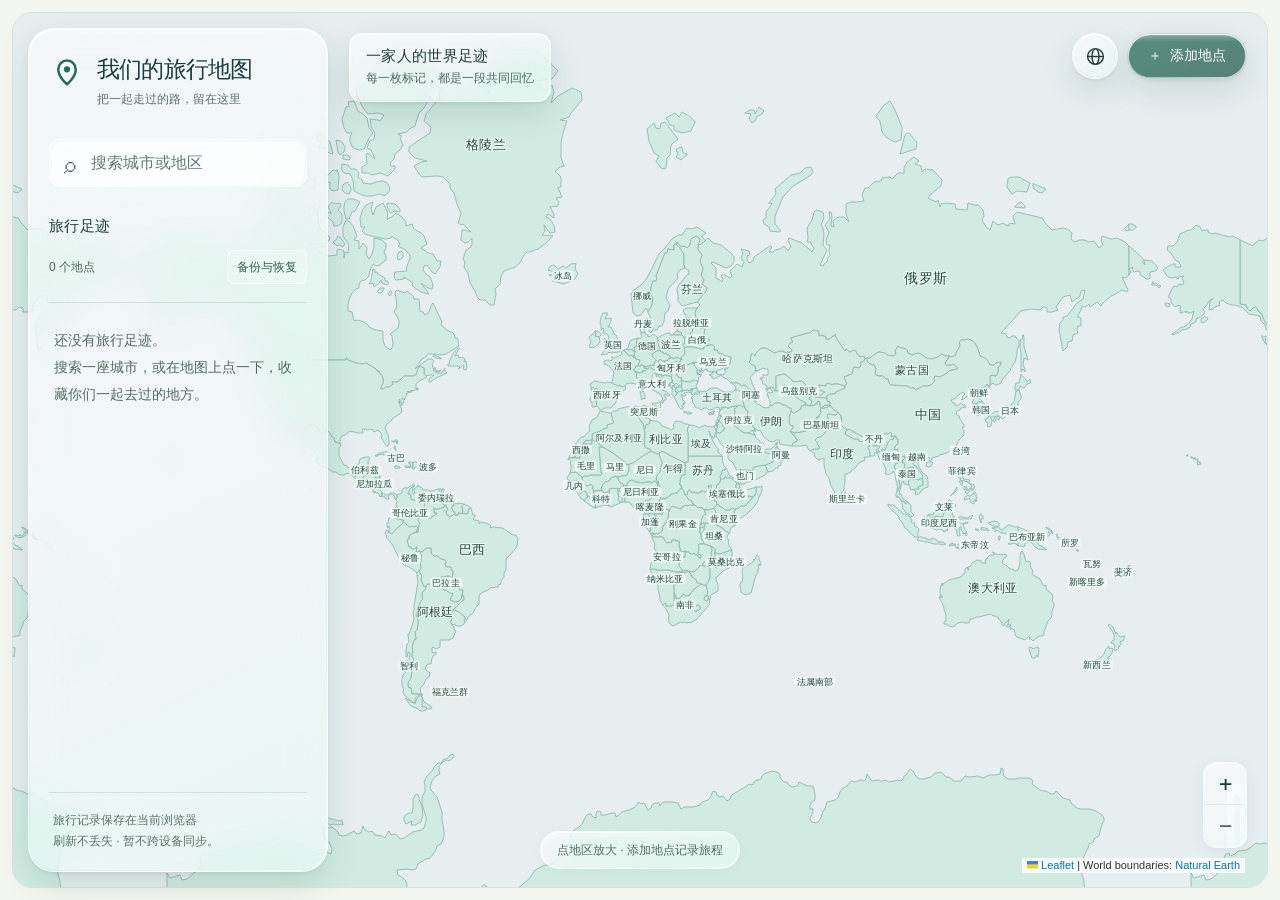
==== commit 6a79cd65: "Polish glass readability on shared and local maps while keeping material stable during movement" ====
--- a/index.html
+++ b/index.html
@@ -51,7 +51,7 @@
     @media(max-width:760px){.app{grid-template-columns:1fr}.rail{padding:12px 14px;border-radius:18px;max-height:36dvh;box-shadow:var(--shadow)}.brand{margin-bottom:10px}.brand h1{font-size:17px}.brand p{display:none}.section-head{margin-top:10px}.place-list{max-height:72px}.place-row{padding:8px}.place-row strong{font-size:14px}.place-row small{margin-top:3px}.empty-list{margin:4px 0;padding:10px;font-size:14px}.map-top{top:auto;left:14px;right:14px;bottom:82px}.map-hint{bottom:20px;font-size:12px}.panel-head{padding:18px}.panel-body{padding:18px}.leaflet-control-zoom{margin-bottom:156px!important}.search{height:44px}}
     @media(prefers-reduced-motion:reduce){*,*:before,*:after{transition:none!important;scroll-behavior:auto!important}}
   </style>
-  <link rel="stylesheet" href="./glass.css?v=20261112-wrap">
+  <link rel="stylesheet" href="./glass.css?v=e145215d38">
 </head>
 <body>
   <main class="app">
--- a/glass.css
+++ b/glass.css
@@ -221,13 +221,6 @@
   .toast,.toast.show {transform:translateX(-50%)}
 }
 
-/* ------------------------------------------------------------------
-   Motion budget. Live backdrop-filter over a moving map forces the
-   blur to be recomputed for every frame of the gesture, which is the
-   real reason panning and pinching feel sticky on mid-range phones.
-   The material is dropped while the map moves and restored once it
-   settles, so nothing is lost visually but the frames stay cheap.
-   ------------------------------------------------------------------ */
 /* Moving and stationary controls share the same material. The lens texture is
    cached and is regenerated only when the control's dimensions change. */
 
@@ -415,9 +408,13 @@
 
 /* Liquid material over the live map, with Shu Ding's SVG lens at the rim. */
 :root {
-  --glass-clear:linear-gradient(155deg,#ffffff20,#ffffff06 55%,#c4f5ed12);
-  --glass-drawer:linear-gradient(155deg,#ffffff85,#f2fffa6b);
-  --glass-float:linear-gradient(155deg,#ffffffac,#f3fffa96);
+  /* Fills were 12%/52%/67% and relied on the rim lens alone for the glass read.
+     Over a map that meant country names showing through the labels on top of
+     them. The surface now carries enough tint to hold text on its own, and the
+     diffusion comes from a real blur instead of a 0.6px lens pass. */
+  --glass-clear:linear-gradient(155deg,#ffffff8c,#ffffff78 55%,#eafaf5a8);
+  --glass-drawer:linear-gradient(155deg,#ffffffdc,#f7fffbcf);
+  --glass-float:linear-gradient(155deg,#ffffffee,#f7fffbe0);
   --glass-rim:inset 0 0 0 .5px #ffffffba,inset 0 1px 0 #ffffffed,inset 0 -1px 0 #173f3522;
   --glass-shadow:0 2px 3px #123c2910,0 12px 32px #123c2920;
 }
@@ -427,14 +424,14 @@
   position:absolute;left:28px;top:28px;bottom:28px;width:300px;height:auto;
   padding:24px 20px 18px;border:1px solid #ffffff8a;border-radius:26px;
   background:var(--glass-clear)!important;box-shadow:var(--glass-surface-shadow);
-  -webkit-backdrop-filter:blur(2px);
-  backdrop-filter:blur(1.5px) var(--glass-lens,blur(0px));
+  -webkit-backdrop-filter:blur(18px) saturate(1.3);
+  backdrop-filter:blur(18px) saturate(1.3);
 }
 .rail::before,.rail::after {content:"";position:absolute;inset:0;border-radius:inherit;pointer-events:none}
 .rail::before {background:linear-gradient(180deg,#ffffff55,transparent 8px)}
 .rail::after {padding:1px;background:linear-gradient(145deg,#fff,#ffffff08 38%,#a1e9ec60 74%,#ffffffe0);-webkit-mask:linear-gradient(#000 0 0) content-box,linear-gradient(#000 0 0);mask:linear-gradient(#000 0 0) content-box,linear-gradient(#000 0 0);-webkit-mask-composite:xor;mask-composite:exclude}
 .map-top {left:336px}
-.search {background:#ffffff12!important;border-color:#ffffff9c;box-shadow:inset 0 1px 3px #23463b12}
+.search {background:#ffffffc4!important;border-color:#ffffffb0;box-shadow:inset 0 1px 3px #23463b12}
 .place-row.active {background:#ffffff85;border-color:#ffffff9c}
 .backup-link {background:#ffffff30;border-color:#ffffff90}
 .backup-link:hover,.place-row:hover {background:#ffffff85}
@@ -446,10 +443,10 @@
 }
 .panel.open.settled {
   background:var(--glass-drawer);
-  -webkit-backdrop-filter:var(--glass-lens,blur(0px));
-  backdrop-filter:var(--glass-lens,blur(0px));
-}
-.panel-head {background:#ffffff22}
+  -webkit-backdrop-filter:blur(18px) saturate(1.25);
+  backdrop-filter:blur(18px) saturate(1.25);
+}
+.panel-head {background:#ffffff66}
 .panel-actions {background:#ffffff69}
 .field input,.field textarea {background:#ffffffba}
 .modal,dialog.modal[open],dialog.modal[open].settled,#cloudLogin {
@@ -458,25 +455,41 @@
   backdrop-filter:none;
   box-shadow:var(--glass-surface-shadow);
 }
-body.has-foreground .rail {background:var(--glass-clear)!important}
+/* Only the foreground panel needs live diffusion while it is open. This also
+   overrides the mobile sidebar's important blur without changing gesture states. */
+body.has-foreground .rail {
+  background:#f8fcfae6!important;
+  -webkit-backdrop-filter:none!important;
+  backdrop-filter:none!important;
+}
 @media(min-width:761px) and (max-width:1100px) {
   .rail {left:24px;top:24px;bottom:24px;width:270px;padding:22px 16px}
   .map-top {left:306px}
 }
 @media(max-width:760px) {
   .app {padding:0}
-  .rail {left:10px;right:10px;top:max(10px,env(safe-area-inset-top));bottom:auto;width:auto;max-height:36dvh;padding:14px 16px 10px;border-radius:22px;backdrop-filter:blur(1.5px) var(--glass-lens,blur(0px))!important;-webkit-backdrop-filter:blur(2px)}
+  .rail {left:10px;right:10px;top:max(10px,env(safe-area-inset-top));bottom:auto;width:auto;max-height:36dvh;padding:14px 16px 10px;border-radius:22px;backdrop-filter:blur(16px) saturate(1.3)!important;-webkit-backdrop-filter:blur(16px) saturate(1.3)}
   .map-top {left:16px}
   .map-shell {height:100dvh}
   .map-caption {display:none}
+  .map-hint {left:16px;right:80px;bottom:112px;max-width:none;transform:none}
 }
 @supports not ((backdrop-filter:blur(1px)) or (-webkit-backdrop-filter:blur(1px))) {
   .rail {background:#edf7efed!important}
 }
 @supports (backdrop-filter:blur(0px)) {
-  .map-caption,.map-hint,.map-actions button,.leaflet-bar {
-    -webkit-backdrop-filter:var(--glass-lens,blur(0px));
-    backdrop-filter:var(--glass-lens,blur(0px));
+  /* Large surfaces use simple diffusion for text. Small controls retain the
+     refraction rim without adding a lens to every large floating surface. */
+  /* The earlier control rule is written with :is(), which carries the
+     specificity of its most specific argument (.map-actions button), so these
+     need one extra class to win. */
+  .map-shell :is(.map-caption,.map-hint) {
+    -webkit-backdrop-filter:blur(14px) saturate(1.25);
+    backdrop-filter:blur(14px) saturate(1.25);
+  }
+  .map-actions button,.leaflet-bar {
+    -webkit-backdrop-filter:var(--glass-lens,blur(8px));
+    backdrop-filter:var(--glass-lens,blur(8px));
   }
   :where(.search-wrap,.map-caption,.map-hint,.map-actions button,.leaflet-bar,.panel,.modal)::before {
     background:linear-gradient(180deg,#ffffff55,transparent 8px);
@@ -484,7 +497,14 @@
   }
 }
 @media(prefers-reduced-transparency:reduce) {
-  .rail {background:#f8fcfa!important;-webkit-backdrop-filter:none!important;backdrop-filter:none!important}
+  .rail,.search,.search-results,.map-caption,.map-hint,.map-actions button,
+  .leaflet-bar,.panel.open.settled,.modal,dialog.modal[open].settled,#cloudLogin,
+  .field input,.field textarea {
+    background:#f8fcfa!important;
+    -webkit-backdrop-filter:none!important;
+    backdrop-filter:none!important;
+  }
   .rail::before,.rail::after {content:none}
   .map-actions .pill-btn.primary {background:#285f4c!important}
-}
+  .toast:not(.error) {background:#0b4b40!important}
+}
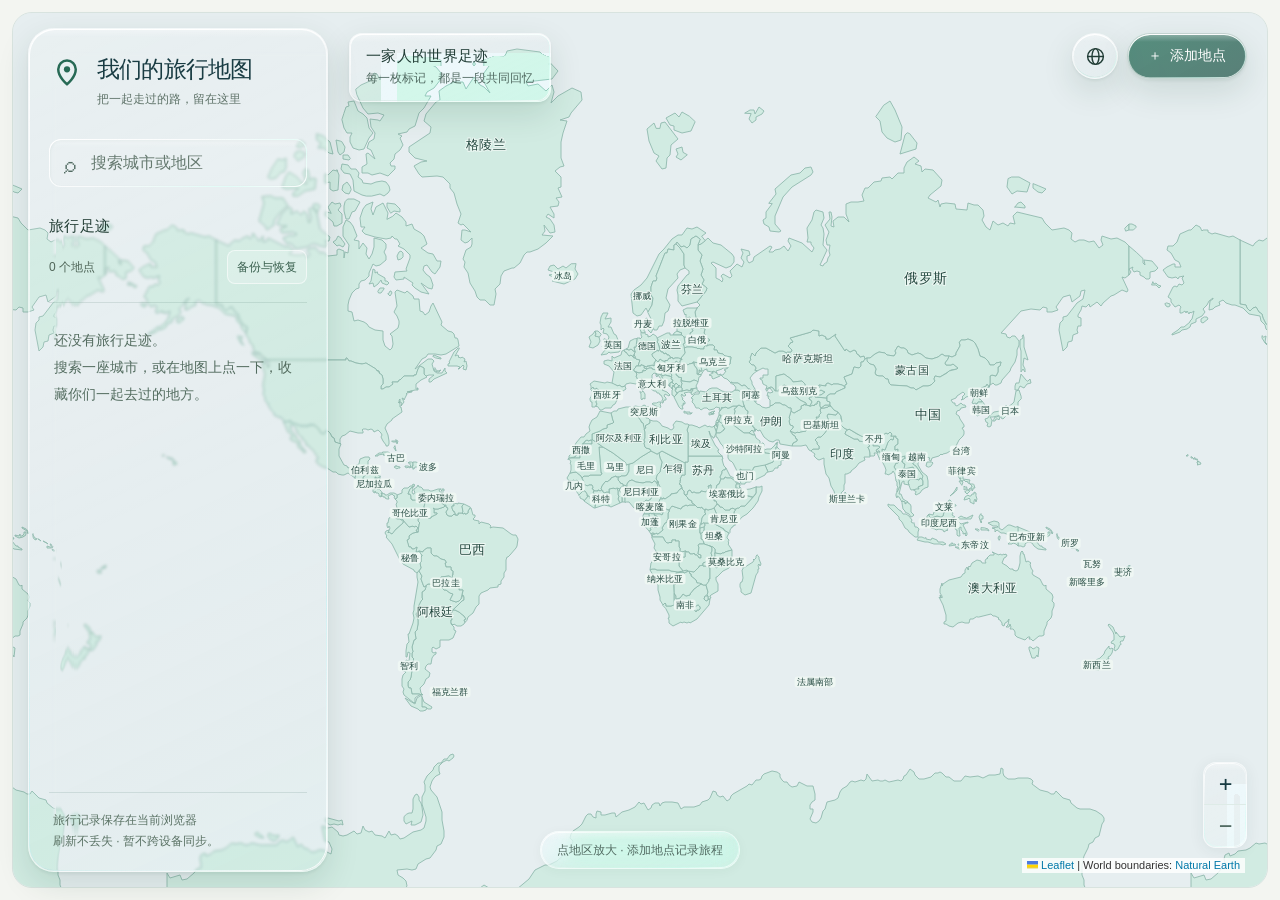
==== commit 99aaa63a: "Restore the previous clear glass UI on both maps without changing map or account behavior" ====
--- a/index.html
+++ b/index.html
@@ -51,7 +51,7 @@
     @media(max-width:760px){.app{grid-template-columns:1fr}.rail{padding:12px 14px;border-radius:18px;max-height:36dvh;box-shadow:var(--shadow)}.brand{margin-bottom:10px}.brand h1{font-size:17px}.brand p{display:none}.section-head{margin-top:10px}.place-list{max-height:72px}.place-row{padding:8px}.place-row strong{font-size:14px}.place-row small{margin-top:3px}.empty-list{margin:4px 0;padding:10px;font-size:14px}.map-top{top:auto;left:14px;right:14px;bottom:82px}.map-hint{bottom:20px;font-size:12px}.panel-head{padding:18px}.panel-body{padding:18px}.leaflet-control-zoom{margin-bottom:156px!important}.search{height:44px}}
     @media(prefers-reduced-motion:reduce){*,*:before,*:after{transition:none!important;scroll-behavior:auto!important}}
   </style>
-  <link rel="stylesheet" href="./glass.css?v=e145215d38">
+  <link rel="stylesheet" href="./glass.css?v=7362b6cea1-restore">
 </head>
 <body>
   <main class="app">
--- a/glass.css
+++ b/glass.css
@@ -221,6 +221,13 @@
   .toast,.toast.show {transform:translateX(-50%)}
 }
 
+/* ------------------------------------------------------------------
+   Motion budget. Live backdrop-filter over a moving map forces the
+   blur to be recomputed for every frame of the gesture, which is the
+   real reason panning and pinching feel sticky on mid-range phones.
+   The material is dropped while the map moves and restored once it
+   settles, so nothing is lost visually but the frames stay cheap.
+   ------------------------------------------------------------------ */
 /* Moving and stationary controls share the same material. The lens texture is
    cached and is regenerated only when the control's dimensions change. */
 
@@ -408,13 +415,9 @@
 
 /* Liquid material over the live map, with Shu Ding's SVG lens at the rim. */
 :root {
-  /* Fills were 12%/52%/67% and relied on the rim lens alone for the glass read.
-     Over a map that meant country names showing through the labels on top of
-     them. The surface now carries enough tint to hold text on its own, and the
-     diffusion comes from a real blur instead of a 0.6px lens pass. */
-  --glass-clear:linear-gradient(155deg,#ffffff8c,#ffffff78 55%,#eafaf5a8);
-  --glass-drawer:linear-gradient(155deg,#ffffffdc,#f7fffbcf);
-  --glass-float:linear-gradient(155deg,#ffffffee,#f7fffbe0);
+  --glass-clear:linear-gradient(155deg,#ffffff20,#ffffff06 55%,#c4f5ed12);
+  --glass-drawer:linear-gradient(155deg,#ffffff85,#f2fffa6b);
+  --glass-float:linear-gradient(155deg,#ffffffac,#f3fffa96);
   --glass-rim:inset 0 0 0 .5px #ffffffba,inset 0 1px 0 #ffffffed,inset 0 -1px 0 #173f3522;
   --glass-shadow:0 2px 3px #123c2910,0 12px 32px #123c2920;
 }
@@ -424,14 +427,14 @@
   position:absolute;left:28px;top:28px;bottom:28px;width:300px;height:auto;
   padding:24px 20px 18px;border:1px solid #ffffff8a;border-radius:26px;
   background:var(--glass-clear)!important;box-shadow:var(--glass-surface-shadow);
-  -webkit-backdrop-filter:blur(18px) saturate(1.3);
-  backdrop-filter:blur(18px) saturate(1.3);
+  -webkit-backdrop-filter:blur(2px);
+  backdrop-filter:blur(1.5px) var(--glass-lens,blur(0px));
 }
 .rail::before,.rail::after {content:"";position:absolute;inset:0;border-radius:inherit;pointer-events:none}
 .rail::before {background:linear-gradient(180deg,#ffffff55,transparent 8px)}
 .rail::after {padding:1px;background:linear-gradient(145deg,#fff,#ffffff08 38%,#a1e9ec60 74%,#ffffffe0);-webkit-mask:linear-gradient(#000 0 0) content-box,linear-gradient(#000 0 0);mask:linear-gradient(#000 0 0) content-box,linear-gradient(#000 0 0);-webkit-mask-composite:xor;mask-composite:exclude}
 .map-top {left:336px}
-.search {background:#ffffffc4!important;border-color:#ffffffb0;box-shadow:inset 0 1px 3px #23463b12}
+.search {background:#ffffff12!important;border-color:#ffffff9c;box-shadow:inset 0 1px 3px #23463b12}
 .place-row.active {background:#ffffff85;border-color:#ffffff9c}
 .backup-link {background:#ffffff30;border-color:#ffffff90}
 .backup-link:hover,.place-row:hover {background:#ffffff85}
@@ -443,10 +446,10 @@
 }
 .panel.open.settled {
   background:var(--glass-drawer);
-  -webkit-backdrop-filter:blur(18px) saturate(1.25);
-  backdrop-filter:blur(18px) saturate(1.25);
-}
-.panel-head {background:#ffffff66}
+  -webkit-backdrop-filter:var(--glass-lens,blur(0px));
+  backdrop-filter:var(--glass-lens,blur(0px));
+}
+.panel-head {background:#ffffff22}
 .panel-actions {background:#ffffff69}
 .field input,.field textarea {background:#ffffffba}
 .modal,dialog.modal[open],dialog.modal[open].settled,#cloudLogin {
@@ -455,41 +458,25 @@
   backdrop-filter:none;
   box-shadow:var(--glass-surface-shadow);
 }
-/* Only the foreground panel needs live diffusion while it is open. This also
-   overrides the mobile sidebar's important blur without changing gesture states. */
-body.has-foreground .rail {
-  background:#f8fcfae6!important;
-  -webkit-backdrop-filter:none!important;
-  backdrop-filter:none!important;
-}
+body.has-foreground .rail {background:var(--glass-clear)!important}
 @media(min-width:761px) and (max-width:1100px) {
   .rail {left:24px;top:24px;bottom:24px;width:270px;padding:22px 16px}
   .map-top {left:306px}
 }
 @media(max-width:760px) {
   .app {padding:0}
-  .rail {left:10px;right:10px;top:max(10px,env(safe-area-inset-top));bottom:auto;width:auto;max-height:36dvh;padding:14px 16px 10px;border-radius:22px;backdrop-filter:blur(16px) saturate(1.3)!important;-webkit-backdrop-filter:blur(16px) saturate(1.3)}
+  .rail {left:10px;right:10px;top:max(10px,env(safe-area-inset-top));bottom:auto;width:auto;max-height:36dvh;padding:14px 16px 10px;border-radius:22px;backdrop-filter:blur(1.5px) var(--glass-lens,blur(0px))!important;-webkit-backdrop-filter:blur(2px)}
   .map-top {left:16px}
   .map-shell {height:100dvh}
   .map-caption {display:none}
-  .map-hint {left:16px;right:80px;bottom:112px;max-width:none;transform:none}
 }
 @supports not ((backdrop-filter:blur(1px)) or (-webkit-backdrop-filter:blur(1px))) {
   .rail {background:#edf7efed!important}
 }
 @supports (backdrop-filter:blur(0px)) {
-  /* Large surfaces use simple diffusion for text. Small controls retain the
-     refraction rim without adding a lens to every large floating surface. */
-  /* The earlier control rule is written with :is(), which carries the
-     specificity of its most specific argument (.map-actions button), so these
-     need one extra class to win. */
-  .map-shell :is(.map-caption,.map-hint) {
-    -webkit-backdrop-filter:blur(14px) saturate(1.25);
-    backdrop-filter:blur(14px) saturate(1.25);
-  }
-  .map-actions button,.leaflet-bar {
-    -webkit-backdrop-filter:var(--glass-lens,blur(8px));
-    backdrop-filter:var(--glass-lens,blur(8px));
+  .map-caption,.map-hint,.map-actions button,.leaflet-bar {
+    -webkit-backdrop-filter:var(--glass-lens,blur(0px));
+    backdrop-filter:var(--glass-lens,blur(0px));
   }
   :where(.search-wrap,.map-caption,.map-hint,.map-actions button,.leaflet-bar,.panel,.modal)::before {
     background:linear-gradient(180deg,#ffffff55,transparent 8px);
@@ -497,14 +484,7 @@
   }
 }
 @media(prefers-reduced-transparency:reduce) {
-  .rail,.search,.search-results,.map-caption,.map-hint,.map-actions button,
-  .leaflet-bar,.panel.open.settled,.modal,dialog.modal[open].settled,#cloudLogin,
-  .field input,.field textarea {
-    background:#f8fcfa!important;
-    -webkit-backdrop-filter:none!important;
-    backdrop-filter:none!important;
-  }
+  .rail {background:#f8fcfa!important;-webkit-backdrop-filter:none!important;backdrop-filter:none!important}
   .rail::before,.rail::after {content:none}
   .map-actions .pill-btn.primary {background:#285f4c!important}
-  .toast:not(.error) {background:#0b4b40!important}
-}
+}
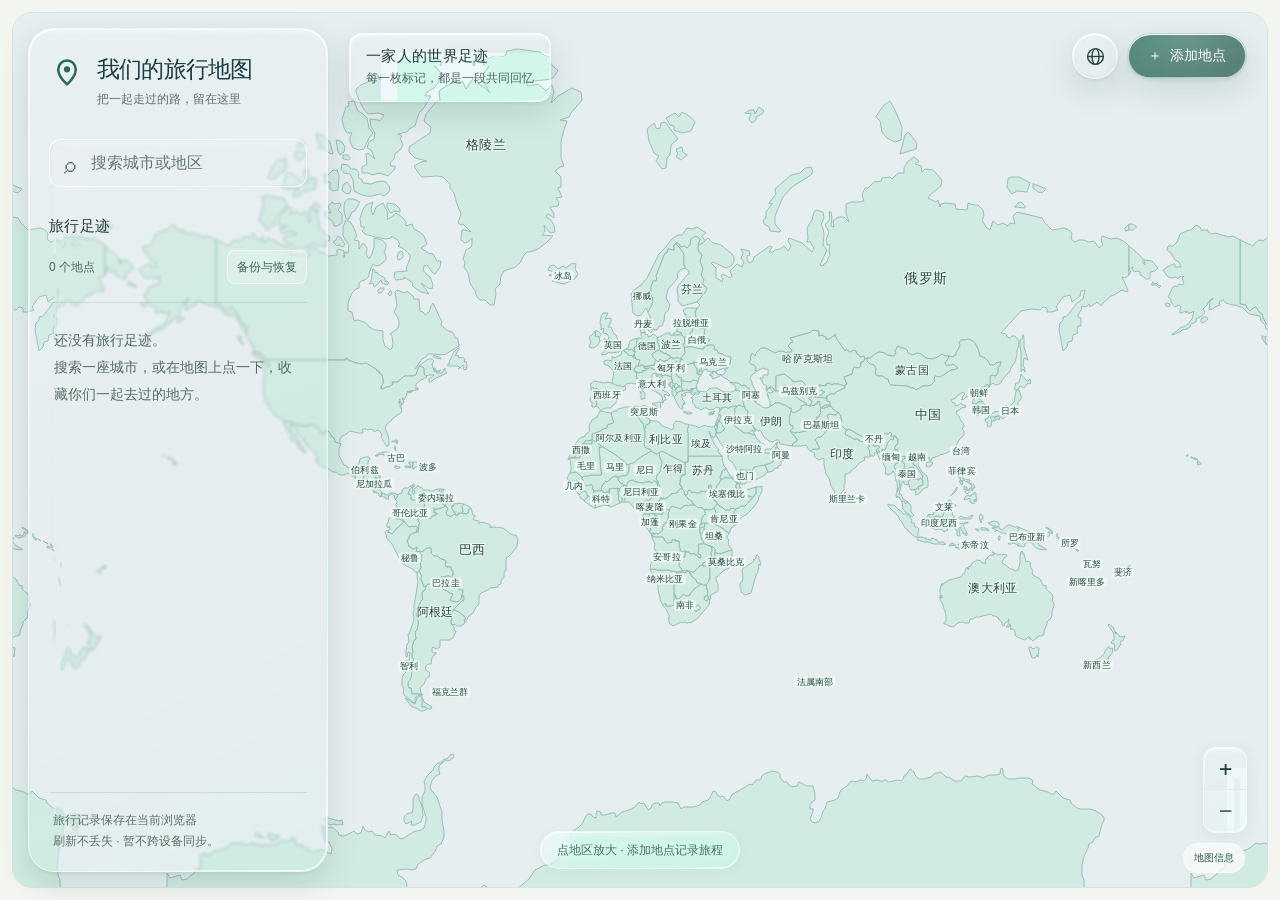
==== commit fcf3a51a: "Add clear liquid-glass login, compact map credits, and iOS-style press feedback" ====
--- a/index.html
+++ b/index.html
@@ -51,7 +51,7 @@
     @media(max-width:760px){.app{grid-template-columns:1fr}.rail{padding:12px 14px;border-radius:18px;max-height:36dvh;box-shadow:var(--shadow)}.brand{margin-bottom:10px}.brand h1{font-size:17px}.brand p{display:none}.section-head{margin-top:10px}.place-list{max-height:72px}.place-row{padding:8px}.place-row strong{font-size:14px}.place-row small{margin-top:3px}.empty-list{margin:4px 0;padding:10px;font-size:14px}.map-top{top:auto;left:14px;right:14px;bottom:82px}.map-hint{bottom:20px;font-size:12px}.panel-head{padding:18px}.panel-body{padding:18px}.leaflet-control-zoom{margin-bottom:156px!important}.search{height:44px}}
     @media(prefers-reduced-motion:reduce){*,*:before,*:after{transition:none!important;scroll-behavior:auto!important}}
   </style>
-  <link rel="stylesheet" href="./glass.css?v=7362b6cea1-restore">
+  <link rel="stylesheet" href="./glass.css?v=1c49be32eb">
 </head>
 <body>
   <main class="app">
@@ -170,7 +170,7 @@
     syncForeground();
   }));
   applyGlassRefraction(document.querySelectorAll(".rail,.map-caption,.map-actions button,.leaflet-control-zoom,.panel"));
-  map.attributionControl.addAttribution('World boundaries: <a href="https://www.naturalearthdata.com/about/terms-of-use/" target="_blank" rel="noreferrer">Natural Earth</a>');
+  map.attributionControl.setPrefix(false).addAttribution('<details class="map-credits"><summary title="地图来源与许可">地图信息</summary><div><a href="https://leafletjs.com/" target="_blank" rel="noreferrer">Leaflet</a><span>地图交互组件</span><a href="https://www.naturalearthdata.com/about/terms-of-use/" target="_blank" rel="noreferrer">Natural Earth</a><span>世界行政区边界 · 公共领域数据</span></div></details>');
   for (const [name, order] of [["countries", 400], ["administrative", 410], ["cities", 420]]) {
     map.createPane(name).style.zIndex = order;
   }
@@ -710,6 +710,7 @@
     return true;
   }
   function selectPlace(placeId) {
+    exitPointPicking();
     if (placeId === selectedId) return;
     if (!canLeaveDetails()) return;
     selectedId = placeId;
@@ -730,10 +731,14 @@
     $("#addLabel").textContent = pickingPoint ? "取消选点" : regionSelection ? "记录到这里" : "添加地点";
     updateRegionNames();
   }
-  function askAdd(latlng, name = "") {
-    if ($("#addModal").open || (selectedId && !closePanel())) return;
+  function exitPointPicking() {
+    if (!pickingPoint) return;
     pickingPoint = false;
     refreshMapActions();
+  }
+  function askAdd(latlng, name = "") {
+    exitPointPicking();
+    if ($("#addModal").open || (selectedId && !closePanel())) return;
     pendingPoint = { lat: latlng.lat, lng: wrapLongitude(latlng.lng) };
     $("#modalCoords").textContent = name ? `记录位置：${name}` : "记录地图上选中的位置";
     $("#newName").value = name;
@@ -742,7 +747,7 @@
     $("#addModal").showModal();
     settleMaterial($("#addModal"), 300);
   }
-  map.on("click", (e) => askAdd(e.latlng));
+  map.on("click", (e) => { if (pickingPoint) askAdd(e.latlng); });
   $("#addBtn").onclick = () => {
     if (regionSelection && !pickingPoint) askAdd(regionSelection.latlng, regionSelection.name);
     else { pickingPoint = !pickingPoint; refreshMapActions(); }
@@ -750,6 +755,7 @@
   $("#locateBtn").onclick = returnToWorld;
   $("#closePanel").onclick = () => closePanel();
   $("#cancelAdd").onclick = () => { if (!$("#confirmAdd").disabled) $("#addModal").close(); };
+  $("#addModal").addEventListener("close", () => { pendingPoint = null; exitPointPicking(); });
   $("#addModal").oncancel = (e) => { if ($("#confirmAdd").disabled) e.preventDefault(); };
   $("#addModal").onclick = (e) => {
     if (e.target === $("#addModal")) {
@@ -759,8 +765,7 @@
   };
   document.addEventListener("keydown", e => {
     if (e.key === "Escape" && !$("#addModal").open && pickingPoint) {
-      pickingPoint = false;
-      refreshMapActions();
+      exitPointPicking();
     }
   });
   $("#confirmAdd").onclick = async () => {
--- a/glass.css
+++ b/glass.css
@@ -488,3 +488,75 @@
   .rail::before,.rail::after {content:none}
   .map-actions .pill-btn.primary {background:#285f4c!important}
 }
+
+/* Public map credits stay available without a long strip across the map. */
+.leaflet-control-attribution {padding:0!important;background:transparent!important}
+.map-credits {position:relative;color:#31544c;text-align:left}
+.map-credits summary {
+  list-style:none;cursor:pointer;min-height:30px;padding:7px 10px;border-radius:999px;
+  background:#f8fcfacc;border:1px solid #ffffffa6;font-family:inherit;font-weight:500;font-size:10px;line-height:1.4;
+}
+.map-credits summary::-webkit-details-marker {display:none}
+.map-credits>div {
+  position:absolute;right:0;bottom:calc(100% + 8px);width:240px;max-width:calc(100vw - 32px);
+  padding:14px 16px;border:1px solid #fff;border-radius:16px;background:#f8fcfa;
+  box-shadow:0 6px 24px #123c2924;display:grid;gap:4px;
+}
+.map-credits a {font-size:13px;font-weight:650;color:#175e4e}
+.map-credits span {font-size:11px;line-height:1.6;color:#526b62}
+.map-credits a:not(:first-child) {margin-top:7px}
+.map-credits summary:focus-visible {outline:2px solid #176c58;outline-offset:3px}
+
+/* A public, still map supplies colour through the login lens. No family data. */
+.login-scenery {
+  position:fixed;inset:0;z-index:2050;pointer-events:none;
+  background:radial-gradient(ellipse at 24% 18%,#eef8f1c4,transparent 65%),#d9eae6;
+}
+.login-scenery[hidden] {display:none}
+.login-scenery img {width:100%;height:100%;object-fit:cover;object-position:58% 50%;opacity:.82}
+#cloudLogin {
+  max-height:calc(100dvh - 32px);overflow:auto;isolation:isolate;border-radius:28px;
+  color:#173f35;border:1px solid #ffffffb5;
+  background:linear-gradient(155deg,#ffffff40,#ffffff17 55%,#dcfff330);
+  -webkit-backdrop-filter:blur(2px) var(--glass-lens,blur(0px)) saturate(1.3);
+  backdrop-filter:blur(2px) var(--glass-lens,blur(0px)) saturate(1.3);
+  box-shadow:var(--glass-rim),0 2px 4px #123c2910,0 18px 55px #123c2926;
+}
+.login-mark {display:block;width:30px;height:38px;margin-bottom:14px;color:#226650}
+#cloudLogin h2 {margin-top:0;font-size:25px;letter-spacing:-.6px}
+#cloudLogin p,#cloudLogin label,#cloudLogin summary {color:#284d41}
+#cloudLogin .field input {background:#ffffffa8;border:1px solid #ffffffc9;color:#173f35;border-radius:14px;box-shadow:inset 0 1px 2px #123c2910}
+#cloudLogin .save-btn {background:linear-gradient(155deg,#175f4ef2,#164f44eb);border:1px solid #ffffff75;border-radius:999px;box-shadow:var(--glass-rim),0 3px 10px #123c2920}
+#cloudLogin summary {min-height:44px;display:flex;align-items:center;cursor:pointer;font-size:13px}
+#cloudLogin [role=status]:empty {display:none}
+
+/* A quick press and a small spring on release, shared by touch and keyboard. */
+:is(.pill-btn,.icon-btn,.save-btn,.cancel-btn,.delete-btn,.panel-close,.add-photo,.backup-link,.search-result,.place-row,.leaflet-bar a,.map-credits summary) {
+  transition:transform 360ms cubic-bezier(.22,1.24,.36,1),opacity 160ms ease,box-shadow 220ms ease;
+  -webkit-tap-highlight-color:transparent;touch-action:manipulation;
+}
+.pill-btn:hover,.icon-btn:hover {transform:scale(1)}
+:is(.pill-btn,.icon-btn,.save-btn,.cancel-btn,.delete-btn,.panel-close,.add-photo,.backup-link,.search-result,.place-row,.leaflet-bar a,.map-credits summary):active:not(:disabled) {
+  transform:scale(.955);transition-duration:85ms;transition-timing-function:cubic-bezier(.2,.8,.3,1);
+}
+:is(.pill-btn,.icon-btn,.save-btn,.cancel-btn,.delete-btn,.panel-close,.add-photo,.backup-link):not(:disabled) {position:relative;isolation:isolate}
+:is(.pill-btn,.icon-btn,.save-btn,.cancel-btn,.delete-btn,.panel-close,.add-photo,.backup-link)::before {
+  content:"";position:absolute;inset:0;border-radius:inherit;pointer-events:none;opacity:.4;
+  background:radial-gradient(ellipse at 50% 5%,#ffffff45,transparent 75%);
+  transition:opacity 220ms ease;
+}
+:is(.pill-btn,.icon-btn,.save-btn,.cancel-btn,.delete-btn,.panel-close,.add-photo,.backup-link):active:not(:disabled)::before {opacity:1}
+@media(max-width:760px) {
+  #cloudLogin {padding:24px;border-radius:26px}
+}
+@media(pointer:coarse) {
+  .map-credits summary {min-height:44px;display:flex;align-items:center;padding:6px 12px}
+  .map-credits a {min-height:36px;display:flex;align-items:center}
+}
+@media(prefers-reduced-transparency:reduce) {
+  #cloudLogin,#cloudLogin .field input,.map-credits summary {background:#f8fcfa!important;-webkit-backdrop-filter:none!important;backdrop-filter:none!important}
+}
+@media(prefers-reduced-motion:reduce) {
+  :is(.pill-btn,.icon-btn,.save-btn,.cancel-btn,.delete-btn,.panel-close,.add-photo,.backup-link,.search-result,.place-row,.leaflet-bar a,.map-credits summary) {transition:none!important}
+  :is(.pill-btn,.icon-btn,.save-btn,.cancel-btn,.delete-btn,.panel-close,.add-photo,.backup-link,.search-result,.place-row,.leaflet-bar a,.map-credits summary):is(:hover,:active) {transform:none!important}
+}
